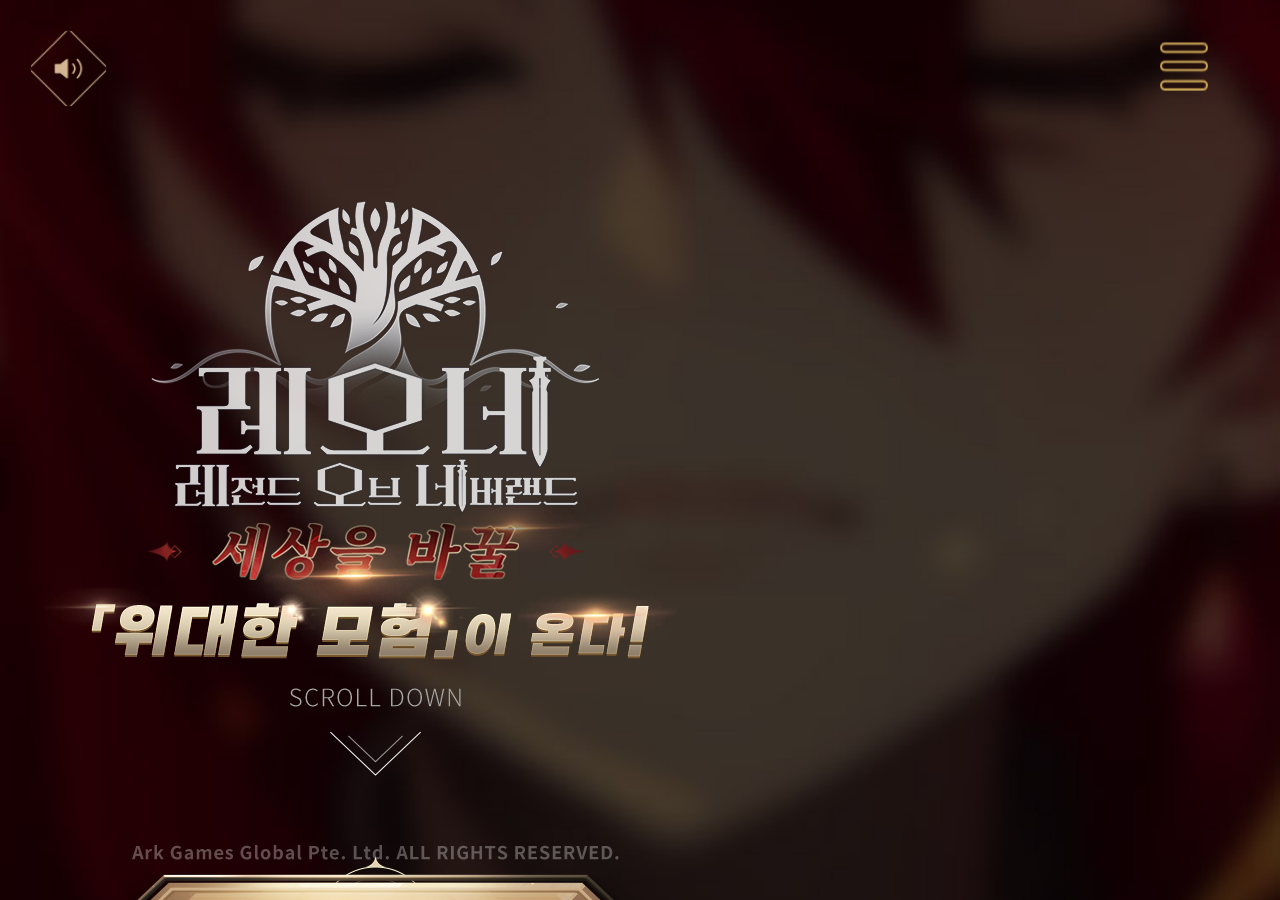
==== index.html @ 5c9b38eb "2" ====
﻿<!DOCTYPE html>
<html>

<head>
  <meta charset="utf-8">
  <meta http-equiv="X-UA-Compatible" content="IE=edge">
  <meta name="viewport" content="width=device-width, initial-scale=1.0, maximum-scale=1.0, user-scalable=no">
  <link href="css/swiper.min.css" rel="stylesheet">
  <link href="css/animate.min.css" rel="stylesheet">
  <link href="css/common.css" rel="stylesheet">
  <link href="css/colorbox.css" rel="stylesheet">
  <link rel="shortcut icon" href="images/favicon.ico"/>
  <title>22레오네: 레전드 오브 네버랜드</title>
  <meta name="keywords" content="" />
  <meta name="description" content="" />
</head>

<body>
  <!--蒙层--> 
<div class="masked" id="masked"></div>
<!--预注册对应弹窗-->
<div class="tc_success_big" id="tc_succes_big" style="display:none;"> 
  <div class="tc_main_big">
    <div class="closed"><img src="images/menu_closed.png" alt=""></div>
    <div class="success_wrap">
      <div class="success_text">
        <p>사전예약을 완료하셨습니다!<br/>스토어 예약을 하시면 더 많은 보상이~</p>
      </div>
      <div class="success_btn">
        <a href="https://leone.onelink.me/6pAM/iek7n7x2" target="_blank"><img src="images/part2_tc_btn1.png"></a>
      </div>
      <div class="success_text">
        <p>사전예약을 완료하셨습니다!<br/>스토어 예약을 하시면 더 많은 보상이~</p>
      </div>
      <div class="success_btn">
        <a href="https://game.naver.com/lounge/The_Legend_of_Neverland/board/detail/851161" target="_blank"><img src="images/part2_tc_btn2.png"></a>
      </div>  
    </div>
  </div>   
</div> 
<!--弹窗单个文案提示-->
 <div class="tc_text_tip_wrap"  style="display:none;"> 
  <div class="tc_text_tip_bg">
    <div class="closed"><img src="images/menu_closed.png" alt=""></div>
    <div class="text_wrap">
      <P>휴대폰 번호를</P>
      <P>정확히 입력해주세요.</P>
    </div>
  </div>   
</div>
<!--ios-->
<div class="tc_text_tip_wrap"  style="display: none;"> 
  <div class="tc_text_tip_bg">
    <div class="closed"><img src="images/menu_closed.png" alt=""></div>
    <div class="ios_wrap">
      <h4>이벤트 등 프로모션 알림 수신 동의</h4>
      <P>Ark Games Global Pte. Ltd.에서<br>제공하는 모든 게임 서비스 및 이벤트와 관련된<br/>프로모션 알림 수신에 동의합니다.</P>
     
    </div>
  </div>   
</div> 

<!--弹窗带按钮文案提示-->
<div class="tc_text_tip_wrap"  style="display: none;"> 
  <div class="tc_text_tip_bg">
    <div class="closed"><img src="images/menu_closed.png" alt=""></div>
    <div class="btn_wrap">
      <h4>이벤트 등 프로모션 알림 수신 동의</h4>
      <P>Ark Games Global Pte. Ltd.에서<br>제공하는 모든 게임 서비스 및 이벤트와 관련된<br/>프로모션 알림 수신에 동의합니다.</P>
       <h6><img src="images/tc_btn.png"></h6>
    </div>
  </div>   
</div> 

<!--弹窗多组文案提示-->
 <div class="tc_msg_bg_wrap"  style="display: none;"> 
  <div class="tc_msg_bg">
    <div class="closed"><img src="images/menu_closed.png" alt=""></div>
    <div class="msg_wrap">
      <h4>개인정보 수집 및 이용 동의 안내</h4>
      <P>Arkgames는 모바일 게임 ‘레오네: 레전드 오브 네버랜드’ 사전예약 <br/>
        이벤트와 관련하여  <br>개인정보 수집 이용을 위해 [정보통신망법] 제 22조, 제 24조의 2. [개인정보<br/>보호법] 제15조, 제 17조, 제 22조에 따라 귀하의 동의를 받고자 합니다.</P>
      <h5>개인정보 수집/이용 동의</h5>
      <P>1.개인 정보 수집 이용 동의<br/>
        게임 사전예약 업데이트 등 이벤트 프로모션 알림 전송<br/>
        2. 개인 정보 수집 항목: 휴대폰 번호, OS 정보<br/>
        *동의를 거부할 경우 사전등록이 불가능 합니다</P>
      <h5>개인정보 수집/이용 동의</h5>
      <P>Arkgames는 다음과 같이 개인정보를 위탁하고 있습니다.<br/>-㈜)마더네스트. 이벤트 등  프로모션 알림 전송</P>
      <h6><img src="images/tc_btn.png"></h6>
    </div>
  </div>   
</div>  
<!--part7游戏介绍弹出对应--> 
<div id="myModal" class="modal" style="display: none">
  <div class="modal-content">
    <span class="close_role cursor" onclick="closeModal()"><img src="images/menu_closed.png" alt=""></span>
    <div class="mySlides">
      <div class="role_tc_wrap">
        <div class="role_left"><img src="images/part7_role_tc_img1.png"></div>
        <div class="role_right">
          <div class="role_tc_title"><h4><span>검투사</span></h4></div>
          <div class="role_tc_text">
            <p class="first_text">칼날을 빼내는 순간, 칼끝이 향하는 곳. <br/>마치 노을처럼 반짝이네.</p>
            <p>검술사는 블레이드를 무기로 사용하며 <br/>근접 전투에 능하다. <br/>강력한 힘을 폭발 시켜 모든 것을 <br/>베어낸다! </p>
          </div>
          <div class="role_tc_skill"><img src="images/part7_role_tc_skill1.png"></div>
          <div class="role_tc_video"><a class="videoBtn video1" href="https://www.youtube.com/embed/TpKgJEfNsYk"><img src="images/part7_video_img4.png"></a></div>
        </div>
      </div>
    </div>
    <div class="mySlides">
      <div class="role_tc_wrap">
        <div class="role_left"><img src="images/part7_role_tc_img2.png"></div>
        <div class="role_right">
          <div class="role_tc_title"><h4><span>레인저</span></h4></div>
          <div class="role_tc_text">
            <P  class="first_text">전장을 활공하는 매처럼<br>날카로운 화살 끝이 사냥감을 노린다.</p>
            <P>레인저는 그 누구도 따라올 수 없는<br>기동성과 민첩한 몸을 가지고 있다.<br>끝없는 게릴라 전술 속에서<br>적의 약점을 파악하여 일격필살을 노린다.</P>

          </div>
          <div class="role_tc_skill"><img src="images/part7_role_tc_skill2.png"></div>
          <div class="role_tc_video"><a class="videoBtn video1" href="https://www.youtube.com/embed/OzETaxsNmX4"><img src="images/part7_video_img2.png"></a></div>
         
        </div>
      </div>
    </div>
    <div class="mySlides">
      <div class="role_tc_wrap">
        <div class="role_left"><img src="images/part7_role_tc_img3.png"></div>
        <div class="role_right">
          <div class="role_tc_title"><h4><span>학자</span></h4></div>
          <div class="role_tc_text">
            <p  class="first_text">가장 천부적인 마법사만이 학자라는<br/>이름을 짊어질 수 있다.</p>
            <P>무기는 진리가 기록된 신비한 서적.<br/>학자에게 유일무이하고도<br/>강력한 힘을 부여한다. <br/> <br/</P>
            
          </div>
          <div class="role_tc_skill"><img src="images/part7_role_tc_skill3.png"></div>
          <div class="role_tc_video"><a class="videoBtn video1" href="https://www.youtube.com/embed/6Uaw0An39sg"><img src="images/part7_video_img3.png"></a></div>
        </div>
      </div>
    </div>
    <div class="mySlides">
      <div class="role_tc_wrap">
        <div class="role_left"><img src="images/part7_role_tc_img4.png"></div>
        <div class="role_right">
          <div class="role_tc_title"><h4><span>공예가</span></h4></div>
          <div class="role_tc_text">
            <p  class="first_text">메카닉과 연금술이 어우러지는<br>총기의 교향곡.</p>
            <p>연금술의 원리를 총포에 녹여낸 공예가.<br/>사대 원소 속성을 조화롭게 사용하여<br/>순간적으로 화력을 집중할 수 있다. <br/> <br/></p>
          </div>
          <div class="role_tc_skill"><img src="images/part7_role_tc_skill4.png"></div>
          <div class="role_tc_video"><a class="videoBtn video1" href="https://www.youtube.com/embed/QVa12boMCYg"><img src="images/part7_video_img1.png"></a></div>
        </div>
      </div>
    </div>
    <a class="prev" onclick="plusSlides(-1)">&#10094;</a>
    <a class="next" onclick="plusSlides(1)">&#10095;</a>
    <div class="caption-container">
      <p id="caption"></p>
    </div>
   
  </div>
</div>
<!--侧边栏--> 
<div class="sidebar_box">
  <div class="title valign-between">
    <div class="closed"><img src="images/menu_closed.png" alt=""></div>
  </div>
  <div class="sidebar_main">
     <h1><img src="images/sidebar_logo.png"></h1>
    <ul class="sidebar_nav">
      <li class="event">
        <a class="sidebar_title link_part1" href="javascript:void(0);">메인</a>
      </li>
      <li class="event">
        <a class="sidebar_title link_part2" href="javascript:void(0);">사전예약</a>
      </li>
      <li class="intro">
        <a class="sidebar_title" href="javascript:void(0);"><h4>이벤트</h4></a>
        <ul>
          <li><a class="sidebar_subtitle link_part3" href="javascript:void(0);">목표 달성 이벤트</a></li>
          <li><a class="sidebar_subtitle link_part4" href="javascript:void(0);">공식 라운지 이벤트</a></li>
        </ul>
      </li>
      <li class="intro">
        <a class="sidebar_title" href="javascript:void(0);"><h4>게임 소개</h4></a>
        <ul>
          <li><a class="sidebar_subtitle link_part5" href="javascript:void(0);">주요 특징</a></li>
          <li><a class="sidebar_subtitle link_part6" href="javascript:void(0);">세계관</a></li>
          <li><a class="sidebar_subtitle link_part7" href="javascript:void(0);">직업</a></li>
          <li><a class="sidebar_subtitle link_part8" href="javascript:void(0);">정령 시스템</a></li>
        </ul>
      </li>
      <li class="event">
        <a class="sidebar_title link_part9" href="javascript:void(0);">미디어</a>
      </li>
    </ul>
    
  </div>
  <div class="sidebar_ico">
    <a class="common_ico_follow" href="https://game.naver.com/lounge/The_Legend_of_Neverland/home" target="_blank"><img src="images/nav_game.png" alt=""></a>
    <a class="common_ico_fb" href="https://www.youtube.com/channel/UCLFaQOsc0oVt4UvSDTtek1w" target="_blank"><img src="images/nav_yt.png" alt=""></a>
    <a class="common_ico_game" href="#" target="_blank"><img src="images/nav_link.png" alt=""></a>
  </div>
</div>
<!--menu--> 
  <div class="common_menu"><img src="images/part1_menu.png"></div>
  <!--主体内容--> 
  <div class="swiper-container swiper-fullscreen">
    <div class="swiper-wrapper">
        <!--part1-->
      <div class="swiper-slide slide1" data-hash="slide01">
        <div class="main_show">
          <video x5-video-player-type="h5-page" x5-playsinline="true" webkit-playsinline playsinline muted autoplay loop class="bgvideo video">
            <source src="media/main.mp4" type="video/mp4">
        </video> 
          <!-- <video src="media/main.mp4" class="bg-video" muted="" loop="loop" autoplay="autoplay"></video>  -->
          <div class="bgm_icon"> <img src="images/part1_music.png" id="bgm_icon"></div>
                   <div class="part1_logo ani" swiper-animate-effect="fadeInUp" swiper-animate-duration="0.5s" swiper-animate-delay="0.15s"><img src="images/part1_logo.png"></div>
              <div class="part1_solgen ani" swiper-animate-effect="fadeInDown" swiper-animate-duration="0.5s" swiper-animate-delay="0.24s"><img src="images/part1_solgen.png"></div>
              <div class="part1_video_btn ani" swiper-animate-effect="fadeInDown" swiper-animate-duration="0.5S" swiper-animate-delay="0.35s">
                <a class="part1_video_play video1 ani" id="playbtn" href="https://www.youtube.com/embed/thf3JNxwpdU/?autoplay=1&loop=1;controls=0&amp;showinfo=0&fmt=22"><div><span></span></div></a> 
              </div>
              <div class="part1_btn ani"  swiper-animate-effect="fadeInDown" swiper-animate-duration="0.5S" swiper-animate-delay="0.45s"><img src="images/part1_btn.png"></div>
              <div class="part1_down"><img src="images/part1_down.png"></div>
              <div class="part1_footer"><img src="images/part1_footer.png"></div>
          </div>
 
      </div>
        <!--part2-->
      <div class="swiper-slide slide2" data-hash="slide02">
        <div class="main_show">
          <div class="part2_register_slogen"><img src="images/part2_regitster_solgen.png"></div>
            <div class="register_left_bottom">
            
              <div class="part2_register_text">사전예약 기간: 2022.10.06 ~  게임 런칭 전</div>
              <div class="part2_award_gift">
                <img src="images/part2_award_gift.png">
              </div>
              <div class="ios_tab">
                <lable class="one gg"><span class='input_style radio_bg'><input type="radio" name="type" value="and" checked="checked"></span><strong><img src="images/part2_ico_gg.png"></strong></lable>
                <lable class="one ios"><span class='input_style radio_bg'><input type="radio" name="type" value="ios"></span><strong><img src="images/part2_ico_ios.png"></strong></lable>
              </div>
            <div class="register_input" >
                <P><span>010<strong class="line"></strong></span><input name="mobile" type="text"  class="text_content1" value="휴대폰 번호를 입력 （-없이 입력)"/></P>
            </div>
            <div class="register_checkbox_tip">
              <P><input type="checkbox" id="checkbox1"><label for="checkbox1"> 아래 내용을 모두 확인했으며, 모두 동의합니다.</label></P>  
              <P><input type="checkbox" id="checkbox2"><label for="checkbox2"> [필수] 레오네 사전예약 이벤트 및 프로모션 알림 수신동의  <a href="#" class="law_text1">자세히 보기</a></label></P> 
              <P><input type="checkbox" id="checkbox3"><label for="checkbox3">[필수] 사전예약 개인정보 수집 및 이용 동의 <a href="#" class="law_text2">자세히 보기</a></P> 
            </div>
            <div class="register_yy_btn  re_btn">
              <a href="#"><img src="images/part2_law_tip1.png"></a>
            </div>
            <div class="register_law_tip_btn re_btn">
              <a href="#"><img src="images/part2_law_tip.png"></a>
            </div>

            <div class="register_law_tip">
              <P>모든 사전예약 완료 시 특별한 혜택을 드립니다!</P>
            </div>
          
            <div class="register_cbt_tip">
              <P> CBT 자동 응모 이벤트 안내</P>
              <P>*공식 홈페이지를 통해 사전예약 신청 시 CBT에 자동 응모됩니다.</P>
              <P>*CBT 당첨 안내는 LMS를 통해 확인 가능합니다.</P>
              <P>*CBT는 안드로이드 기기 이용자에 한해 진행됩니다。</P>
            </div>
            </div>
        </div>
      </div>
        <!--part3-->
      <div class="swiper-slide slide3" data-hash="slide03">
        <div class="main_show">
          <div class="part3_top">
            <div class="part3_slogen ani" swiper-animate-effect="fadeInDown" swiper-animate-duration="0.5s" swiper-animate-delay="0.2s"><img src="images/part3_sologen.png"></div>
            <div class="part3_title ani" swiper-animate-effect="fadeInDown" swiper-animate-duration="0.5s" swiper-animate-delay="0.2s"><img src="images/part3_title1.png"></div>
          </div>
          <div class="part3_dc">
              <div class="dc_bg">
                <div class="dc_20_hover dc ani" swiper-animate-effect="fadeInUp" swiper-animate-duration="0.5s" swiper-animate-delay="0.35s"></div>
                <div class=" dc_50_hover dc ani" swiper-animate-effect="fadeInUp" swiper-animate-duration="0.5s" swiper-animate-delay="0.45s"></div>
                <div class=" dc_70_hover dc ani" swiper-animate-effect="fadeInUp" swiper-animate-duration="0.5s" swiper-animate-delay="0.55s"></div>
              </div>
              <div class="dc_bg1">
                <div class=" dc_100_hover dc ani" swiper-animate-effect="fadeInUp" swiper-animate-duration="0.5s" swiper-animate-delay="0.65s"> </div>
                <div class=" dc_150_hover dc ani" swiper-animate-effect="fadeInUp" swiper-animate-duration="0.5s" swiper-animate-delay="0.75s"></div> 
              </div>
              <div  class="part3_regitster ani" swiper-animate-effect="fadeInUp" swiper-animate-duration="0.5s" swiper-animate-delay="0.85s"><a href="javascript:void()"><img src="images/part3_btn.png"></a></div>   
              <div  class="part3_tip ani" swiper-animate-effect="fadeInUp" swiper-animate-duration="0.5s" swiper-animate-delay="0.95s">
                <img src="images/part3_tip.png">
                <!-- <P>*해당 이벤트는 사전예약 완료 대상자 모두에게 지급됩니다.</P>
                <P>*보상 이미지는 추후 변경 될 수 있습니다.</P> -->
              </div>   
          </div> 
      </div>  
     </div>
       <!--part4-->
      <div class="swiper-slide slide4">
        <div class="main_show">
          <div class="part4_hd_solgen" ><img src="images/part4_hd_solgen.png"></div>
          <div class="part4_bottom">
             <div class="part4_hd_title"><img src="images/part4_hd_title.png"></div>
            <div class="part4_hd_gift"><img src="images/part4_hd_gift.png"></div>
            <div class="part4_hd_text"><img src="images/part4_hd_text.png"></div>
            <div class="part4_hd_btn"><a href="https://game.naver.com/lounge/The_Legend_of_Neverland/board/detail/851161"><img src="images/part4_hd_btn.png"></a></div>
        </div>
      </div>  
      </div>
        <!--part5-->
      <div class="swiper-slide slide5" data-hash="slide05">  
        <div class="main_show">
       
          <div class="part5_video_slogen ani" swiper-animate-effect="fadeInUp" swiper-animate-duration="0.5s" swiper-animate-delay="0.2s"><img src="images/part5_video_title.png"></div>
        
              <div class="main_center  ani" swiper-animate-effect="fadeInUp" swiper-animate-duration="0.5s" swiper-animate-delay="0.3s">
                <div class="swiper-container page5_swiper">
                  <div class="swiper-wrapper">
                    <div class="swiper-slide">
                        <a class="videoBtn  video1" href="https://www.youtube.com/embed/6Uaw0An39sg/?autoplay=1&loop=1;controls=0&amp;showinfo=0&fmt=22" ><img src="images/part5_video_img1.png" data-url="#"> </a>
                    </div>

                    <div class="swiper-slide">  <a class="videoBtn  video1" href="https://www.youtube.com/embed/UikZrl0WbdA/?autoplay=1&loop=1;controls=0&amp;showinfo=0&fmt=22">

                   <img src="images/part5_video_img2.png" data-url="#"></a> </div>
                    <div class="swiper-slide">  <a class="videoBtn  video1" href="https://www.youtube.com/embed/UikZrl0WbdA/?autoplay=1&loop=1;controls=0&amp;showinfo=0&fmt=22" >
                     <img src="images/part5_video_img3.png" data-url="#"></a></div>
                    <div class="swiper-slide">  <a class="videoBtn  video1" href="https://www.youtube.com/embed/UikZrl0WbdA/?autoplay=1&loop=1;controls=0&amp;showinfo=0&fmt=22" >

                  <img src="images/part5_video_img4.png" data-url="#"></a></div>
                  </div>
                  <!-- <div class="swiper-pagination"></div> -->
                  <div class="swiper-button-next"></div>
                  <div class="swiper-button-prev"></div>
                  </div>
              </div>
         
          
                <!-- <div class="part_video_img">
                  <div class="part_video_img1 part_video_img0 ani" style="margin-right:0.1rem" swiper-animate-effect="fadeInDown" swiper-animate-duration="0.35s" swiper-animate-delay="0.3s"><a class="videoBtn  video1" href="https://www.youtube.com/embed/UikZrl0WbdA/?autoplay=1&loop=1;controls=0&amp;showinfo=0&fmt=22" ><img src="images/part5_video_img1.png"></a></div>
                  <div class="part_video_img2 part_video_img0 ani" swiper-animate-effect="fadeInDown" swiper-animate-duration="0.5s" swiper-animate-delay="0.45s"><a class="videoBtn  video1" href="https://www.youtube.com/embed/UikZrl0WbdA/?autoplay=1&loop=1;controls=0&amp;showinfo=0&fmt=22" ><img src="images/part5_video_img2.png"></a></div>
                  <div class="part_video_img3 part_video_img0 ani" swiper-animate-effect="fadeInDown" swiper-animate-duration="0.5s" swiper-animate-delay="0.55s"><a class="videoBtn  video1" href="https://www.youtube.com/embed/UikZrl0WbdA/?autoplay=1&loop=1;controls=0&amp;showinfo=0&fmt=22" ><img src="images/part5_video_img3.png"></a></div>
                  <div class="part_video_img4 part_video_img0 ani" swiper-animate-effect="fadeInDown" swiper-animate-duration="0.5s" swiper-animate-delay="0.65s"><a class="videoBtn  video1" href="https://www.youtube.com/embed/UikZrl0WbdA/?autoplay=1&loop=1;controls=0&amp;showinfo=0&fmt=22" ><img src="images/part5_video_img4.png"></a></div>
                </div> -->
              </div>
      </div> 
        <!--part6-->    
      <div class="swiper-slide slide6 " data-hash="slide06"  > 
        <div class="main_show">
            <div class="part6_introduction_title ani" swiper-animate-effect="fadeInLeft" swiper-animate-duration="0.5s" swiper-animate-delay="0.25s"><img src="images/part6_introduction_title.png"></div>
            <div  class="part_introduction_text ani" swiper-animate-effect="fadeInRight" swiper-animate-duration="0.5s" swiper-animate-delay="0.25s">
                <div class="ani part_introduction_text_btn" swiper-animate-effect="fadeIn" swiper-animate-duration="0.5S" swiper-animate-delay="0.55s">
                  <a class="part_introduction_text_btn_play video1" id="playbtn" href="https://www.youtube.com/embed/thf3JNxwpdU/?autoplay=1&loop=1;controls=0&amp;showinfo=0&fmt=22"><div><span></span></div></a> 
                </div>
              </div> 
        </div>  
      </div>
      <!--part7 role_masked-->
      <div class="swiper-slide slide7" data-hash="slide07" >
        <div class="main_show">
          <video x5-video-player-type="h5-page" x5-playsinline="true" webkit-playsinline playsinline muted autoplay loop class="bg-video video">
            <source src="media/part6_video.mp4" type="video/mp4">
        </video> 
          <!-- <video src="media/part6_bg.mp4" class="bg-video" muted="" loop="loop" autoplay="autoplay"></video>  -->
          <div class="part7_top">
            <div class="part7_role_slogen ani" swiper-animate-effect="fadeInUp" swiper-animate-duration="0.5s" swiper-animate-delay="0.25s"><img src="images/part7_role_img_03_title.png"></div>
            <div class="part7_role_text ani" swiper-animate-effect="fadeInDown" swiper-animate-duration="0.5s" swiper-animate-delay="0.3s"><p>수시로 직업 전환이 되는 멀티 직업 시스템, <br/>
              또다른 자유도를 안겨드립니다.</p></div>
         </div>
          <div class="main_center  ani" swiper-animate-effect="fadeInUp" swiper-animate-duration="0.5s" swiper-animate-delay="0.4s" >
            <div class="swiper-container page7_swiper">
              <div class="swiper-wrapper">
                <div class="swiper-slide"><a onclick="openModal();currentSlide(1)" ><img src="images/part7_role_img_01.png" data-url="#"> </a></div>
                <div class="swiper-slide"><a onclick="openModal();currentSlide(2)" ><img src="images/part7_role_img_02.png" data-url="#"> </a></div>
                <div class="swiper-slide"><a onclick="openModal();currentSlide(3)" ><img src="images/part7_role_img_03.png" data-url="#"></a></div>
                <div class="swiper-slide"><a onclick="openModal();currentSlide(4)" ><img src="images/part7_role_img_04.png" data-url="#"></a></div>
              </div>
              <!-- <div class="swiper-pagination"></div> -->
              <div class="swiper-button-next"></div>
              <div class="swiper-button-prev"></div>
              </div>
          </div>
          <!-- <div class="inner">
            <div class="content">
              <div class="part_video_left">
              
                <div class="part_video_img">
                <div class="part_video_img1 ani"  swiper-animate-effect="fadeInLeft" swiper-animate-duration="0.5s" swiper-animate-delay="0.35s"><a onclick="openModal();currentSlide(1)" ><img src="images/part7_role_img_01.png"></a></div>
                <div class="part5_video_img2 ani"  swiper-animate-effect="fadeInLeft" swiper-animate-duration="0.5s" swiper-animate-delay="0.45s"><a  onclick="openModal();currentSlide(2)" ><img src="images/part7_role_img_02.png"></a></div>
                <div class="part_video_img3 ani"  swiper-animate-effect="fadeInLeft" swiper-animate-duration="0.5s" swiper-animate-delay="0.55s"><a onclick="openModal();currentSlide(3)" ><img src="images/part7_role_img_03.png"></a></div>
                <div class="part_video_img4 ani"  swiper-animate-effect="fadeInLeft" swiper-animate-duration="0.5s" swiper-animate-delay="0.65s"><a  onclick="openModal();currentSlide(4)" ><img src="images/part7_role_img_04.png"></a></div>
              </div>
              </div>
            </div>
          </div>      -->
        </div>
      </div>
        <!--part8_role_Character-->
      <div class="swiper-slide slide8" data-hash="slide08" > 
          <div class="main_show">
            <div class="part8_top">
              <div class="part8_solgen"><img src="images/part8_solgen.png"></div> 
              <div class="part8_title">
                <P>수만 가지의 전투 포메이션!<br/>
                  나만의 정령으로 다양한 전투와 레오네 세계로!</P>
              </div> 
            </div>
            <div class="role">
                <div class="part8_menu">
                  <div class="list">
                    <div class="swiper-container part8_swiper">
                      <div class="swiper-wrapper">
                        <div class="swiper-slide"><img src="images/part8_bdl_small.png" /></div>
                        <div class="swiper-slide"><img src="images/part8_sly_small.png" /></div>
                        <div class="swiper-slide"><img src="images/part8_jg_small.png" /></div>
                        <div class="swiper-slide"><img src="images/part8_linglan_small.png" /></div>
                        <div class="swiper-slide"><img src="images/part8_sl_small.png" /></div>
                        <div class="swiper-slide"><img src="images/part8_sc_small.png" /></div>
                        <div class="swiper-slide"><img src="images/part8_ct_small.png" /></div>
                        <div class="swiper-slide"><img src="images/part8_zyh_small.png" /></div>
                        <div class="swiper-slide"><img src="images/part8_jzh_small.png" /></div>
                        <div class="swiper-slide"><img src="images/part8_yjc_small.png" /></div>
                      </div>
                    </div>
                  </div>
                  <div class="swiper-button-next"></div>
                  <div class="swiper-button-prev"></div>
              </div>
              <dl class="content_tro">
                <!--并蒂莲-->
              <dd>
                 <img src="images/part4_bdl.png" class="role_people"/> 
                <div class="note">
                  <div class="scroll">
                    <h4><span>트윈 로터스</span></h4>
                    <p>꽃말: 공생<br/>
                      매우 희귀한 트위 로터스. 언니 멜로디아와 동생<br/>
                      반주가 함께 나타난다.<br/>
                      일심동체 쌍둥이 자매지만 인류와 생활하면서 다<br/>
                      른 성격으로 성장했다.<br/>
                      한 명은 귀여운 외모와 조용한 성격으로, 다른 한<br/>
                      명은 활발한 성격을 가지고 있다.<br/>
                      마녀 형상으로 사람앞에 나타나며, 항상 가지고 다<br/>
                      니는 악기는 "목숨을 바쳐서라도 수호해야 할 물건<br/>
                      "이다.
                    
                      </p>
                    
                  
                  </div>
                </div>
              </dd>
                <!-- 十六夜-->
                <dd>
                  <img src="images/part4_sly.png" class="role_people"/> 
            
                  <div class="note">
                    <div class="scroll">
                      <h4><span>체스트넛 로즈</span></h4>
                      <p>꽃말: 결점<br/>「그 사건」 이후, 자신의 감정 버튼을 <br/>
                        꺼버렸다.<br/>
                        몸과 마음속에 복수의 그림을 숨기고, 모든 감정을 <br/>
                        갑옷속에 숨겨 복수만을 위해 살아가는 소녀다. 인<br/>
                        류의 숙청이 그녀의 유일한 소원이다.<br/>
                        체스트넛 로즈의 꽃 모양처럼, 결점이 있는 물건에<br/>
                        집착스러운 모습을 보인다.
                        </p>
                    </div>
                  </div>
                </dd>
                <!--桔梗-->
                <dd>
                  <img src="images/part4_jg.png" class="role_people"/> 
             
                <div class="note">
                  <div class="scroll">
                    <h4><span>정령 시스템</span></h4>
                    <p>꽃말: 절망의 사랑<br/>
                      발론은 정말 믿을만한 동료이다. <br/>
                      하지만 자신의 생각을 말하는 것을 좋아하지 않아. 말수<br/>
                      가 적다.<br/>
                      발론은 충성이 정의보다 중요하다고 생각하며, 명령에<br/>
                      무조건 복종한다.<br/>
                      사람들이 흔히 말하는 선과 악은 버린지 오래다.
                    
                      </p>
                  </div>
                </div>
                </dd>
                    <!--铃兰-->
              <dd>
                <img src="images/part4_ll.png" class="role_people"/> 
              
                <div class="note">
                  <div class="scroll">
                    <h4><span>메이벨스</span></h4>
                    <p>꽃말: 돌아온 행복<br/>
                      메이벨스와 처음 마주친 사람은 그녀의 천진난만<br/>
                      함에 이끌리지만, 다른 사람보다 민감한 그녀는 항<br/>
                      상 주위 사람들을 힘들게 한다.<br/>
                      과거에 일어난 일로 그녀는 이런 성격을 가지게 되<br/>
                      었지만, 아무도 그녀의 과거를 모른다.<br/>
                      그래서인지 메이벨스는 항상 남들에게 상처주는 <br/>
                      말로 자신의 고독함을 숨긴다.
                      </p>
                  </div>
                </div>
              </dd>
            
                <!--睡莲-->
              <dd>
                <img src="images/part4_sl.png" class="role_people"/> 
               
                <div class="note">
                  <div class="scroll">
                    <h4><span>님페이아</span></h4>
                    <p>꽃말: 순진<br/>대부분의 시간 동안 물속에 잠겨 있으며, 물에서 장시간 떨어진 경우<br/>
                      장시간 떨어진 경우 질식되는 느낌을 받는다.<br/>
                      인간과의 접촉을 거의 하지 않으며, 인간 사회 및 <br/>
                      감정에 대해 잘 모른다. 반박자 느린 성격에 항상 <br/>
                      순진무구한 표정을 한다.<br/>
                      그녀와 이야기를 나눈다면, 그녀의 생각이 다른 사<br/>
                      람과 조금 다르다는 걸 확인할 수 있다.<br/>
                      환경의 영향을 받은건지 선천적으로 지능이 부족<br/>
                      한지는 아직 모른다.
                      </p>
                  </div>
                </div>
              </dd>
              <!--山茶cuowu-->
              <dd>
                <img src="images/part4_sc.png" class="role_people"/> 
          
                <div class="note">
                  <div class="scroll">
                    <h4><span>카멜리아</span></h4>
                    <p>꽃말：양보<br/>
                      아무것도 하지 않아도 카멜리아는 도도하고 우아한 느낌을 준다.<br/>
                      우아한 말투와 귀족의 예절은 그녀가 교양있는 아가씨라는 것을 증명한다.<br/>
                      많은 사람이 그녀의 외모 때문에 다가가기 어려울 것으로 생각해 카멜리아는 매우 고민이다.<br/>
                      하지만, 그녀의 조심스러운 성격과 매사 신중한 태도는 다소 부담되기도 한다.
                      </p>
                  </div>
                </div>
              </dd>
                  <!--刺桐-->
              <dd>
                <img src="images/part4_ct.png" class="role_people"/> 
       
                <div class="note">
                  <div class="scroll">
                    <h4><span>에리스리나</span></h4>
                    <p>꽃말: 불굴의 의지<br/>
                      말수가 적은 소녀, 하지만 주변 사람이 그녀를 존<br/>
                      경하게끔 만든다.<br/>
                      이런 신비한 느낌은 그녀만의 시간 감지 능력에서 <br/>
                      비롯되었다. 추상적인 시간이 그녀 눈에서는 「실<br/>
                      크처럼 화려한 질감」으로 보인다.<br/>
                      언제부터 이런 능력을 가졌는지는 모르지만, 카발<br/>
                      라의 선조들이 에리스리나로 시간을 측정해서 영향을<br/>
                      향을 받은 것으로 보인다.
                      
                      </p>
                  </div>
                </div>
              <dd>
                <!--紫阳花-->
                <img src="images/part4_zyh.png" class="role_people"/> 
            
                <div class="note">
                  <div class="scroll">
                    <h4><span>수국</span></h4>
                    <p>
                      꽃말: 변화무쌍<br/>
                      순진하게 생긴 외모는 그녀의 특성과 매우 어울린<br/>
                      다. 귀여운 외모로 많은 인기를 자랑한다.<br/>
                      수국은 엄청난 호기심으로 장난치는 것을 좋아하<br/>
                      며 키는 작지만 폭파전문가이다.<br/>
                      힘든 일이 닥쳐도 웃는 얼굴로 해결하며 약한면을<br/>
                      드러내지 않는다.
                      </p>
                  </div>
                </div>
              </dd>
              <!--金盏花-->
              <dd>
                <img src="images/part4_jzh.png" class="role_people"/> 
              
                <div class="note">
                  <div class="scroll">
                    <h4><span>메리골드</span></h4>
                    <p>꽃말: 매서운 겨울<br/>
                      겨울날 첫눈이 내린 후 피는 꽃. 추위에 강해서 눈<br/>
                      이 와도 꽃을 피울 수 있다.<br/>
                      바람에 흩날리는 눈꽃과 같이 생겼다
                      </p>
                  </div>
                </div>
              </dd>
                <!--月见草-->
              <dd>
                <img src="images/part4_yjc.png" class="role_people"/> 
               
                <div class="note">
                  <div class="scroll">
                    <h4><span>프림로즈</span></h4>
                    <p>꽃말: 가둘 수 없는 마음<br/>
                      하늘 멀리 떠다니는 구름처럼.<br/>
                      프림로즈는 상냥하고 사려 깊은 마음을 가졌지만, <br/>
                      망설이는 성격에 많은 기회를 놓쳤다. 이제 그녀는  <br/>
                      목표를 향해 나아가려는 마음조차 접었다.<br/>
                      [어차피 결과를 장담할 수 없잖아.]<br/>
                      [상자를 열지 않으면, 상자에 있는 것에 상처받지 <br/>
                      않을 거야.]<br/>
                      그녀가 정말 좋아하는 사람을 만났다고 해도, 그<br/>
                      녀는 망설이다가 결국 침묵을 선택할 것이다.
                      </p>
                  </div>
                </div>
              </dd>
            </dl>
            </div>
        </div>
      </div> 
      <!--part9_videomain-->
      <div class="swiper-slide slide9"  data-hash="slide09">
        <div class="main_show">
              <div class="part9_video_title  ani" swiper-animate-effect="fadeInRight" swiper-animate-duration="0.5s" swiper-animate-delay="0.35s"><img src="images/part9_title.png"></div>
              <div  class="item ani"  swiper-animate-effect="fadeInLeft" swiper-animate-duration="0.5s" swiper-animate-delay="0.45s">
                  <ul >  
                    <li><a class="videoBtn  video1" href="https://www.youtube.com/embed/UikZrl0WbdA/?autoplay=1&loop=1;controls=0&amp;showinfo=0&fmt=22" ><img src="images/part9_video_01.png"></a></li>
                    <li><a class="videoBtn  video1" href="https://www.youtube.com/embed/UikZrl0WbdA/?autoplay=1&loop=1;controls=0&amp;showinfo=0&fmt=22" ><img src="images/part9_video_02.png"></a></li>
                  </ul>
                  <ul >  
                    <li><a class="videoBtn  video1" href="https://www.youtube.com/embed/UikZrl0WbdA/?autoplay=1&loop=1;controls=0&amp;showinfo=0&fmt=22" ><img src="images/part9_video_01.png"></a></li>
                    <li><a class="videoBtn  video1" href="https://www.youtube.com/embed/UikZrl0WbdA/?autoplay=1&loop=1;controls=0&amp;showinfo=0&fmt=22" ><img src="images/part9_video_02.png"></a></li>
                  </ul>
                  <ul>
                    <li><a class="videoBtn  video1" href="https://www.youtube.com/embed/UikZrl0WbdA/?autoplay=1&loop=1;controls=0&amp;showinfo=0&fmt=22" ><img src="images/part9_video_03.png"></a></li>
                    <li><a class="videoBtn  video1" href="https://www.youtube.com/embed/UikZrl0WbdA/?autoplay=1&loop=1;controls=0&amp;showinfo=0&fmt=22" ><img src="images/part9_video_03.png"></a></li>            
                  </ul>
              </div>
              <div class="footer_links ani" swiper-animate-effect="fadeInDown" swiper-animate-duration="0.5s" swiper-animate-delay="0.55s">
                    <div class="footer_link">
                    <a href="https://lonkr.arkgames.com/User_Agreement.html" target="_blank"><img src="images/footer_03.png"></a>
                    <a  href="https://lonkr.arkgames.com/Privacy_Policy.html" target="_blank"><img src="images/footer_04.png"><img src="images/footer_05.png"><img src="images/footer_06.png">
                </div>
                <div class="footer_bq">
                  <P><img src="images/footer_09.png"></P>
              </div>
              </div>
        </div>
      </div>
    </div>
  </div>
  <script src="js/jquery-3.4.1.min.js"></script>
  <script src="js/swiper.min.js"></script>
  <script src="js/swiper.animate1.0.3.min.js"></script>
  <script src="js/qiehuan.js"></script>
  <script src="js/input.js"></script>
  <script src="js/jquery.colorbox.js"></script>
  <script>
     $(document).ready(function () {
    $('body').height($('body')[0].clientHeight);
});
  /*全屏*/
  var Mainswiper = new Swiper('.swiper-fullscreen', {
    direction: 'vertical',
      mousewheel: true,
      pagination: {
        el: '.swiper-pagination .pages',
        clickable: true,
        renderBullet: function (index, className) {
          return '<span class="' + className + '">0' + (index + 1) + '</span>';
        },
      },
      on: {
        init: function () {
          swiperAnimateCache(this); //隐藏动画元素 
          swiperAnimate(this); //初始化完成开始动画
        },
        slideChangeTransitionEnd: function () {
          swiperAnimate(this); //每个slide切换结束时也运行当前slide动画
       
        },
      },
});
 /*侧边栏链接对应屏幕*/
$('.part1_btn,.part3_regitster').click(function(){
  Mainswiper.slideTo(1);
  $('.nav_box').removeClass('active');
  $(this).addClass('active').siblings('div').removeClass('active');
});
$('.link_part1').click(function(){
  Mainswiper.slideTo(0);
    $('.sidebar_box').removeClass('active')
});
$('.link_part2').click(function(){
  Mainswiper.slideTo(1);
    $('.sidebar_box').removeClass('active')
});

$('.link_part3').click(function(){
  Mainswiper.slideTo(2);
    $('.sidebar_box').removeClass('active')
});

$('.link_part4').click(function(){
  Mainswiper.slideTo(3);
    $('.sidebar_box').removeClass('active')
});

$('.link_part5').click(function(){
  Mainswiper.slideTo(4);
    $('.sidebar_box').removeClass('active')
});

$('.link_part6').click(function(){
  Mainswiper.slideTo(5);
    $('.sidebar_box').removeClass('active')
});

$('.link_part7').click(function(){
  Mainswiper.slideTo(6);
    $('.sidebar_box').removeClass('active')
});

$('.link_part8').click(function(){
  Mainswiper.slideTo(7);
    $('.sidebar_box').removeClass('active')
});

$('.link_part9').click(function(){
  Mainswiper.slideTo(8);
    $('.sidebar_box').removeClass('active')
});
 /*弹窗框关闭按钮*/
$('.tc_msg_bg_wrap .closed').click(function(){
  $('.tc_msg_bg_wrap').css('display','none');
})
$('.tc_text_tip_wrap .closed').click(function(){
  $('.tc_text_tip_wrap').css('display','none');
})
$('.tc_success_big .closed').click(function(){
  $('.tc_success_big').css('display','none');
})

 /*part8--花灵*/ 
var flowerswiper = new Swiper('.part8_swiper',{
    loop:true, initialSlide: 6,
    slideToClickedSlide: true,
    slidesPerView: 4,
    freeMode: true,watchSlidesProgress: true,
    navigation: {
      nextEl: '.part8_menu  .swiper-button-next',
      prevEl: '.part8_menu .swiper-button-prev',
},
on: {
  resize: function () {
          setTimeout(function(){
            flowerswiper.update()
          },500)
          
    },
  slideChangeTransitionEnd:function(flowerswiper){ 
        var index = this.realIndex;
          //role.slideTo(swiper1.realIndex);
        $('.role .content_tro dd').eq(index).fadeIn().siblings().hide();
          var dd = $('.role .content_tro dd').eq(index);
        //  console.log(dd.length)
            $('.role .content_tro dd').hide()
            dd.show();
          //  dd.find('.role_name').addClass('animated fadeInDown');
          //  dd.find('.role_people').addClass('animated fadeInUp');
          //  dd.find('.note').addClass('animated fadeInRight');
        },
      },
});
//文字滚动时，禁止全屏滚动
$(function () {
    $('.scroll').hover(function () {
      Mainswiper.mousewheel.disable();
    }, function () {
      Mainswiper.mousewheel.enable();
    })
}) 
// 视频特色
var swiper = new Swiper('.page5_swiper', {
    effect: 'coverflow',
    grabCursor: true,
    centeredSlides: true,
    slidesPerView: 'auto',
    pagination: {
    el: '.swiper-pagination',
    clickable: true,
    },
    loop : true,
    initialSlide :0,
    navigation: {
        nextEl: '.page5_swiper .swiper-button-next',
        prevEl: '.page5_swiper .swiper-button-prev',
        },
    nextEl: '.page5_swiper .swiper-button-next',
    prevEl: '.page5_swiper .swiper-button-prev',
});
// 角色特色
var swiper = new Swiper('.page7_swiper', {
    effect: 'coverflow',
    grabCursor: true,
    centeredSlides: true,
    slidesPerView: 'auto',
    pagination: {
    el: '.swiper-pagination',
    clickable: true,
    },
    loop : true,
    initialSlide :0,
    navigation: {
        nextEl: '.page7_swiper .swiper-button-next',
        prevEl: '.page7_swiper .swiper-button-prev',
        },
    nextEl: '.page7_swiper .swiper-button-next',
    prevEl: '.page7_swiper .swiper-button-prev',
});
//角色弹窗	
function openModal() {
			document.getElementById('myModal').style.display = "block";
      document.getElementById('masked').style.display = "block";
}
function closeModal() {
  document.getElementById('myModal').style.display = "none";
  document.getElementById('masked').style.display = "none";
}
		
var slideIndex = 1;
showSlides(slideIndex);
function plusSlides(n) {
  showSlides(slideIndex += n);
}
function currentSlide(n) {
  showSlides(slideIndex = n);
}
function showSlides(n) {
  var i;
  var slides = document.getElementsByClassName("mySlides");

  var captionText = document.getElementById("caption");
  if (n > slides.length) {slideIndex = 1}
  if (n < 1) {slideIndex = slides.length}
  for (i = 0; i < slides.length; i++) {
    slides[i].style.display = "none";
  }

  slides[slideIndex-1].style.display = "block";
}
//视频弹窗
$(function(){
    $(".video1").colorbox({iframe:true, innerWidth:"80%", innerHeight:"30%"});	
})
   


  /*点击连接到对应位置*/
// $('.part1').click(function(){
//   $('.nav_box').removeClass('active');

//   Mainswiper.slideTo(0);
//   $(this).addClass('active').siblings('div').removeClass('active');
// });


// $('.part2,.part1_btn,.part3_regitster').click(function(){

//   Mainswiper.slideTo(1);
//   $('.nav_box').removeClass('active');
//   $(this).addClass('active').siblings('div').removeClass('active');
// });
// $('.part3').click(function(){
//   Mainswiper.slideTo(2);
//   $('.nav_box').removeClass('active');
//   $(this).addClass('active').siblings('div').removeClass('active');
// });

// $('.part5').click(function(){
//   Mainswiper.slideTo(4);
//   $('.nav_box').removeClass('active');
//   $(this).addClass('active').siblings('div').removeClass('active');
 
// });
// $('.part9').click(function(){
//   Mainswiper.slideTo(8);
//   $('.nav_box').removeClass('active');
//   $(this).addClass('active').siblings('div').removeClass('active');
 
// });
  </script>
</body>

</html>
---- css/common.css ----
*{margin:0;padding:0;box-sizing:border-box;}
ul{list-style:none;}
ul,ol,li{list-style:none;margin:0;padding:0;}
h1,h2,h3,h4,h5,h6{font-weight:normal}
button{border: none;outline: none;}
a{margin:0;padding:0;border:0;text-decoration:none;outline: none; border: none;}
ins{background-color:#ff9;color:#000;text-decoration:none;}
mark{background-color:#ff9;color:#000;font-style:italic;font-weight:bold;}
del{text-decoration:line-through;}
input,select,textarea{vertical-align:middle;border:none;margin:0;padding:0;outline:none;}
input:focus,.select:focus,textarea:focus{outline:none;}
textarea, select, input {
    -webkit-appearance: none;
    -moz-appearance: none;
    -o-appearance: none;
    -ms-appearance: none;
    appearance: none;
}
em{font-style:normal;}
.hidden{display:none;}
hr{line-height:1;height:1px;background:none;border-top:1px dashed #9F9F9F;border-bottom:1px dashed #fff;}
img{border:0;margin:0;padding:0;}
html{min-height:100%;overflow:auto;position:relative;z-index:1;background:#fff;font-family:"å¾®è½¯é›…é»‘";}
a{text-decoration:none;cursor:pointer;}
.clearfix:before,.clearfix:after{display:table;content:"";/*ä¸ç”¨æœ‰å†…å®¹ä¹Ÿå¯ä»¥*/}
.clearfix:after{clear:both;}
.clearfix{*zoom:1;}
h2.mr_4{margin-bottom:40px;}
input::-webkit-input-placeholder{color:#b57a65;}
input::-moz-placeholder{color:#b57a65;}
input:-moz-placeholder{color:#b57a65;}
input:-ms-input-placeholder{color:#b57a65;}
input[type=number]{-moz-appearance:textfield;}
input[type=number]::-webkit-inner-spin-button,input[type=number]::-webkit-outer-spin-button{-webkit-appearance:none;}
/* body a{-webkit-transition:all .3s;transition:all .3s;}*/
::-webkit-scrollbar{width:10px;}
::-webkit-scrollbar-track{background-color:rgba(0,0,0,0.3);width:10px;height:100%;padding:100px;}
::-webkit-scrollbar-thumb{background:#fff;height:20%;border-radius:10px;}



 a:hover{color:#f00;}
body{position:relative;-webkit-text-size-adjust:none;color:#fff;font-size:24px;}
html,body{ -webkit-tap-highlight-color: transparent;width:100%;height:100%; }/*åŽ»é™¤appleè®¾å¤‡ç‚¹å‡»åº•è‰²*/
.hand{cursor:pointer;transition:all .6s;}
.part1_logo{position: absolute; top:1rem;}
.part1_solgen{position: absolute; top:5rem;}
.part1_video_btn{position: absolute; top:7rem;}
.part1_btn{position: absolute; top:8.5rem;}



.role .content dd .role_name,.note h3,.note h4 span,.part5_title h3 span,.role_info h2{font-family:'Times New Roman',Times,serif}
.swiper-fullscreen{width:100%;height:100%}
.swiper-fullscreen >.swiper-wrapper>.swiper-slide{width:100%;height:100%;background-repeat:no-repeat;background-position:center center;background-size:cover;position:relative}
.swiper-fullscreen .slide1{background-image:url(../images/phone_part01.jpg)}
.swiper-fullscreen .slide2{background-image:url(../images/phone_part02.jpg)}
.swiper-fullscreen .slide3{background-image:url(../images/phone_part03.jpg)}
.swiper-fullscreen .slide4{background-image:url(../images/phone_part04.jpg)}
.swiper-fullscreen .slide5{background-image:url(../images/phone_part05.jpg)}
.swiper-fullscreen .slide6{background-image:url(../images/phone_part06.jpg)}
.swiper-fullscreen .slide7{background-image:url(../images/phone_part07.jpg)}
.swiper-fullscreen .slide8{background-image:url(../images/phone_part08.jpg)}
.swiper-fullscreen .slide9{background-image:url(../images/phone_part09.jpg)}
.main_show{width:7.5rem;position:relative;height:100%;}

.common_menu{position:absolute;top:0.38rem;right:0.02rem;width:1.2rem;height:1.2rem;z-index:10;}
.common_menu img{width:0.54rem;height:0.57rem;}

.bg-video1{width:100%;height:100vh;display:block;object-fit:cover;position:absolute;top:0;left:0;}
.bg-video{width:100%;height:100vh;display:block;object-fit:cover;position:absolute;top:0;left:0;}
@font-face
{
font-family: myFirstFont;
src: url('../font/NEXEN\ TIRE_Regular.ttf'),
     url('../font/NEXEN\ TIRE_Regular.eot'); /* IE9+ */
}

/*nav*/
.nav_box{z-index:33333;width:4.73rem;height:6rem;display:flex;flex-flow:column nowrap;justify-content:space-between;align-items:center;position:fixed;color:#fff;top:0rem;right:0;display:none;text-align:center;z-index:999999999;-webkit-transition:all 1s ease-in-out;transition:all 1s ease-in-out}
.nav_box_main{width:4.73rem;margin:0 auto}
.nav_top{width:4.73rem;height:1.04rem;position:relative;background:#181818}
.nav_box .closed{width:1rem;cursor:pointer;position:absolute;top:0.3rem;right:0}
.nav_box .closed img{transition:all 0.3s;float:right;margin-right:0.2rem;cursor:pointer}
.nav_box .closed img:hover{transform:rotate(90deg)}
.nav_box.active{display:block}

.nav_btn{position:absolute;top:1.04rem;width:4.73rem;margin:0 auto;right:0rem;-webkit-animation-duration:1.0s;animation-duration:1.0s;-webkit-animation-fill-mode:both;animation-fill-mode:both;-webkit-animation-name:fadeInUp;animation-name:fadeInUp}
.nav_btn div.active a{color:#fde23b}
.nav_btn div a{color:#fff;font-size:0.42rem;font-family: myFirstFont;font-weight: bold;}
.nav_line{width:100%;height:0.01rem;background:#31343c}
.nav_link .link{height:1.1rem;border-top:0.01rem solid #616b6f;background:rgb(0,0,0,0.8);line-height:1rem;cursor:pointer;font-size:0.4rem;text-align:center;width:100%;}
.list_logo{display:flex;flex-flow:column nowrap;justify-content:space-between;align-items:center;position:absolute;top:0rem;left:0rem;text-align:center;z-index:88;-webkit-transition:all 1s ease-in-out;transition:all 1s ease-in-out;border-top:0.01rem solid #515256}
.list_menu{position:absolute;top:0rem;right:0.62rem;width:0.54rem;height:0.57rem;z-index:10}
.nav_link .link a{color:#fff;font-family:'Lucida Sans','Lucida Sans Regular','Lucida Grande','Lucida Sans Unicode',Geneva,Verdana,sans-serif}
.follow a{width:7rem;border-radius:1.4rem;border:1px solid #464646;height:1rem;display:block;bottom:0.7rem;position:absolute;left:0.25rem;color:#181818;line-height:1rem;font-size:0.52rem;font-family:'Lucida Sans','Lucida Sans Regular','Lucida Grande','Lucida Sans Unicode',Geneva,Verdana,sans-serif}
 .nav_link a img{width:0.92rem;height:0.9rem;}
 .nav_link .active{display:block;background:#000;width:4.73rem;height:1.1rem;line-height: 1.1rem;}
/*part1*/

 .part1_logo{z-index:2;width:7.5rem;height:3.24rem; margin-bottom: 0.3rem;margin-top: 0.9rem;}
 .part1_video_play{width:7.5rem;height:1.42rem;overflow:hidden;cursor:pointer;position:absolute;z-index:100;background: url(../images/part1_video_play_bg.png) no-repeat center center;background-size: 100% 100%}
 .part1_video_play:hover{background: url(../images/part1_video_play_bg.png) no-repeat center center;background-size: 100% 100%;transform:scale(1.1);transition: all 0.3s;}
 .part1_video_play span{display: block;width:7.5rem;height:1.42rem;background: url(../images/part1_video_play_btn.png) no-repeat center center;background-size: 100% 100%;-webkit-animation:circle 5s infinite linear;animation:circle 5s infinite linear;}
 .part1_video_btn{position: relative;width:7.5rem;height:1.42rem;display: flex;justify-content: center;margin-bottom: 0.3rem;}
 .part1_btn  img{width: 5.52rem;height: 1.18rem;-webkit-animation: magnify .6s linear infinite alternate;	-moz-animation: magnify .6s linear infinite alternate;	animation: magnify .6s linear infinite alternate;}
 .part1_logo img,.part1_solgen img,.part1_video_play img,.part1_btn img,.part1_footer img{width:7.5rem;height:auto;}
.part1_footer,.part1_down{position:absolute;left:0;width:7.5rem;display: flex; justify-content: center;}
.part1_btn img,.part3_regitster  img,.part4_hd_btn img{

  -webkit-animation: magnify .6s linear infinite alternate;
-moz-animation: magnify .6s linear infinite alternate;
animation: magnify .6s linear infinite alternate;
}

@-webkit-keyframes magnify {
  0% {
  -webkit-transform: scale(0.96);
}
100% {
  -webkit-transform: scale(1);
}
}
@-moz-keyframes magnify {
  0% {
  -moz-transform: scale(1);
}
100% {
  -moz-transform: scale(0.96);
}
}
@keyframes magnify {
  0% {
  transform: scale(1);
}
100% {
  transform: scale(0.96);
}
}

.part1_footer{bottom:0.2rem;}
.part1_down{bottom: 1.2rem; animation: arrowAn 0.8s infinite;}
.part1_down img{width:7.5rem;height:1rem;}
  @keyframes arrowAn {
    0%,100% {opacity:0;transform:translateY(0.1rem);}
    50% {opacity:1; transform:translateY(0);}
  }


  /* .ing{animation: circleAn 3s infinite linear;}
  @keyframes circleAn {
    100% {transform:rotate(720deg);}
  } */

/*part2*/
.register_left_top{position:absolute;top:0.9rem;left:0;width:7.5rem;display: flex; justify-content: center; text-align:center;flex-direction: column;height:2rem;}
 .part2_register_text{font-size:0.26rem ; color:#471d18;font-family:myFirstFont;width:7.5rem;text-align: center;margin-bottom: 0.2rem;margin-bottom: 0.1rem;font-weight: bold;;display: flex; justify-content: center;}
 .register_left_bottom{width:6.6rem;position:relative;left:0.4rem;bottom:0rem;}
 .part2_register_slogen img{width:7.5rem;height:1.51rem}
 .re_btn img{width:6.59rem;height:0.87rem}
 .part2_award_gift img{width:2.96rem;height:4.76rem;margin-top:0.1rem}
 .register_law_tip,.register_checkbox_tip,.register_cbt_tip{color:#fff;font-family:myFirstFont}
 .register_checkbox_tip p{line-height:0.3rem;display:flex;align-items:center}
 .register_checkbox_tip{font-size:0.12rem;margin-bottom:0.1rem}
 .register_checkbox_tip p a{color:#ffc459;text-decoration:underline}
 .register_law_tip,.register_cbt_tip{font-size:0.14rem}





 .register_input{height:0.88rem;width:6.58rem;background:rgba(0,0,0,0.8);border:1px solid #968b8e;border-radius:0.1rem;line-height:0.88rem;margin-bottom:0.1rem}
 .register_input p{display:flex;justify-content:space-between}
 .register_input span{font-size:0.2rem;color:#fff;font-weight:bold;display:inline-block;width:1rem;text-align:center;position:relative;}
 .text_content1{width:5.3rem;height:0.88rem;line-height:0.88rem;letter-spacing:0.01rem;font-size:0.14rem;color:#999899;float:left;border:none;overflow:hidden;
  text-align:left;font-family:myFirstFont;background:rgba(0,0,0,0.2);}
 /* .register_law_tip_btn{margin-top:0.1rem;} */
 .ios_tab img{width:auto;height:0.46rem}
 .register_input strong.line{width:0.1rem;background:#999899;height:0.04rem;display:inline-block;position:absolute;left:0.8rem;top:50%;}
 .register_law_tip_btn img,.register_yy_btn img,.part3_regitster img,.part4_hd_btn img{transition:all 0.3s}
 
.ios_tab{height:0.46rem;display:flex;align-content:center;margin-bottom: 0.2rem; width:6.6rem;}
.ios_tab  lable.one{display:block;height:0.46rem;display:flex;align-content:center}
.ios_tab  lable.gg{width:50%}
.ios_tab  lable.ios{width:50%}
input[type='radio']{width:0.35rem;cursor:pointer;height:0.34rem;vertical-align:middle;opacity:0;color:#fff;position:absolute;top:0;left:0}
.input_style{width:0.35rem;position:relative;height:0.34rem;display:inline-block;color:#fff;margin-right:0.1rem;margin-top:0.07rem}
.radio_bg{background:url(../images/cover_checkbox.png)   no-repeat;background-size:100% 100%}
.radio_bg_check{background:url(../images/cover_checkbox_hover.png) no-repeat;background-size:100% 100%}
input[type="checkbox"]{width:0.2rem;margin-right:0.12rem;cursor:pointer;height:0.22rem;background:url(../images/part2_check.png) no-repeat;background-size:100% 100%}
input[type="checkbox"]:checked{background:url(../images/part2_checked.png) no-repeat;background-size:100% 100%}
.regitser_main{width:5rem}

/*part3*/
.part3_top {position: absolute;top:0rem;left:0;}

.part3_slogen img{width:7.5rem;height:2.69rem;}
.part3_title img{width:7.5rem;height:1.68rem;}

.part3_dc{width:7.5rem;position:absolute;left:0rem;bottom:0rem}
.dc_bg,.dc_bg1{display:flex;justify-content:center;flex-direction:row;width:7.5rem;position: relative;margin-bottom: 0.2rem;}
.dc_bg div,.dc_bg1 div{margin-right:0.13rem;}
.dc_20_hover{background:url(../images/part3_dc_img_01.png);background-size:100% 100%;position:relative;width:2.13rem;height:2.62rem;}
.dc_50_hover{background:url(../images/part3_dc_img_02.png);background-size:100% 100%;position:relative;width:2.13rem;height:2.62rem;}
.dc_70_hover{background:url(../images/part3_dc_img_03.png);background-size:100% 100%;position:relative;width:2.13rem;height:2.62rem;}
.dc_100_hover{background:url(../images/part3_dc_img_04.png);background-size:100% 100%;position:relative;width:2.13rem;height:2.62rem;}
.dc_150_hover{background:url(../images/part3_dc_img_05.png);background-size:100% 100%;position:relative;width:2.13rem;height:2.62rem;}
.dc img{width:2.13;height:2.62rem;position:absolute;top:0rem;left:0rem}
.part3_regitster{width:7.5rem;height: 1.28rem;cursor: pointer;z-index: 10;}
.part3_regitster img{width:7.5rem;height: 1.28rem;}

.part3_tip{width:7.5rem;height: 1.15rem;cursor: pointer;z-index: 10; }
.part3_tip img{width:7.5rem;height: 1.15rem;}

/*part4*/
.part4_hd_solgen img {width: 5.24rem;height:2.03rem;}
.part4_hd_solgen,.part4_hd_title,.part4_hd_gift{width:7.5rem;display: flex; justify-content:center;}
.part4_hd_solgen{position: absolute;top:0.7rem;left:0;}
.part_video_img img{width:auto;height:4.4rem;cursor: pointer;}
.part_video_img0{margin-left: 0.1rem;margin-right: 0.1rem;}
.part4_bottom{position: absolute;bottom:0.1rem;left:0;}

.part4_hd_gift img,.part4_hd_text img ,.part4_hd_btn img ,.part4_hd_title img  {width:  7.5rem;height:auto}

.part4_hd_bubble1{position: absolute;top:0;right:-5.73rem;     -webkit-animation-duration: 1.5s;    -webkit-animation-duration: 1.5s; 
    animation-duration: 1.5s;
    -webkit-animation-fill-mode: both;
    animation-fill-mode: both;}
.part4_hd_bubble1 img{width:2.68rem;height:1.33rem;transform: rotate(30deg);}
.part4_hd_bubble2{position: absolute;top:0;left:2.41rem;  -webkit-animation-duration: 1.5s;
    animation-duration: 1.5s;
    -webkit-animation-fill-mode: both;
    animation-fill-mode: both;}
.part4_hd_bubble2 img{width:2.12rem;height:1.54rem;}
/*part5*/
.part5_video_slogen{position: absolute;top:1.4rem;left:0;}
.part5_video_slogen img {width:7.5rem;height:2.47rem;margin-bottom: 0.4rem;}
.page5_swiper{width:7.5rem;position:absolute;top:4rem;left:0rem}
.page5_swiper .swiper-slide{background-position:center;background-size:cover;width:4.05rem;height:7.11rem;margin:0.3rem 0}
.page5_swiper .swiper-slide img{width:4.05rem;height:7.11rem}
/* .page5_swiper .swiper-pagination-bullet{width:0.12rem;height:0.12rem;cursor:pointer;overflow:hidden;display:inline-block;margin:0 0.1rem;opacity:1;background:url(../images/active_hover1.png) no-repeat;font-size:0}
.page5_swiper .swiper-pagination-bullet-active{background:url(../images/active_hover.png) no-repeat;width:0.68rem;border-radius:0%} */
.page5_swiper .swiper-button-prev,.page5_swiper .swiper-button-next{width:1.72rem;height:1.78rem;background-position:center center;background-repeat:no-repeat}
.page5_swiper .swiper-button-prev{background-image:url(../images/part5_prev.png);position:absolute;left:0.2rem;top:40%;background-size:100% 100%;}
.page5_swiper .swiper-button-next{background-image:url(../images/part5_next.png);position:absolute;right:0.2rem;top:40%;background-size:100% 100%;}
/*part6*/
.part6_introduction_title{position: absolute;top:0.8rem;left:0;width:7.5rem;display: flex;justify-content: center;}
.part6_introduction_title img  {width:auto;height:1.57rem;}
.part_introduction_text  {width:7.5rem;height:9.56rem;background:url(../images/part6_introduction_text.png) no-repeat;  position: absolute;background-size: 100% 100%;top:2.42rem;}
.part_video_img{display: flex;justify-content:space-between;}
.part_introduction_text_btn_play{width:1.08rem;height:1.08rem;overflow:hidden;cursor:pointer;position:absolute;z-index:100;background: url(../images/part6_play_btn.png) no-repeat center center;background-size: 100% 100%}
.part_introduction_text_btn_play:hover{background: url(../images/part1_video_play_btn.png) no-repeat center center;background-size: 100% 100%;transform:scale(1.1);transition: all 0.3s;}
.part_introduction_text_btn_play span{display: block;width:1.08rem;height:1.08rem;background: url(../images/part6_play_bg.png) no-repeat center center;background-size: 100% 100%;-webkit-animation:circle 5s infinite linear;animation:circle 5s infinite linear;}
.part_introduction_text_btn{position: absolute;width:1.08rem;height:1.08rem;display: flex;justify-content: center;margin-bottom: 0.7rem;bottom:-1.2rem;right:43%}




/*part7*/
.part7_top{color:#062e22;font-weight: bold;font-size: 0.24rem; font-family:myFirstFont; text-align: center; position: absolute;top:0.9rem;}
.page7_swiper{width:7.5rem;position:absolute;top:4rem;left:0rem}
.page7_swiper .swiper-slide{background-position:center;background-size:cover;width:4.37rem;height:8.59rem;margin:0.3rem 0}
.page7_swiper .swiper-slide img{width:4.37rem;height:8.59rem}
/* .page5_swiper .swiper-pagination-bullet{width:0.12rem;height:0.12rem;cursor:pointer;overflow:hidden;display:inline-block;margin:0 0.1rem;opacity:1;background:url(../images/active_hover1.png) no-repeat;font-size:0}
.page5_swiper .swiper-pagination-bullet-active{background:url(../images/active_hover.png) no-repeat;width:0.68rem;border-radius:0%} */
.page7_swiper .swiper-button-prev,.page7_swiper .swiper-button-next{width:1.72rem;height:1.78rem;background-position:center center;background-repeat:no-repeat}
.page7_swiper .swiper-button-prev{background-image:url(../images/part5_prev.png);position:absolute;left:0.2rem;top:40%;background-size:100% 100%;}
.page7_swiper .swiper-button-next{background-image:url(../images/part5_next.png);position:absolute;right:0.2rem;top:40%;background-size:100% 100%;}
.part7_role_slogen,.part_video_img{display: flex; width:7.5rem; justify-content: center;}
.part7_role_slogen img {width:7.5rem;height:2.4rem;margin-bottom: 0.2rem;}
.part7_role_text{font-size:0.24rem;color:#fffdfe;font-family: myFirstFont; display: flex; justify-content: center; width:7.5rem;margin-bottom: 0.2rem; text-align: center;}
.role_tc_video img{width:2.8rem;height:auto;}
p.first_text{margin-bottom: 0.2rem;}

/*par8*/
.part8_solgen{z-index: 1;width: 7.5rem; margin:0 auto; display: flex; justify-content:center; }
.part8_solgen img{width:7.5rem;height:2.71rem;}
.part8_top{color:#062e22;font-weight: bold;font-size: 0.24rem; font-family:myFirstFont; text-align: center; position: absolute;top:0.2rem;}

.role{width:7.5rem;margin:0 auto;z-index:6;height:100%}
.role dl{width:100%;height:100%}
.role .content_tro dd{position:relative;width:7.5rem;height:100%;display:none}
.role .content_tro dd:first-child{display:block}

.role_name{width:7rem}
.role_name h2{color:#fff;font-family:'Times New Roman',Times,serif;font-size:0.7rem;text-transform:uppercase;font-weight:bold;text-shadow:0.1rem 0.1rem 0.08rem #000;text-align:left;margin-bottom:0.3rem}

.part8_menu{position:absolute;width:7.5rem;bottom:0.66rem;z-index:10;height:1.72rem;left:0rem;background:url(../images/part8_small_bg.png);background-size:100% 100%;}
.role .list{position:absolute;width:6rem;z-index:10;height:1.72rem;left:0.75rem;}


.role .list .swiper-container{height:1.75rem;margin:0 auto;padding-left:0.05rem;display:flex;justify-content:center;align-items:center}
.role .list .swiper-slide{display:flex;align-items:center}
.role .list .swiper-slide-active{margin-right:0.1rem}
.part8_menu .swiper-button-prev,.part8_menu .swiper-button-next{width:0.49rem;height:0.49rem;font-size:0rem}
.part8_menu .swiper-button-next:after,.part8_menu .swiper-button-prev:after{font-size:0rem}
.part8_menu .swiper-button-prev{width:1.2rem;height:1.2rem;background:url(../images/par4_prev.png) no-repeat 0 0;background-size:100% 100%;position:absolute;top:30%;left:0rem;margin-top:-0.19rem}
.part8_menu .swiper-button-next{width:1.2rem;height:1.2rem;background:url(../images/par4_next.png) no-repeat 0 0;background-size:100% 100%;position:absolute;top:30%;right:-0.05rem;margin-top:-0.19rem}
.role .list .swiper-slide img{width:1.17rem;height:1.17rem;margin:0 0.23rem}
.role .list .swiper-slide-active img{transform:scale(1.15);margin-right:0.2rem;filter:drop-shadow(0rem 0rem 0.04rem #949a5b)}
.role .list .swiper-slide-active::before{content:'';position:absolute;top:0.02rem;left:-0.06rem;width:1.75rem;height:1.75rem;background-size:100% 100%;background-position:center center}
.flower_text_swiper{width:100%;height:100%}
.flower_text_swiper .swiper-slide{font-size:0.18rem;height:auto;-webkit-box-sizing:border-box;box-sizing:border-box}
.flower_text_swiper .swiper-scrollbar{position:absolute;right:0.03rem;top:8%;display:block;z-index:50;width:0.18rem;background:rgba(0,0,0,0.6);height:90%;border-radius:0rem}
.flower_text_swiper .swiper-scrollbar-drag{height:100%;position:relative;width:0.18rem;background:rgba(255,252,237,1);border-radius:0.4rem;left:0;top:0}

.role .content_tro dd img.role_people{position:absolute;top:1rem;right:-1rem;width:auto;height:100%;object-fit:cover;}



.note{width:3rem;height:4rem;color:#d8e5e4;font-size: 0.18rem;background:url(../images/part8_text_bg.png); background-size: 100% 100%; z-index: 6;
     padding-top: 0.2rem;text-align: center; position: absolute;
     left: 0.3rem;
     bottom: 3rem;}
.role .note .scroll{height:100%;overflow-y: auto;padding:0.2rem 0.1rem 0.6rem 0.1rem;height:3.6rem; z-index: 111;}
.note h3{font-size: 0.4rem;text-align: left;font-weight: normal;}
.note h4{font-size: 0.24rem;height:0.36rem;align-items:center;margin-bottom:0.05rem;display:flex; justify-content: center;   font-family: myFirstFont;color:#d8e5e4;text-align: left;font-weight: normal; }
.note h4::before,.note h4::after{content:'';width:0.29rem;height:0.15rem;background:url(../images/part8_title_smallico.png); background-size: 100% 100%;}
.note h4::after{transform:rotate(180deg);}
.note h4 span{margin:0 0.15rem;}
.note p{font-size: 0.13rem;line-height: 0.24rem;     font-family: myFirstFont;}
/* .note h3{font-size:0.6rem;font-weight:normal;text-align:left;text-shadow:0.1rem 0.2rem 0.1rem #000;margin-bottom:0.2rem}
.note h4{font-size:0.44rem;height:0.36rem;align-items:center;margin-bottom:0.2rem;display:flex;color:#fff;font-weight:normal;font-family:Verdana,Geneva,Tahoma,sans-serif;text-align:left;text-shadow:0.1rem 0.2rem 0.1rem #000}
.note h4::before,.note h4::after{content:'';width:0.13rem;height:0.13rem;background:url(../images/part4_text_ico.png);background-size:100% 100%}
.note h4::after{transform:rotate(180deg)}
.note h4 span{margin:0 0.15rem}
.role .note{width:7rem;height:3rem;color:#fff;position:absolute;left:0.3rem;bottom:2rem}
.note p{font-size:0.32rem;line-height:0.5rem;margin-bottom:0.15rem} */


/*par9*/


.part9_video_title{position: absolute;top:1.6rem;left:0;}
.part9_video_title img{width:7.5rem;height:2.03rem}
.item{position: absolute;top:4.3rem;left:0;width:6.4rem;left:0.55rem;}
.item ul{display:flex;margin-bottom:0.4rem;justify-content:space-between;width:6.4rem;}
.item ul li{width:3.08rem;height:1.61rem;overflow:hidden}
.item ul img{width:3.08rem;height:1.61rem;transition-delay:0s;transition-duration:1s;transition-property:all;transition-timing-function:ease;-moz-transition-delay:0s;-moz-transition-duration:1s;-moz-transition-property:all;-moz-transition-timing-function:ease;-webkit-transition-delay:0s;-webkit-transition-duration:1s;-webkit-transition-property:all;-webkit-transition-timing-function:ease;-o-transition-delay:0s;-o-transition-duration:1s;-o-transition-property:all;-o-transition-timing-function:ease}
.item ul img:hover{transform:scale(1.2,1.2);-ms-transform:scale(1.2,1.2);-moz-transform:scale(1.2,1.2);-webkit-transform:scale(1.2,1.2);-o-transform:scale(1.2,1.2)}
.part_video_img0 img,.part_video_img div img{transition:all 0.3s}
.part_video_img0 img:hover,.part_video_img div img:hover,.register_yy_btn img:hover,.register_law_tip_btn  img:hover,.part3_regitster img:hover,.part4_hd_btn img:hover{transform:scale(1.1,1.1);filter:drop-shadow(0px 0px 0.1rem #000);-ms-transform:scale(1.1,1.1);-moz-transform:scale(1.1,1.1);-webkit-transform:scale(1.1,1.1);-o-transform:scale(1.1,1.1)}
.footer_links{position:absolute;z-index:1;margin:0 auto;font-size:0.16rem;height:0.74rem;display:flex;flex-direction:column;bottom:0.2rem;width:7.5rem; justify-content: center;text-align: center;} 
.footer_link{display:flex;justify-content:center}
.footer_link img{width:auto;height:0.3rem}
.footer_bq img{width:4.15rem;height:0.27rem}

/*tc_textmore*/
.masked{background:rgba(0,0,0,0.8);position:fixed;width:100%;height:100%;left:0;top:0;z-index:110;display:none;}
.tc_msg_bg_wrap{width: 7.5rem; height:9.56rem;position: fixed;color:#fff;top:50%;left:50%;transform:translate(-50%,-50%);z-index:120; transition: all 0.3s; display: none;}
.tc_msg_bg{width: 7.5rem;z-index:1; height:9.56rem;background:url(../images/tc_msg_bg.png)  no-repeat;background-size:100% 100%; position: relative;left:0;}
.tc_main_big .closed,  .tc_msg_bg .closed,.tc_text_tip_bg .closed {position: absolute;top: -0.6rem;right:0.4rem; z-index:6;}
.msg_wrap{ color:#63626d;text-align: center;position:absolute;top:50%;left:50%;transform:translate(-50%,-50%);
    width:90%;height:70%; display: flex; align-items: center; justify-content: center; flex-direction: column;font-family: Noto Sans KR,Apple SD Gothic Neo,Malgun Gothic,sans-serif;}
.msg_wrap h4{font-size: 0.36rem; margin-bottom: 0.2rem;font-weight: bold;margin-top: 0.5rem;}
.msg_wrap p{font-size: 0.14rem;margin-bottom: 0.2rem;font-weight: bold;}
.msg_wrap h5{font-size: 0.28rem;margin-bottom: 0.2rem;font-weight: bold;margin-top: 0.5rem;}
.tc_msg_bg img,.tc_text_tip_bg img{width:5.01rem;height:0.93rem;margin-top: 0.1rem;}

/*tc_textsmall*/
.tc_text_tip_wrap{width: 7.5rem; height:4.71rem;position: fixed;color:#fff;top:50%;left:50%;transform:translate(-50%,-50%);z-index:120; transition: all 0.3s; display: none;}
.tc_text_tip_bg{width: 7.5rem;z-index:1; height:6.64rem;background:url(../images/role_masked_bg.png)  no-repeat;background-size:100% 100%; position: relative;}
.text_wrap{font-size:0.3rem; font-family: myFirstFont;color:#63626d;font-weight: bold;text-align: center;
width:100%;height:92%; display: flex; align-items: center; justify-content: center; flex-direction: column;}

.closed img{transition: all 0.3s;width: 0.47rem; height: 0.47rem;}
.btn_wrap{font-size:0.28rem;font-family: Noto Sans KR,Apple SD Gothic Neo,Malgun Gothic,sans-serif;color:#63626d;font-weight: bold;text-align: center;
    width:100%;height:100%; display: flex; align-items: center; justify-content: center; flex-direction: column;}
    .btn_wrap h4{margin-bottom: 0.3rem;font-weight: bold;}
    .btn_wrap h6{margin-top: 0.5rem;}
    .btn_wrap p{ line-height: 0.44rem;}




    .ios_wrap{font-size:0.28rem;font-family:myFirstFont;color:#63626d;font-weight: bold;text-align: center;
      width:100%;height:100%; display: flex; align-items: center; justify-content: center; flex-direction: column;}

      .ios_wrap h4{margin-bottom: 0.3rem;font-weight: bold;}
      .ios_wrap h6{margin-top: 0.5rem;}
      .ios_wrap p{ line-height: 0.44rem;}
  
/*tc_register*/
.tc_success_big{width: 7.5rem;z-index:1; height:8.1rem;position: fixed;color:#fff;top:50%;left:50%;transform:translate(-50%,-50%);z-index:120; transition: all 0.3s; display: none;}
.tc_main_big{width: 7.5rem;z-index:1; height:8.1rem;background:url(../images/part2_success_bg.png)  no-repeat;background-size:100% 100%;}
/* .closed{position: absolute;top: -0.07rem;right:0.7rem; z-index:6;} */
.closed img:hover{transform:rotate(90deg);}


.success_wrap{font-size:0.24rem;color:#63626d; position: absolute;left:0; top:3.5rem;text-align: center;width:4.12rem;font-weight: bold; font-family:myFirstFont;width:7.5rem;display: flex; 
    justify-content: center;flex-direction: column;}
    .success_wrap p{line-height: 0.4rem;}
.success_btn{margin-bottom: 0.15rem;margin-top: 0.15rem;}
.success_btn img{width:5.79rem;height:auto;}





.fan_top{width:0.92rem;height:1.16rem;}
.fan_top img{width:0.92rem;height:1.16rem;}

.part1_btn{width:7.5rem;padding:0.24rem 0;z-index:110;-webkit-transition:all .5s;transition:all .5s;display:flex;justify-content:center}
.inner {
    position: relative;
    height: calc(100vh);width:7.5rem;
    display: -webkit-box;
    display: -ms-flexbox;
    display: flex;
    align-items: center;
    justify-content: center;
    box-sizing: border-box;
}

.mainShow1{width:7.5rem;display:flex;z-index:10;justify-content:center;align-items:center}

.inner .content{position:relative;top:0rem;display:flex;align-items:center;flex-direction:column;width:7.5rem;} 
.inner .btn-play{display:block;width:4.94rem;height:0.91rem;margin-top:0.1rem;background:url("img/btn-play.png") no-repeat 0 0;z-index:1}


.part_video_img1{margin-right: 0.1rem;}
.fan_top{position:fixed;bottom:35%;right:0.1rem;z-index:10}

@-webkit-keyframes circle{0%{ transform:rotate(0deg); }100%{ transform:rotate(360deg); }}
@keyframes circle{0%{ transform:rotate(0deg); }100%{ transform:rotate(360deg); }}
.bgm_icon{position: absolute;top: 0.3rem;left:0.3rem;width:0.77rem;height:0.77rem; cursor: pointer; z-index: 10;}
#bgm_icon{width:0.77rem;height:0.77rem;}
.ing{animation: circleAn 3s infinite linear;}
@keyframes circleAn {
  100% {transform:rotate(720deg);}
}






.modal{display:none;z-index:1222;width:7.5rem;height:6.48rem;background:url(../images/part7_role_tc_bg.png);position:fixed;top:50%;left:50%;transform:translate(-50%,-50%);background-size:100% 100%}
.modal-content{position:relative;margin:auto;padding:0;max-width:8.87rem;height:100%;width:7.5rem;height:6.48rem;}
.role_left img{width:7.5rem;height:10.11rem}
.close_role{position:absolute;top:3%;right:55%;transform:translate(-50%,-50%);width:100%;max-width:7.5rem;display:flex;justify-content:flex-end;height:0.29rem}

.close_role img:hover{transform:rotate(90deg)}
.close_role{width: 0.29rem; height: 1rem ;position:absolute;top:0%;right:5%;transform:translate(-50%,-50%);display: flex;justify-content: flex-end; display: block; } 
.close_role img{transition: all 0.3s;width: 0.47rem; height: 0.47rem; position: absolute; right:0;top:0;}
.close_role img:hover{transform:rotate(90deg);}


.mySlides{display:none}
.role_tc_wrap{display:flex;justify-content:center;position:relative}
.role_right{display:flex;flex-direction:column;position:absolute;top:0.4rem;right:0.3rem;text-align:center;justify-content:center;width:4.8rem;align-items:center;font-weight:bold}
.role_left{position:absolute;left:-0.4rem;top:-2.3rem;z-index: -1;}
.role_tc_title h4{height:0.66rem;font-size:0.44rem;justify-content:center;color:#aa9162;align-items:center;margin-bottom:0.1rem;display:flex;font-weight:bold;font-family:myFirstFont}
.role_tc_title h4::before,.role_tc_title h4::after{content:'';width:0.66rem;height:0.46rem;background:url(../images/part7_role_tc_title_ico.png);background-size:100% 100%}
.role_tc_title h4::after{transform:rotate(180deg)}
.role_tc_title h4 span{margin:0 0.3rem}
.cboxLoadedContent img{width:9.4rem;height:5rem}
.swiper-container-horizonta .swiper-slide-active{border:2px solid #f00}
.role_tc_skill img{width:2.5rem;height:auto;}
.role_tc_text p{font-size:0.14rem; color: #63626d;font-family:myFirstFont; line-height: 0.26rem;} 


.cursor{cursor:pointer}
/* Next & previous buttons */
 .prev,.next{cursor:pointer;position:absolute;top:50%;width:auto;padding:0.16rem;margin-top:-0.5rem;color:white;font-weight:bold;font-size:0.4rem;transition:0.6s ease;border-radius:0 0.03rem 0.03rem 0;user-select:none;-webkit-user-select:none;}
/* Position the "next button" to the right */
 .next{right:0rem;border-radius:0.03rem 0 0 0.03rem;}
 .prev{left:0rem;border-radius:0.03rem 0 0 0.03rem;}
/* On hover,add a black background color with a little bit see-through */
 .prev:hover,.next:hover{background-color:rgba(0,0,0,0.8);}
/* Number text (1/3 etc) */
 .numbertext{color:#f2f2f2;font-size:0.12rem;padding:0.08rem 0.12rem;position:absolute;top:0;}


.demo{opacity:0.6;}
/* .active,.demo:hover{opacity:1;} */
img.hover-shadow{transition:0.3s}
.hover-shadow:hover{box-shadow:0 0.04rem 0.08rem 0 rgba(0,0,0,0.2),0 0.06rem 0.2rem 0 rgba(0,0,0,0.19)}












.sidebar_box .title{font-size: 0.46rem; height:0.2rem;}
.sidebar_box .title span{font-size: 0.27rem;}
.sidebar_box textarea{border: 0.01rem solid rgba(22,222,255,1);background: transparent;width:100%;height:60vh;color:#fff;font-size: 0.24rem;padding: 0.15rem 0.20rem;margin-bottom: 0.27rem;}
.sidebar_box .follow{transition: all 0.3s;border:0;width: 2.16rem;height: 0.66rem;background: url(../images/follow.png) no-repeat center center;font-size:0;background-size: contain;}
.sidebar_box .follow:hover,.sidebar_box .follow:active{background-image: url(../images/follow_h.png)}

















/*侧边栏目*/
.sidebar_box{transition:all 0.3s;position:fixed;right:0;top:0;width:4.5rem;max-width:45%;background:rgba(0,0,0,0.8);height:100%;z-index:11;color:#fff;padding:0.4rem;flex-direction:column;display:flex;justify-content:center;transform:translateX(100%);align-items:center}
.sidebar_box.active{transform:translateX(0)}
.sidebar_main{position:relative;font-family:myFirstFont;width:3rem;display:flex;align-items:center;flex-direction:column;justify-content:center;height:80%;text-align:center}
.sidebar_main h1{position:relative;text-align:center}
.sidebar_nav{position:relative;display:flex;flex-direction:column;margin-top:0px}
.sidebar_ico{height:10%;display:flex;justify-content:center;position:absolute;bottom:0}
.sidebar_ico img{height:0.75rem;margin-right:0.05rem;margin-left:0.05rem;transition:all 0.3s}
.event,.intro,.community{margin-top:0.4rem}
.sidebar_main a{color:#fff}
.sidebar_main h1 img{width:1.59rem;height:1.2rem;text-align:center}
a.sidebar_title{display:block;color:#fff;text-align:center;overflow:hidden;font-size:0.34rem}
.intro h4{font-size:0.34rem;height:0.36rem;align-items:center;display:flex;justify-content:center;font-family:myFirstFont;color:#d8e5e4;text-align:left;font-weight:normal}
.intro h4::before,.intro h4::after{content:'';width:0.29rem;height:0.15rem;background:url(../images/part8_title_smallico.png);background-size:100% 100%}
.intro h4::after{transform:rotate(180deg)}
a.sidebar_subtitle{display:block;color:#999;font-size:0.28rem;margin-top:0.4rem;overflow:hidden}
.sidebar_box  .closed{position:absolute;top:0.4rem;left:0.5rem;z-index:15}
.sidebar_box  .closed img{transition:all 0.3s;width:0.3rem;height:0.3rem}
.sidebar_box  .closed img:hover{transform:rotate(90deg)}

.bg-video{width:100%;height:100vh;display:block;object-fit:cover;position:absolute;top:0;left:0;}
/* .slide1 video{display:block;/* width:750px; *//* height:100vh; *//* object-fit:cover; v}
.bgvideo{max-width:100%;min-height:100%;object-fit:cover;z-index:3;} */
---- css/colorbox.css ----
/*
    Colorbox Core Style:
    The following CSS is consistent between example themes and should not be altered.
*/
#colorbox, #cboxOverlay, #cboxWrapper{position:absolute; top:0; left:0; z-index:999999; overflow:hidden; -webkit-transform: translate3d(0,0,0);}
#cboxWrapper {max-width:none;}
#cboxOverlay{position:fixed; width:100%; height:100%;}
#cboxMiddleLeft, #cboxBottomLeft{clear:left;}
#cboxContent{position:relative;}
#cboxLoadedContent{overflow:hidden; -webkit-overflow-scrolling: touch;}
#cboxTitle{margin:0;}
#cboxLoadingOverlay, #cboxLoadingGraphic{position:absolute; top:0; left:0; width:100%; height:100%;}
#cboxPrevious, #cboxNext, #cboxClose, #cboxSlideshow{cursor:pointer;}
.cboxPhoto{float:left; margin:auto; border:0; display:block; max-width:none; -ms-interpolation-mode:bicubic;}
.cboxIframe{width:100%; height:100%; display:block; border:0; padding:0; margin:0;}
#colorbox, #cboxContent, #cboxLoadedContent{box-sizing:content-box; -moz-box-sizing:content-box; -webkit-box-sizing:content-box;}

/* 
    User Style:
    Change the following styles to modify the appearance of Colorbox.  They are
    ordered & tabbed in a way that represents the nesting of the generated HTML.
*/
#cboxOverlay{background:#000; opacity: 0.9; filter: alpha(opacity = 90);}
#colorbox{outline:0;}
    #cboxContent{margin-top:32px; overflow:visible;/* background:#000;*/}
      /*  .cboxIframe{background:#fff;}*/
        #cboxError{padding:50px; border:1px solid #ccc;}
        #cboxLoadedContent{/*background:#000;*/ padding:1px;}
        #cboxLoadingGraphic{background:url(images/loading.gif) no-repeat center center;}
        #cboxLoadingOverlay{background:#000;}
        #cboxTitle{position:absolute; top:-22px; left:0; color:#000;}
        #cboxCurrent{position:absolute; top:-22px; right:205px; text-indent:-9999px;}

        /* these elements are buttons, and may need to have additional styles reset to avoid unwanted base styles */
        #cboxPrevious, #cboxNext, #cboxSlideshow, #cboxClose {border:0; padding:0; margin:0; overflow:visible; text-indent:-9999px; width:20px; height:20px; position:absolute; top:-20px; background: url(../images/controls.png) no-repeat 0 0;}
        
        /* avoid outlines on :active (mouseclick), but preserve outlines on :focus (tabbed navigating) */
        #cboxPrevious:active, #cboxNext:active, #cboxSlideshow:active, #cboxClose:active {outline:0;}

        #cboxPrevious{background-position:0px 0px; right:44px;}
        #cboxPrevious:hover{background-position:0px -25px;}
        #cboxNext{background-position:-25px 0px; right:22px;}
        #cboxNext:hover{background-position:-25px -25px;}
        #cboxClose{background-position:-50px 0px; right:0;}
        #cboxClose:hover{background-position:-50px -25px;}
        .cboxSlideshow_on #cboxPrevious, .cboxSlideshow_off #cboxPrevious{right:66px;}
        .cboxSlideshow_on #cboxSlideshow{background-position:-75px -25px; right:44px;}
        .cboxSlideshow_on #cboxSlideshow:hover{background-position:-100px -25px;}
        .cboxSlideshow_off #cboxSlideshow{background-position:-100px 0px; right:44px;}
        .cboxSlideshow_off #cboxSlideshow:hover{background-position:-75px -25px;}
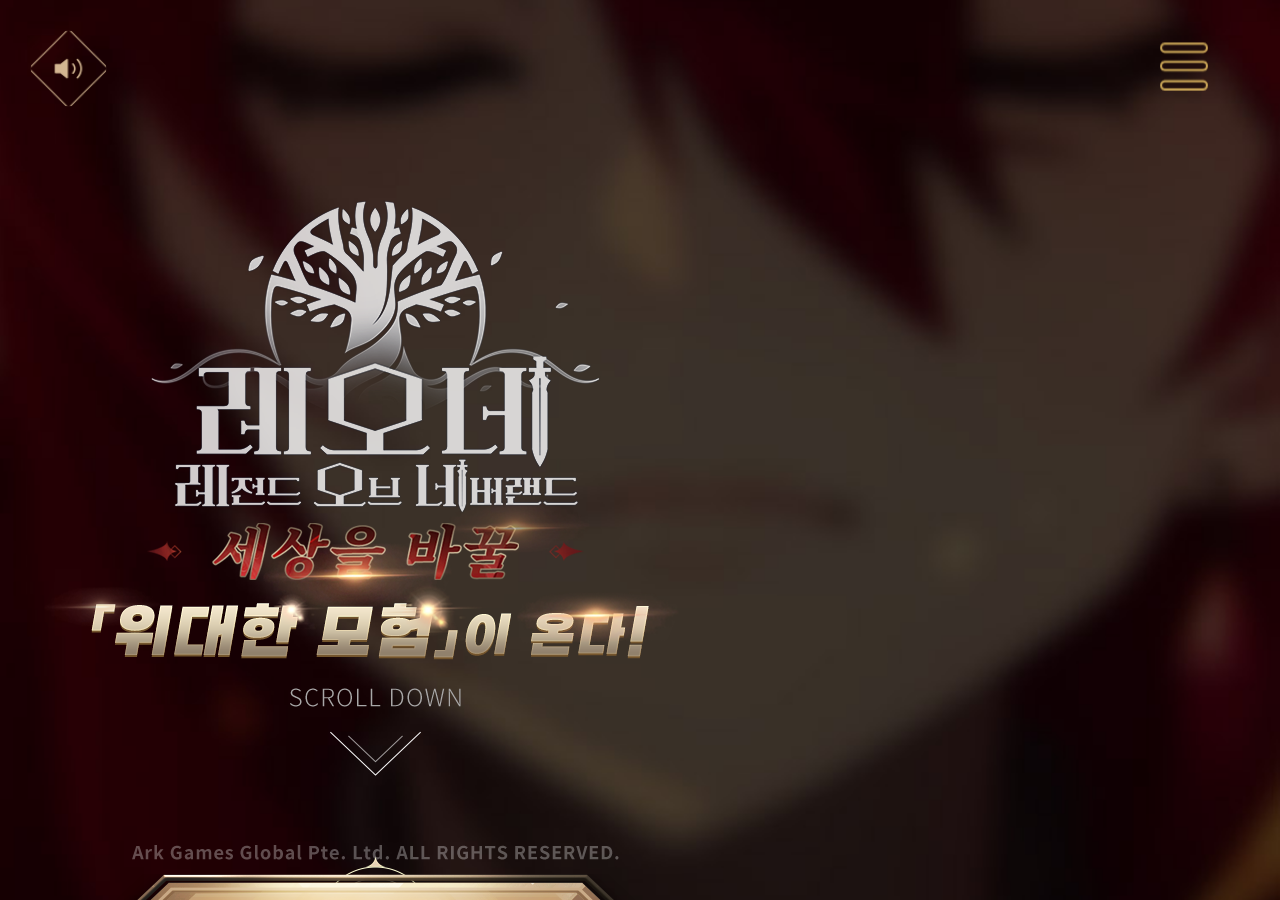
==== commit 9be0a613: "2" ====
--- a/index.html
+++ b/index.html
@@ -229,7 +229,73 @@
  
       </div>
         <!--part2-->
-      <div class="swiper-slide slide2" data-hash="slide02">
+        <div class="swiper-slide slide2 slidea scroll" data-hash="slide02"> 
+
+          <div class="swiper-container  scroll_main" id="swiper-container2" >
+            <div class="swiper-wrapper scroll_main1">
+              <div class="swiper-slide  slide1_sroll1">                
+                <div class="main_show">
+                  <div class="part2_register_slogen"><img src="images/part_cx_slide_img1.png"></div>
+                
+                    
+               
+                      <div class="part2_award_gift">
+                        <img src="images/part2_award_gift.png">
+                      </div>
+                      <div class="register_left_bottom">
+                      <div class="ios_tab">
+                        <lable class="one gg"><span class='input_style radio_bg'><input type="radio" name="type" value="and" checked="checked"></span><strong><img src="images/part2_ico_gg.png"></strong></lable>
+                        <lable class="one ios"><span class='input_style radio_bg'><input type="radio" name="type" value="ios"></span><strong><img src="images/part2_ico_ios.png"></strong></lable>
+                      </div>
+                    <div class="register_input" >
+                        <P><span>010<strong class="line"></strong></span><input name="mobile" type="text"  class="text_content1" value="휴대폰 번호를 입력 （-없이 입력)"/></P>
+                    </div>
+                    <div class="register_checkbox_tip">
+                      <P><input type="checkbox" id="checkbox1"><label for="checkbox1"> 아래 내용을 모두 확인했으며, 모두 동의합니다.</label></P>  
+                      <P><input type="checkbox" id="checkbox2"><label for="checkbox2"> [필수] 레오네 사전예약 이벤트 및 프로모션 알림 수신동의  <a href="#" class="law_text1">자세히 보기</a></label></P> 
+                      <P><input type="checkbox" id="checkbox3"><label for="checkbox3">[필수] 사전예약 개인정보 수집 및 이용 동의 <a href="#" class="law_text2">자세히 보기</a></P> 
+                    </div>
+                    <div class="register_yy_btn  re_btn">
+                      <a href="#"><img src="images/part2_law_tip1.png"></a>
+                    </div>
+                    <div class="register_cbt_tip">
+                      <P> CBT 자동 응모 이벤트 안내</P>
+                      <P>*공식 홈페이지를 통해 사전예약 신청 시 CBT에 자동 응모됩니다.</P>
+                      <P>*CBT 당첨 안내는 LMS를 통해 확인 가능합니다.</P>
+                      <P>*CBT는 안드로이드 기기 이용자에 한해 진행됩니다。</P>
+                    </div>
+                    </div>
+                </div>
+               </div>
+               <div class="swiper-slide slide1_sroll2">                
+                <div class="main_show">
+                    <div class="event_title">
+                      <a href="http://www.baidu.com" target="_blank"><img src="images/part_cx_event_title.png"></a>
+                    </div>
+                      <div class="event1">
+                          <a href="http://www.baidu.com" target="_blank"><img src="images/part_cx_event_img1.png"></a>
+                          <a href="http://www.baidu.com" target="_blank"><img src="images/part_cx_event_img2.png"></a>
+                          <a href="http://www.baidu.com" target="_blank"><img src="images/part_cx_event_img3.png"></a>
+                          <a href="http://www.baidu.com" target="_blank"><img src="images/part_cx_event_img4.png"></a>
+                          <a href="http://www.baidu.com" target="_blank"><img src="images/part_cx_event_img5.png"></a>
+                          <a href="http://www.baidu.com" target="_blank"><img src="images/part_cx_event_img6.png"></a>
+                      </div>
+                </div>  
+               </div>
+               <div class="swiper-slide slide1_sroll3">                
+                <div class="main_show">
+                    <div class="hd1">
+                        <a href="http://www.baidu.com" target="_blank"><img src="images/part3_cx_hd_img1.png"></a>
+                        <a href="http://www.baidu.com" target="_blank"><img src="images/part3_cx_hd_img2.png"></a>
+                        <a href="http://www.baidu.com" target="_blank"><img src="images/part3_cx_hd_img3.png"></a>
+                    </div>
+                </div>  
+               </div>
+            </div>
+            <div class="swiper-scrollbar slide_scrollTop"></div>
+          </div>
+        </div>
+      <!-- <div class="swiper-slide slide2" data-hash="slide02">
         <div class="main_show">
           <div class="part2_register_slogen"><img src="images/part2_regitster_solgen.png"></div>
             <div class="register_left_bottom">
@@ -269,9 +335,9 @@
             </div>
             </div>
         </div>
-      </div>
+      </div> -->
         <!--part3-->
-      <div class="swiper-slide slide3" data-hash="slide03">
+      <!-- <div class="swiper-slide slide3" data-hash="slide03">
         <div class="main_show">
           <div class="part3_top">
             <div class="part3_slogen ani" swiper-animate-effect="fadeInDown" swiper-animate-duration="0.5s" swiper-animate-delay="0.2s"><img src="images/part3_sologen.png"></div>
@@ -290,14 +356,13 @@
               <div  class="part3_regitster ani" swiper-animate-effect="fadeInUp" swiper-animate-duration="0.5s" swiper-animate-delay="0.85s"><a href="javascript:void()"><img src="images/part3_btn.png"></a></div>   
               <div  class="part3_tip ani" swiper-animate-effect="fadeInUp" swiper-animate-duration="0.5s" swiper-animate-delay="0.95s">
                 <img src="images/part3_tip.png">
-                <!-- <P>*해당 이벤트는 사전예약 완료 대상자 모두에게 지급됩니다.</P>
-                <P>*보상 이미지는 추후 변경 될 수 있습니다.</P> -->
+               
               </div>   
           </div> 
       </div>  
-     </div>
+     </div> -->
        <!--part4-->
-      <div class="swiper-slide slide4">
+      <!-- <div class="swiper-slide slide4">
         <div class="main_show">
           <div class="part4_hd_solgen" ><img src="images/part4_hd_solgen.png"></div>
           <div class="part4_bottom">
@@ -307,7 +372,7 @@
             <div class="part4_hd_btn"><a href="https://game.naver.com/lounge/The_Legend_of_Neverland/board/detail/851161"><img src="images/part4_hd_btn.png"></a></div>
         </div>
       </div>  
-      </div>
+      </div> -->
         <!--part5-->
       <div class="swiper-slide slide5" data-hash="slide05">  
         <div class="main_show">
@@ -894,7 +959,104 @@
 //   $(this).addClass('active').siblings('div').removeClass('active');
  
 // });
+var mySwiper2 = new Swiper('#swiper-container2',{//子swiper
+		direction: 'vertical',
+		nested:true,
+		//resistanceRatio: 0,
+		slidesPerView: 'auto',
+    Size: 430,
+		freeMode: true,
+ //mousewheel: true,
+		scrollbar: {
+		  el: '#swiper-container2 .swiper-scrollbar',
+		},
+    slideNextTransitionStart: function(swiper){
+      Mainswiper.mousewheel.enable();
+      Mainswiper.slideTo(2)
+    },
+    on: {
+    reachEnd: function () {
+      // 到达底部时的操作
+      console.log("滚动条已滚动到底部");
+      Mainswiper.mousewheel.enable();
+      Mainswiper.slideTo(2)
+     
+    },
+    reachBeginning: function(){
+      console.log("滚动条已滚动到dingbu");
+     // mySwiper2.slideTo(0);
+     Mainswiper.mousewheel.enable();
+      //swiper1.slideTo(0)
+    },
+    // touchMove: function(swiper,event){
+    //   var scrollH = $('.slide_scrollTop').scrollTop()+$('.scroll_main').scrollTop();
+    //     console.log(scrollH)
+    //     if(scrollH<=100){
+    //       swiper1.mousewheel.enable();
+    //     }
+    // },
+    // slideChange: function(){
+    //   swiper1.mousewheel.enable();
+    //   swiper1.slideTo(0)
+    // },
+  }
+    
+	  })
+
+
+//文字滚动时，禁止全屏滚动
+$(function () {
+
+  $('.nav_01').click(function(){
+  // alert('1')
+  Mainswiper.slideTo(1);
+  Mainswiper.mousewheel.enable();
+    mySwiper2.slideTo(0);
+  });
+  // $('.nav_01').click(function(){
+  //    
+     
+    
+  //   });
+    $('.nav_02').click(function(){
+     // console.log(2)
+     Mainswiper.slideTo(1);
+      mySwiper2.slideTo(1);
+    
+    });
+    $('.nav_03').click(function(){
+      //console.log(3)
+      Mainswiper.slideTo(1);
+      mySwiper2.slideTo(2);
+      //('.scroll').animate({scrollTop:$('#pro3').offset().top}, 500);
+    });
+
+    $('.scroll_main').hover(function () {
+      Mainswiper.mousewheel.disable();
+    }, function () {
+      Mainswiper.mousewheel.enable();
+    })
+
+
+
+  //  var height_1=$('#swiper-container2 .swiper-slide').css('height');
+  // //console.log(height_1==5000+'px')
+  //     if(height_1==5000+'px'){
+  //       swiper1.slideTo(2)
+  //       swiper1.mousewheel.enable();
+    
+  //   }
+    // if(window.pageYOffset === 0){
+    //     swiper1.slideTo(0)
+    //     swiper1.mousewheel.enable();
+    
+    // }
+
+    
+}) 
   </script>
+
+  
 </body>
 
 </html>--- a/css/common.css
+++ b/css/common.css
@@ -155,15 +155,15 @@
 /*part2*/
 .register_left_top{position:absolute;top:0.9rem;left:0;width:7.5rem;display: flex; justify-content: center; text-align:center;flex-direction: column;height:2rem;}
  .part2_register_text{font-size:0.26rem ; color:#471d18;font-family:myFirstFont;width:7.5rem;text-align: center;margin-bottom: 0.2rem;margin-bottom: 0.1rem;font-weight: bold;;display: flex; justify-content: center;}
- .register_left_bottom{width:6.6rem;position:relative;left:0.4rem;bottom:0rem;}
- .part2_register_slogen img{width:7.5rem;height:1.51rem}
- .re_btn img{width:6.59rem;height:0.87rem}
- .part2_award_gift img{width:2.96rem;height:4.76rem;margin-top:0.1rem}
+ .register_left_bottom{width:7rem;position:relative;left:0.25rem;bottom:0rem;}
+ .part2_register_slogen img{width:7.5rem;height:2.58rem}
+ .re_btn img{width:6.58rem;height:1.07rem}
+ .part2_award_gift img{width:7.5rem;height:5.09rem;margin-top:0.1rem}
  .register_law_tip,.register_checkbox_tip,.register_cbt_tip{color:#fff;font-family:myFirstFont}
  .register_checkbox_tip p{line-height:0.3rem;display:flex;align-items:center}
  .register_checkbox_tip{font-size:0.12rem;margin-bottom:0.1rem}
  .register_checkbox_tip p a{color:#ffc459;text-decoration:underline}
- .register_law_tip,.register_cbt_tip{font-size:0.14rem}
+ .register_law_tip,.register_cbt_tip{font-size:0.12rem}
 
 
 
@@ -171,17 +171,17 @@
 
  .register_input{height:0.88rem;width:6.58rem;background:rgba(0,0,0,0.8);border:1px solid #968b8e;border-radius:0.1rem;line-height:0.88rem;margin-bottom:0.1rem}
  .register_input p{display:flex;justify-content:space-between}
- .register_input span{font-size:0.2rem;color:#fff;font-weight:bold;display:inline-block;width:1rem;text-align:center;position:relative;}
- .text_content1{width:5.3rem;height:0.88rem;line-height:0.88rem;letter-spacing:0.01rem;font-size:0.14rem;color:#999899;float:left;border:none;overflow:hidden;
+ .register_input span{font-size:0.3rem;color:#fff;font-weight:bold;display:inline-block;width:1.3rem;text-align:center;position:relative;}
+ .text_content1{width:5rem;height:0.88rem;line-height:0.88rem;letter-spacing:0.01rem;font-size:0.14rem;color:#999899;float:left;border:none;overflow:hidden;
   text-align:left;font-family:myFirstFont;background:rgba(0,0,0,0.2);}
  /* .register_law_tip_btn{margin-top:0.1rem;} */
  .ios_tab img{width:auto;height:0.46rem}
- .register_input strong.line{width:0.1rem;background:#999899;height:0.04rem;display:inline-block;position:absolute;left:0.8rem;top:50%;}
+ .register_input strong.line{width:0.1rem;background:#999899;height:0.04rem;display:inline-block;position:absolute;left:1.2rem;top:50%;}
  .register_law_tip_btn img,.register_yy_btn img,.part3_regitster img,.part4_hd_btn img{transition:all 0.3s}
  
 .ios_tab{height:0.46rem;display:flex;align-content:center;margin-bottom: 0.2rem; width:6.6rem;}
 .ios_tab  lable.one{display:block;height:0.46rem;display:flex;align-content:center}
-.ios_tab  lable.gg{width:50%}
+.ios_tab  lable.gg{width:90%}
 .ios_tab  lable.ios{width:50%}
 input[type='radio']{width:0.35rem;cursor:pointer;height:0.34rem;vertical-align:middle;opacity:0;color:#fff;position:absolute;top:0;left:0}
 .input_style{width:0.35rem;position:relative;height:0.34rem;display:inline-block;color:#fff;margin-right:0.1rem;margin-top:0.07rem}
@@ -534,5 +534,76 @@
 /* .slide1 video{display:block;/* width:750px; *//* height:100vh; *//* object-fit:cover; v}
 .bgvideo{max-width:100%;min-height:100%;object-fit:cover;z-index:3;} */
 
-
-
+.swiper-fullscreen {
+  width: 100%;
+  height: 100%;
+}
+.scroll_main {
+  width: 100%;
+  height: 100%;
+}
+/* .swiper-slide {
+  text-align: center;
+  font-size: 18px;
+ 
+
+
+  display: -webkit-box;
+  display: -ms-fslexbox;
+  display: -webkit-flex;
+  display: flex;
+  -webkit-box-pack: center;
+  -ms-flex-pack: center;
+  -webkit-justify-content: center;
+  justify-content: center;
+  -webkit-box-align: center;
+  -ms-flex-align: center;
+  -webkit-align-items: center;
+  align-items: center;
+} */
+/* #swiper-container2 .swiper-slide {
+  font-size: 18px;
+  height: 40.32rem;
+  -webkit-box-sizing: border-box;
+  box-sizing: border-box;
+  display:block;
+  background: url(../images/bg.jpg);
+  color: #fff;
+
+} */
+
+
+.page_register_bg{width:12rem; margin:0 auto; position: relative; }
+.page_register_bg1{width:12rem; margin:0 auto; position: relative;padding-top: 1rem; }
+
+.slide1_sroll1{width:7.5rem;height: 13.34rem;background: url(../images/part_cx_bg_01.jpg);background-size: 100% 100%;}
+
+.slide1_sroll2{width:7.5rem;height:30.03rem;background: url(../images/part_cx_bg_02.jpg);background-size: 100% 100%;}
+.slide1_sroll3{width:7.5rem;height:16.63rem;background: url(../images/part_cx_bg_03.jpg);background-size: 100% 100%;}
+
+/* .part1{height: 10rem;border:2px solid #00f;}
+.part2{height: 10rem;border:2px solid #f00;}
+.part3{height: 10rem;border:2px solid pink;} 
+
+.part1{height: 10rem;background:#f00;}
+.part2{height: 10rem;background:#00f;}
+
+*/
+
+.event_title img{width: 7.5rem;height: 0.79rem;}
+
+
+.event4{height: 4.3rem;display: flex;}
+.event1 img{width: 7.5rem;height: auto;}
+
+
+.hd1 img{width: 7.5rem;height: auto;}
+/* .event2 img,.event3 img,.event4 img{width:1rem;height: 1rem; position: relative;} */
+
+.register_law_tip_btn   img,.part2  img,.part3 img {transition: all 0.3s;}
+.register_law_tip_btn img:hover,.part2 div img:hover,.part3 img:hover{transform: scale(1.1, 1.1);filter: drop-shadow(0px 0px 0.1rem #000);
+  -ms-transform:scale(1.1, 1.1); 	/* IE 9 */
+  -moz-transform:scale(1.1, 1.1); 	/* Firefox */
+  -webkit-transform:scale(1.1, 1.1); /* Safari 和 Chrome */
+  -o-transform:scale(1.1, 1.1); 	/* Opera */}
+
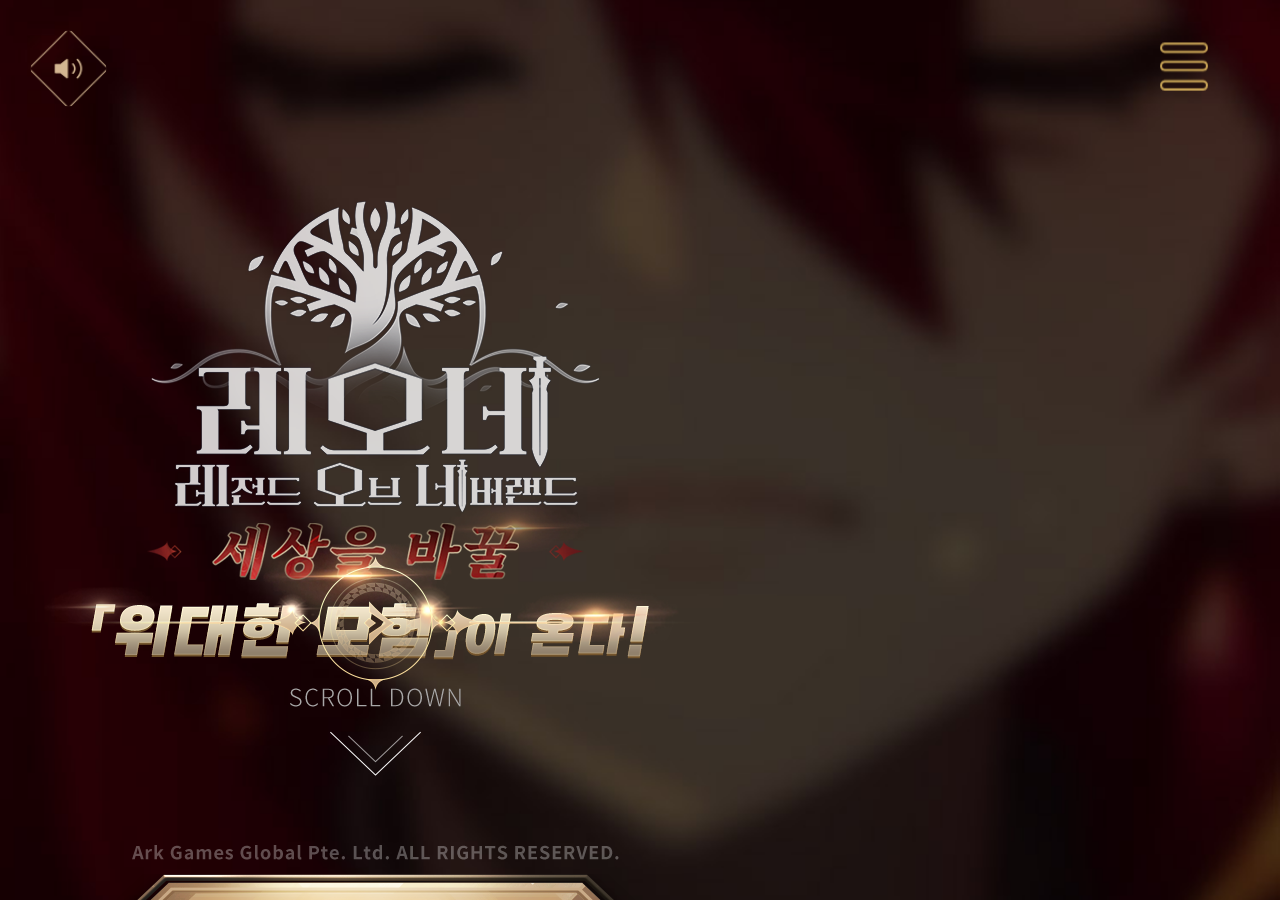
==== commit 260e2224: "2" ====
--- a/index.html
+++ b/index.html
@@ -10,7 +10,7 @@
   <link href="css/common.css" rel="stylesheet">
   <link href="css/colorbox.css" rel="stylesheet">
   <link rel="shortcut icon" href="images/favicon.ico"/>
-  <title>22레오네: 레전드 오브 네버랜드</title>
+  <title>韩文手机端活动页</title>
   <meta name="keywords" content="" />
   <meta name="description" content="" />
 </head>
@@ -176,12 +176,12 @@
       <li class="event">
         <a class="sidebar_title link_part2" href="javascript:void(0);">사전예약</a>
       </li>
-      <li class="intro">
-        <a class="sidebar_title" href="javascript:void(0);"><h4>이벤트</h4></a>
-        <ul>
+      <li class="intro ">
+        <a class="sidebar_title link_part3 " href="javascript:void(0);">이벤트</a>
+        <!-- <ul>
           <li><a class="sidebar_subtitle link_part3" href="javascript:void(0);">목표 달성 이벤트</a></li>
           <li><a class="sidebar_subtitle link_part4" href="javascript:void(0);">공식 라운지 이벤트</a></li>
-        </ul>
+        </ul> -->
       </li>
       <li class="intro">
         <a class="sidebar_title" href="javascript:void(0);"><h4>게임 소개</h4></a>
@@ -295,86 +295,9 @@
             <div class="swiper-scrollbar slide_scrollTop"></div>
           </div>
         </div>
-      <!-- <div class="swiper-slide slide2" data-hash="slide02">
-        <div class="main_show">
-          <div class="part2_register_slogen"><img src="images/part2_regitster_solgen.png"></div>
-            <div class="register_left_bottom">
-            
-              <div class="part2_register_text">사전예약 기간: 2022.10.06 ~  게임 런칭 전</div>
-              <div class="part2_award_gift">
-                <img src="images/part2_award_gift.png">
-              </div>
-              <div class="ios_tab">
-                <lable class="one gg"><span class='input_style radio_bg'><input type="radio" name="type" value="and" checked="checked"></span><strong><img src="images/part2_ico_gg.png"></strong></lable>
-                <lable class="one ios"><span class='input_style radio_bg'><input type="radio" name="type" value="ios"></span><strong><img src="images/part2_ico_ios.png"></strong></lable>
-              </div>
-            <div class="register_input" >
-                <P><span>010<strong class="line"></strong></span><input name="mobile" type="text"  class="text_content1" value="휴대폰 번호를 입력 （-없이 입력)"/></P>
-            </div>
-            <div class="register_checkbox_tip">
-              <P><input type="checkbox" id="checkbox1"><label for="checkbox1"> 아래 내용을 모두 확인했으며, 모두 동의합니다.</label></P>  
-              <P><input type="checkbox" id="checkbox2"><label for="checkbox2"> [필수] 레오네 사전예약 이벤트 및 프로모션 알림 수신동의  <a href="#" class="law_text1">자세히 보기</a></label></P> 
-              <P><input type="checkbox" id="checkbox3"><label for="checkbox3">[필수] 사전예약 개인정보 수집 및 이용 동의 <a href="#" class="law_text2">자세히 보기</a></P> 
-            </div>
-            <div class="register_yy_btn  re_btn">
-              <a href="#"><img src="images/part2_law_tip1.png"></a>
-            </div>
-            <div class="register_law_tip_btn re_btn">
-              <a href="#"><img src="images/part2_law_tip.png"></a>
-            </div>
-
-            <div class="register_law_tip">
-              <P>모든 사전예약 완료 시 특별한 혜택을 드립니다!</P>
-            </div>
-          
-            <div class="register_cbt_tip">
-              <P> CBT 자동 응모 이벤트 안내</P>
-              <P>*공식 홈페이지를 통해 사전예약 신청 시 CBT에 자동 응모됩니다.</P>
-              <P>*CBT 당첨 안내는 LMS를 통해 확인 가능합니다.</P>
-              <P>*CBT는 안드로이드 기기 이용자에 한해 진행됩니다。</P>
-            </div>
-            </div>
-        </div>
-      </div> -->
-        <!--part3-->
-      <!-- <div class="swiper-slide slide3" data-hash="slide03">
-        <div class="main_show">
-          <div class="part3_top">
-            <div class="part3_slogen ani" swiper-animate-effect="fadeInDown" swiper-animate-duration="0.5s" swiper-animate-delay="0.2s"><img src="images/part3_sologen.png"></div>
-            <div class="part3_title ani" swiper-animate-effect="fadeInDown" swiper-animate-duration="0.5s" swiper-animate-delay="0.2s"><img src="images/part3_title1.png"></div>
-          </div>
-          <div class="part3_dc">
-              <div class="dc_bg">
-                <div class="dc_20_hover dc ani" swiper-animate-effect="fadeInUp" swiper-animate-duration="0.5s" swiper-animate-delay="0.35s"></div>
-                <div class=" dc_50_hover dc ani" swiper-animate-effect="fadeInUp" swiper-animate-duration="0.5s" swiper-animate-delay="0.45s"></div>
-                <div class=" dc_70_hover dc ani" swiper-animate-effect="fadeInUp" swiper-animate-duration="0.5s" swiper-animate-delay="0.55s"></div>
-              </div>
-              <div class="dc_bg1">
-                <div class=" dc_100_hover dc ani" swiper-animate-effect="fadeInUp" swiper-animate-duration="0.5s" swiper-animate-delay="0.65s"> </div>
-                <div class=" dc_150_hover dc ani" swiper-animate-effect="fadeInUp" swiper-animate-duration="0.5s" swiper-animate-delay="0.75s"></div> 
-              </div>
-              <div  class="part3_regitster ani" swiper-animate-effect="fadeInUp" swiper-animate-duration="0.5s" swiper-animate-delay="0.85s"><a href="javascript:void()"><img src="images/part3_btn.png"></a></div>   
-              <div  class="part3_tip ani" swiper-animate-effect="fadeInUp" swiper-animate-duration="0.5s" swiper-animate-delay="0.95s">
-                <img src="images/part3_tip.png">
-               
-              </div>   
-          </div> 
-      </div>  
-     </div> -->
-       <!--part4-->
-      <!-- <div class="swiper-slide slide4">
-        <div class="main_show">
-          <div class="part4_hd_solgen" ><img src="images/part4_hd_solgen.png"></div>
-          <div class="part4_bottom">
-             <div class="part4_hd_title"><img src="images/part4_hd_title.png"></div>
-            <div class="part4_hd_gift"><img src="images/part4_hd_gift.png"></div>
-            <div class="part4_hd_text"><img src="images/part4_hd_text.png"></div>
-            <div class="part4_hd_btn"><a href="https://game.naver.com/lounge/The_Legend_of_Neverland/board/detail/851161"><img src="images/part4_hd_btn.png"></a></div>
-        </div>
-      </div>  
-      </div> -->
+
         <!--part5-->
-      <div class="swiper-slide slide5" data-hash="slide05">  
+      <div class="swiper-slide slide5" data-hash="slide03">  
         <div class="main_show">
        
           <div class="part5_video_slogen ani" swiper-animate-effect="fadeInUp" swiper-animate-duration="0.5s" swiper-animate-delay="0.2s"><img src="images/part5_video_title.png"></div>
@@ -411,7 +334,7 @@
               </div>
       </div> 
         <!--part6-->    
-      <div class="swiper-slide slide6 " data-hash="slide06"  > 
+      <div class="swiper-slide slide6 " data-hash="slide04"  > 
         <div class="main_show">
             <div class="part6_introduction_title ani" swiper-animate-effect="fadeInLeft" swiper-animate-duration="0.5s" swiper-animate-delay="0.25s"><img src="images/part6_introduction_title.png"></div>
             <div  class="part_introduction_text ani" swiper-animate-effect="fadeInRight" swiper-animate-duration="0.5s" swiper-animate-delay="0.25s">
@@ -422,7 +345,7 @@
         </div>  
       </div>
       <!--part7 role_masked-->
-      <div class="swiper-slide slide7" data-hash="slide07" >
+      <div class="swiper-slide slide7" data-hash="slide05" >
         <div class="main_show">
           <video x5-video-player-type="h5-page" x5-playsinline="true" webkit-playsinline playsinline muted autoplay loop class="bg-video video">
             <source src="media/part6_video.mp4" type="video/mp4">
@@ -462,7 +385,7 @@
         </div>
       </div>
         <!--part8_role_Character-->
-      <div class="swiper-slide slide8" data-hash="slide08" > 
+      <div class="swiper-slide slide8" data-hash="slide06" > 
           <div class="main_show">
             <div class="part8_top">
               <div class="part8_solgen"><img src="images/part8_solgen.png"></div> 
@@ -689,7 +612,7 @@
         </div>
       </div> 
       <!--part9_videomain-->
-      <div class="swiper-slide slide9"  data-hash="slide09">
+      <div class="swiper-slide slide9"  data-hash="slide07">
         <div class="main_show">
               <div class="part9_video_title  ani" swiper-animate-effect="fadeInRight" swiper-animate-duration="0.5s" swiper-animate-delay="0.35s"><img src="images/part9_title.png"></div>
               <div  class="item ani"  swiper-animate-effect="fadeInLeft" swiper-animate-duration="0.5s" swiper-animate-delay="0.45s">
@@ -709,7 +632,7 @@
               <div class="footer_links ani" swiper-animate-effect="fadeInDown" swiper-animate-duration="0.5s" swiper-animate-delay="0.55s">
                     <div class="footer_link">
                     <a href="https://lonkr.arkgames.com/User_Agreement.html" target="_blank"><img src="images/footer_03.png"></a>
-                    <a  href="https://lonkr.arkgames.com/Privacy_Policy.html" target="_blank"><img src="images/footer_04.png"><img src="images/footer_05.png"><img src="images/footer_06.png">
+                    <a href="https://lonkr.arkgames.com/Privacy_Policy.html" target="_blank"><img src="images/footer_04.png"></a><img src="images/footer_05.png"><img src="images/footer_06.png">
                 </div>
                 <div class="footer_bq">
                   <P><img src="images/footer_09.png"></P>
@@ -752,54 +675,60 @@
       },
 });
  /*侧边栏链接对应屏幕*/
-$('.part1_btn,.part3_regitster').click(function(){
-  Mainswiper.slideTo(1);
-  $('.nav_box').removeClass('active');
-  $(this).addClass('active').siblings('div').removeClass('active');
-});
-$('.link_part1').click(function(){
-  Mainswiper.slideTo(0);
-    $('.sidebar_box').removeClass('active')
-});
-$('.link_part2').click(function(){
-  Mainswiper.slideTo(1);
-    $('.sidebar_box').removeClass('active')
-});
-
-$('.link_part3').click(function(){
-  Mainswiper.slideTo(2);
-    $('.sidebar_box').removeClass('active')
-});
-
-$('.link_part4').click(function(){
-  Mainswiper.slideTo(3);
-    $('.sidebar_box').removeClass('active')
-});
-
-$('.link_part5').click(function(){
-  Mainswiper.slideTo(4);
-    $('.sidebar_box').removeClass('active')
-});
-
-$('.link_part6').click(function(){
-  Mainswiper.slideTo(5);
-    $('.sidebar_box').removeClass('active')
-});
-
-$('.link_part7').click(function(){
-  Mainswiper.slideTo(6);
-    $('.sidebar_box').removeClass('active')
-});
-
-$('.link_part8').click(function(){
-  Mainswiper.slideTo(7);
-    $('.sidebar_box').removeClass('active')
-});
-
-$('.link_part9').click(function(){
-  Mainswiper.slideTo(8);
-    $('.sidebar_box').removeClass('active')
-});
+// $('.part1_btn,.part3_regitster').click(function(){
+//   Mainswiper.slideTo(1);
+//   $('.nav_box').removeClass('active');
+//   $(this).addClass('active').siblings('div').removeClass('active');
+// });
+// $('.link_part1').click(function(){
+//   Mainswiper.slideTo(0);
+//     $('.sidebar_box').removeClass('active')
+// });
+// $('.link_part2').click(function(){
+//   Mainswiper.slideTo(1);
+//   mySwiper2.slideTo(0);
+//     $('.sidebar_box').removeClass('active')
+// });
+
+// $('.link_part3').click(function(){
+//   Mainswiper.slideTo(1);
+//   mySwiper2.slideTo(1);
+//     $('.sidebar_box').removeClass('active')
+// });
+
+// $('.link_part4').click(function(){
+//   Mainswiper.slideTo(3);
+//     $('.sidebar_box').removeClass('active')
+// });
+
+// $('.link_part5').click(function(){
+//   Mainswiper.slideTo(4);
+//     $('.sidebar_box').removeClass('active')
+// });
+// $('.link_part5').click(function(){
+//     Mainswiper.slideTo(2);
+//     $('.sidebar_box').removeClass('active')
+// });
+
+// $('.link_part6').click(function(){
+//     Mainswiper.slideTo(3);
+//     $('.sidebar_box').removeClass('active')
+// });
+
+// $('.link_part7').click(function(){
+//   Mainswiper.slideTo(4);
+//     $('.sidebar_box').removeClass('active')
+// });
+
+// $('.link_part8').click(function(){
+//   Mainswiper.slideTo(5);
+//     $('.sidebar_box').removeClass('active')
+// });
+
+// $('.link_part9').click(function(){
+//   Mainswiper.slideTo(6);
+//     $('.sidebar_box').removeClass('active')
+// });
  /*弹窗框关闭按钮*/
 $('.tc_msg_bg_wrap .closed').click(function(){
   $('.tc_msg_bg_wrap').css('display','none');
@@ -974,86 +903,37 @@
       Mainswiper.mousewheel.enable();
       Mainswiper.slideTo(2)
     },
-    on: {
-    reachEnd: function () {
-      // 到达底部时的操作
-      console.log("滚动条已滚动到底部");
-      Mainswiper.mousewheel.enable();
-      Mainswiper.slideTo(2)
+  //   on: {
+  //   reachEnd: function () {
+  //     // 到达底部时的操作
+  //     console.log("滚动条已滚动到底部");
+  //     Mainswiper.mousewheel.enable();
+  //     Mainswiper.slideTo(2)
      
-    },
-    reachBeginning: function(){
-      console.log("滚动条已滚动到dingbu");
-     // mySwiper2.slideTo(0);
-     Mainswiper.mousewheel.enable();
-      //swiper1.slideTo(0)
-    },
-    // touchMove: function(swiper,event){
-    //   var scrollH = $('.slide_scrollTop').scrollTop()+$('.scroll_main').scrollTop();
-    //     console.log(scrollH)
-    //     if(scrollH<=100){
-    //       swiper1.mousewheel.enable();
-    //     }
-    // },
-    // slideChange: function(){
-    //   swiper1.mousewheel.enable();
-    //   swiper1.slideTo(0)
-    // },
-  }
+  //   },
+  //   reachBeginning: function(){
+  //     console.log("滚动条已滚动到dingbu");
+  //    // mySwiper2.slideTo(0);
+  //    Mainswiper.mousewheel.enable();
+  //     //swiper1.slideTo(0)
+  //   },
+  //   // touchMove: function(swiper,event){
+  //   //   var scrollH = $('.slide_scrollTop').scrollTop()+$('.scroll_main').scrollTop();
+  //   //     console.log(scrollH)
+  //   //     if(scrollH<=100){
+  //   //       swiper1.mousewheel.enable();
+  //   //     }
+  //   // },
+  //   // slideChange: function(){
+  //   //   swiper1.mousewheel.enable();
+  //   //   swiper1.slideTo(0)
+  //   // },
+  // }
     
 	  })
 
 
-//文字滚动时，禁止全屏滚动
-$(function () {
-
-  $('.nav_01').click(function(){
-  // alert('1')
-  Mainswiper.slideTo(1);
-  Mainswiper.mousewheel.enable();
-    mySwiper2.slideTo(0);
-  });
-  // $('.nav_01').click(function(){
-  //    
-     
-    
-  //   });
-    $('.nav_02').click(function(){
-     // console.log(2)
-     Mainswiper.slideTo(1);
-      mySwiper2.slideTo(1);
-    
-    });
-    $('.nav_03').click(function(){
-      //console.log(3)
-      Mainswiper.slideTo(1);
-      mySwiper2.slideTo(2);
-      //('.scroll').animate({scrollTop:$('#pro3').offset().top}, 500);
-    });
-
-    $('.scroll_main').hover(function () {
-      Mainswiper.mousewheel.disable();
-    }, function () {
-      Mainswiper.mousewheel.enable();
-    })
-
-
-
-  //  var height_1=$('#swiper-container2 .swiper-slide').css('height');
-  // //console.log(height_1==5000+'px')
-  //     if(height_1==5000+'px'){
-  //       swiper1.slideTo(2)
-  //       swiper1.mousewheel.enable();
-    
-  //   }
-    // if(window.pageYOffset === 0){
-    //     swiper1.slideTo(0)
-    //     swiper1.mousewheel.enable();
-    
-    // }
-
-    
-}) 
+
   </script>
 
   
--- a/css/common.css
+++ b/css/common.css
@@ -102,7 +102,7 @@
  .part1_video_play{width:7.5rem;height:1.42rem;overflow:hidden;cursor:pointer;position:absolute;z-index:100;background: url(../images/part1_video_play_bg.png) no-repeat center center;background-size: 100% 100%}
  .part1_video_play:hover{background: url(../images/part1_video_play_bg.png) no-repeat center center;background-size: 100% 100%;transform:scale(1.1);transition: all 0.3s;}
  .part1_video_play span{display: block;width:7.5rem;height:1.42rem;background: url(../images/part1_video_play_btn.png) no-repeat center center;background-size: 100% 100%;-webkit-animation:circle 5s infinite linear;animation:circle 5s infinite linear;}
- .part1_video_btn{position: relative;width:7.5rem;height:1.42rem;display: flex;justify-content: center;margin-bottom: 0.3rem;}
+ .part1_video_btn{position: relative;width:7.5rem;height:1.42rem;display: flex;justify-content: center;margin-bottom: 0.3rem; top:4rem;}
  .part1_btn  img{width: 5.52rem;height: 1.18rem;-webkit-animation: magnify .6s linear infinite alternate;	-moz-animation: magnify .6s linear infinite alternate;	animation: magnify .6s linear infinite alternate;}
  .part1_logo img,.part1_solgen img,.part1_video_play img,.part1_btn img,.part1_footer img{width:7.5rem;height:auto;}
 .part1_footer,.part1_down{position:absolute;left:0;width:7.5rem;display: flex; justify-content: center;}
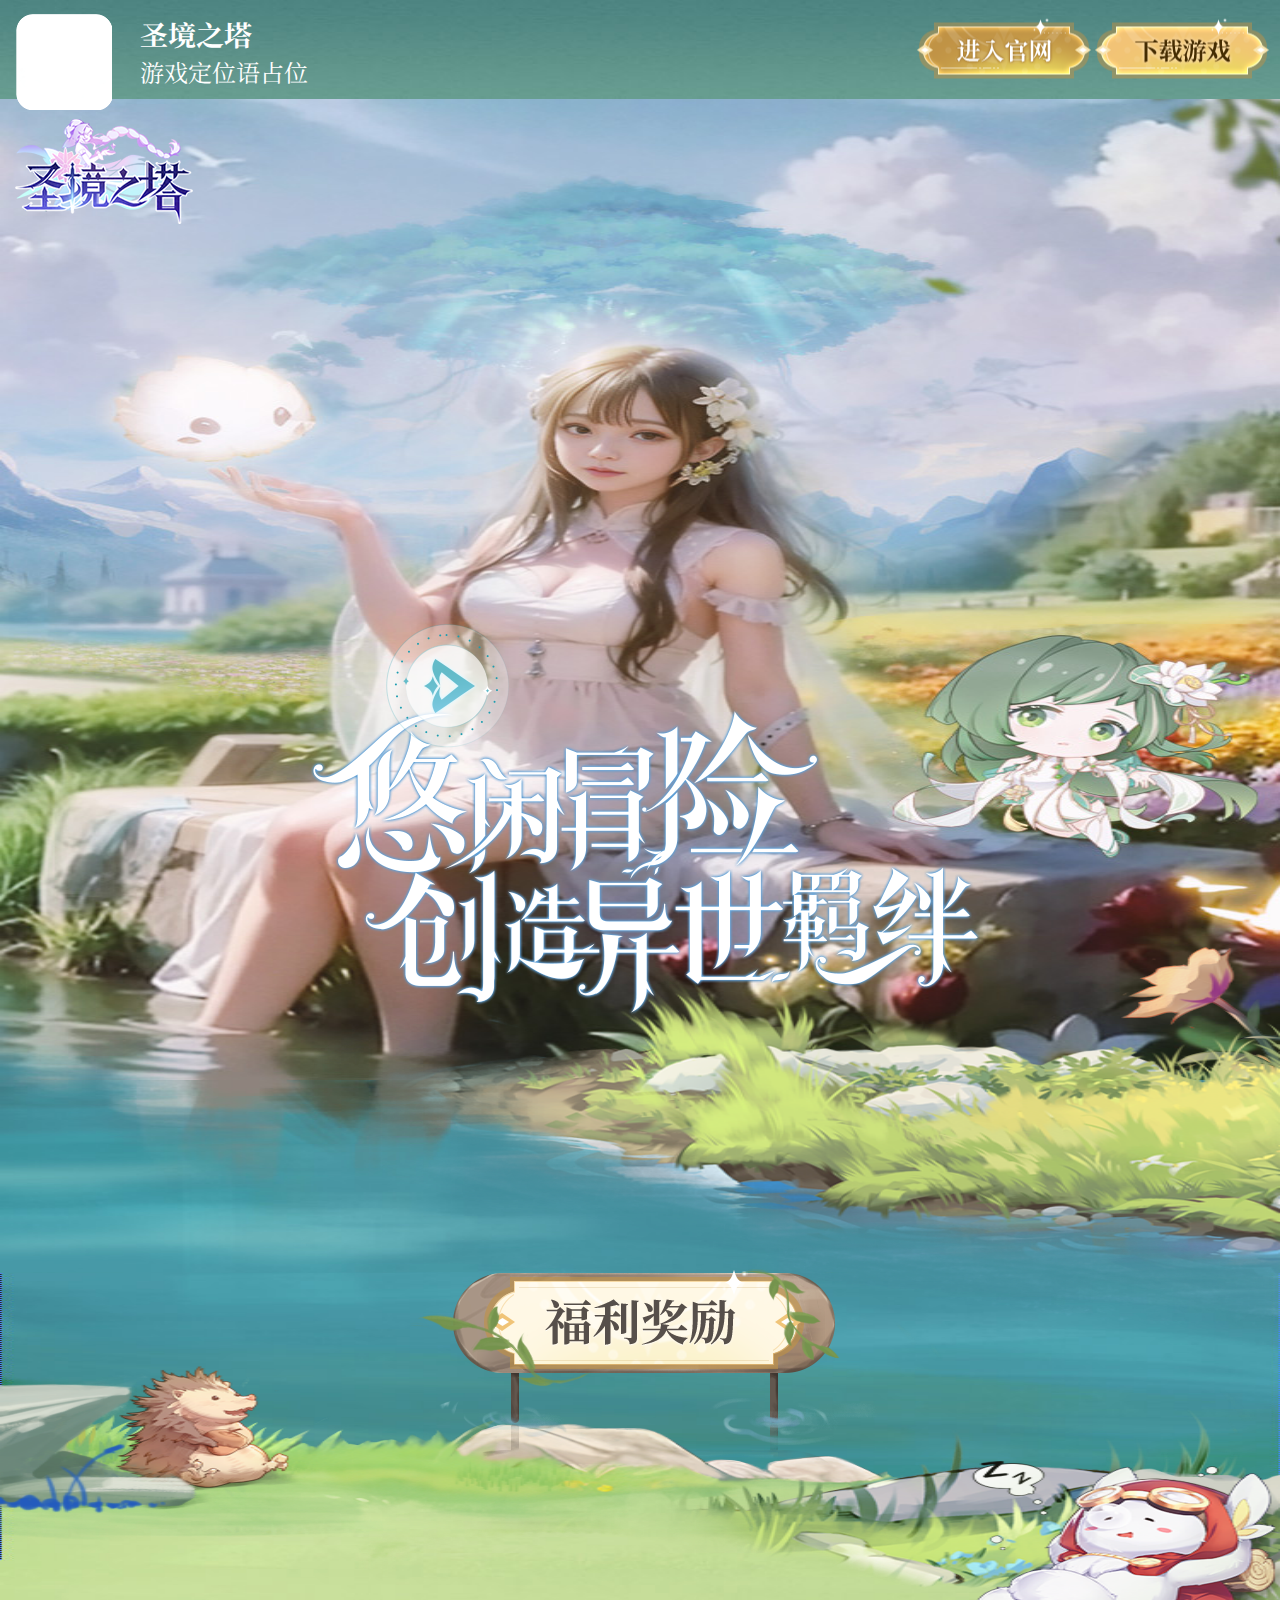
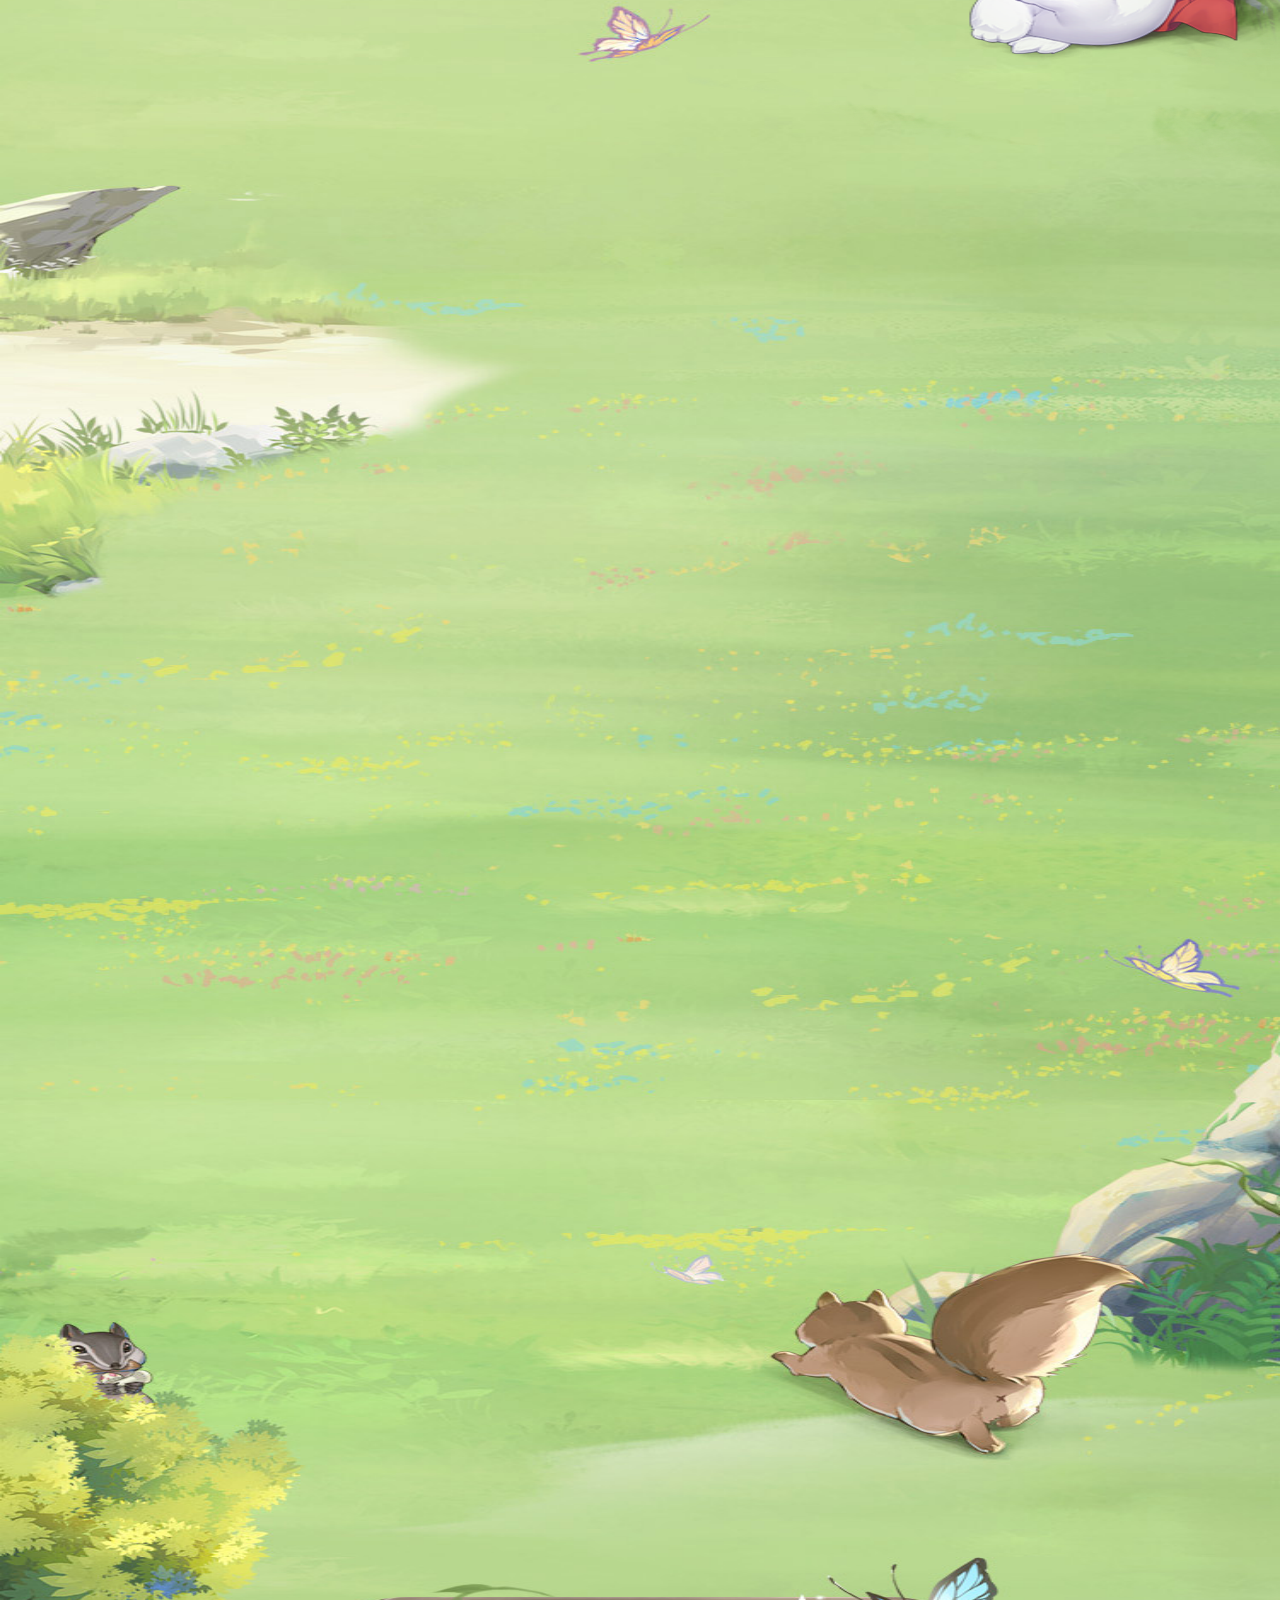
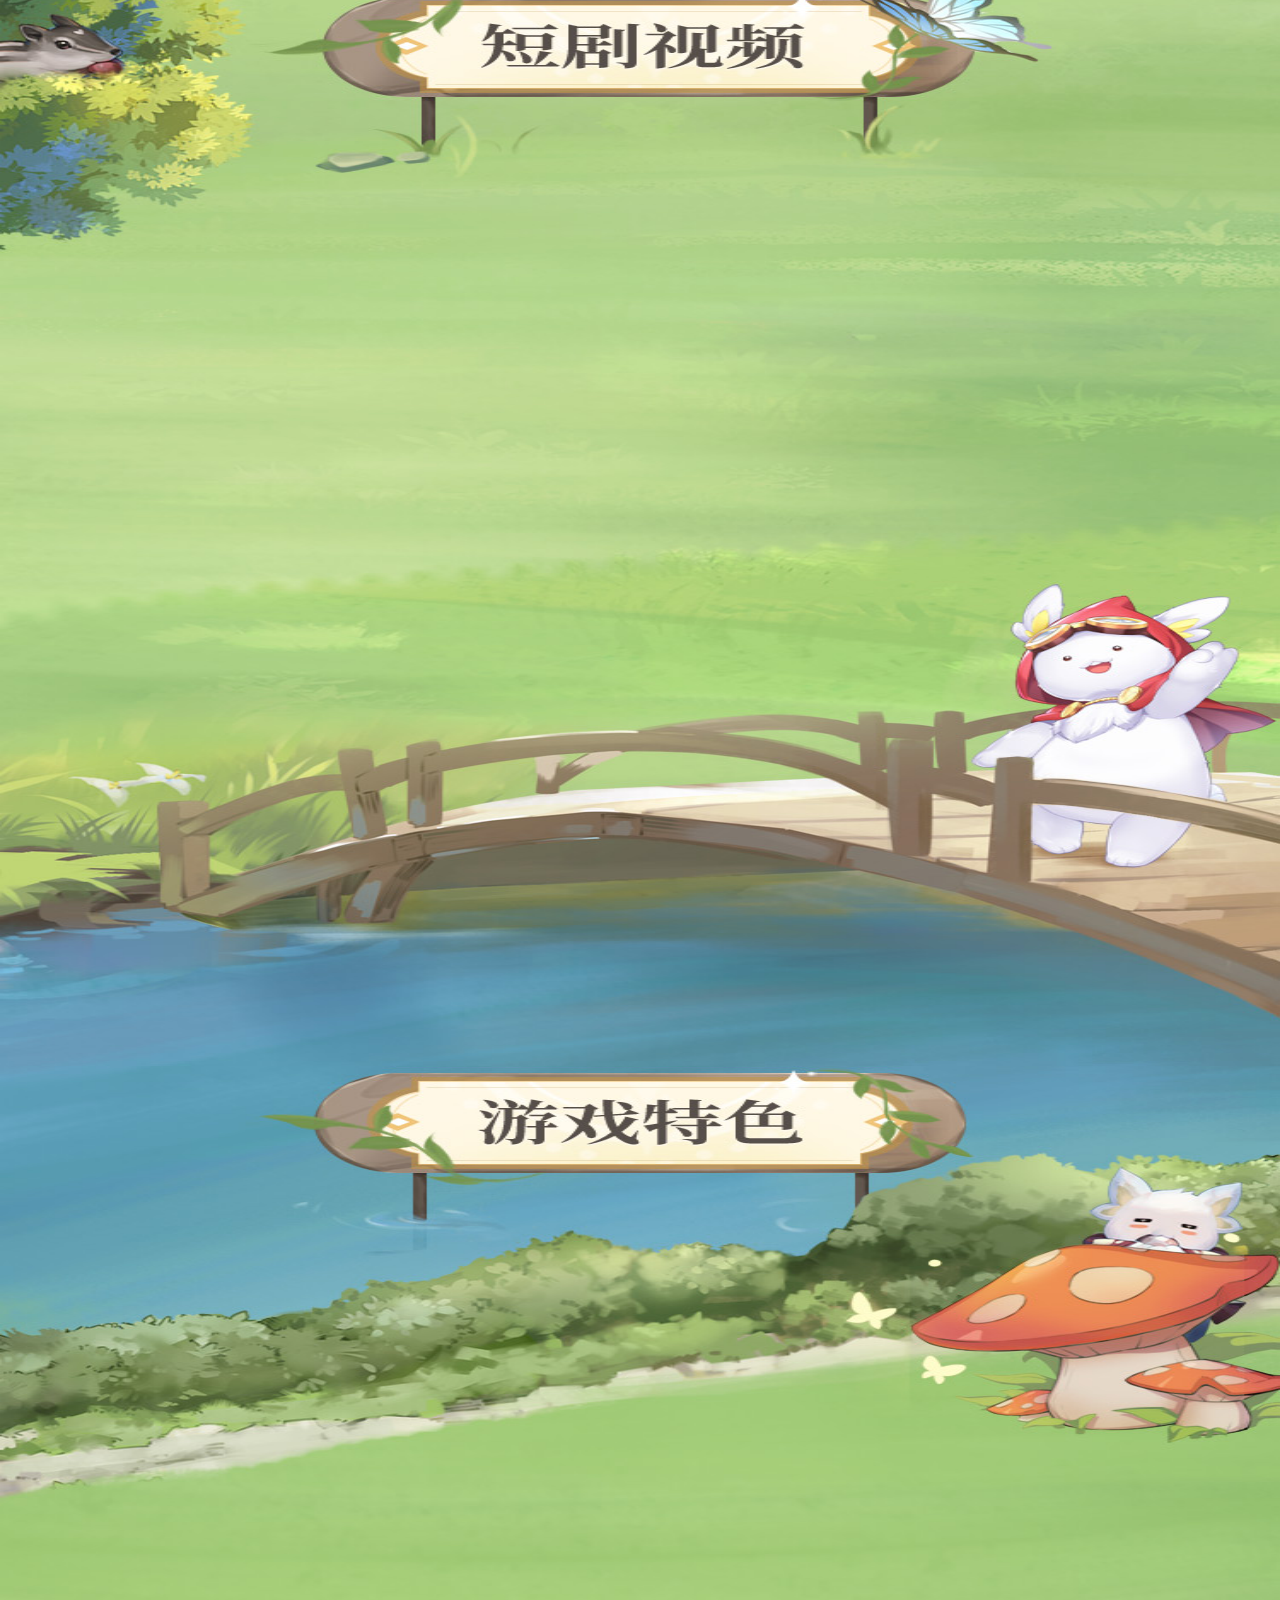
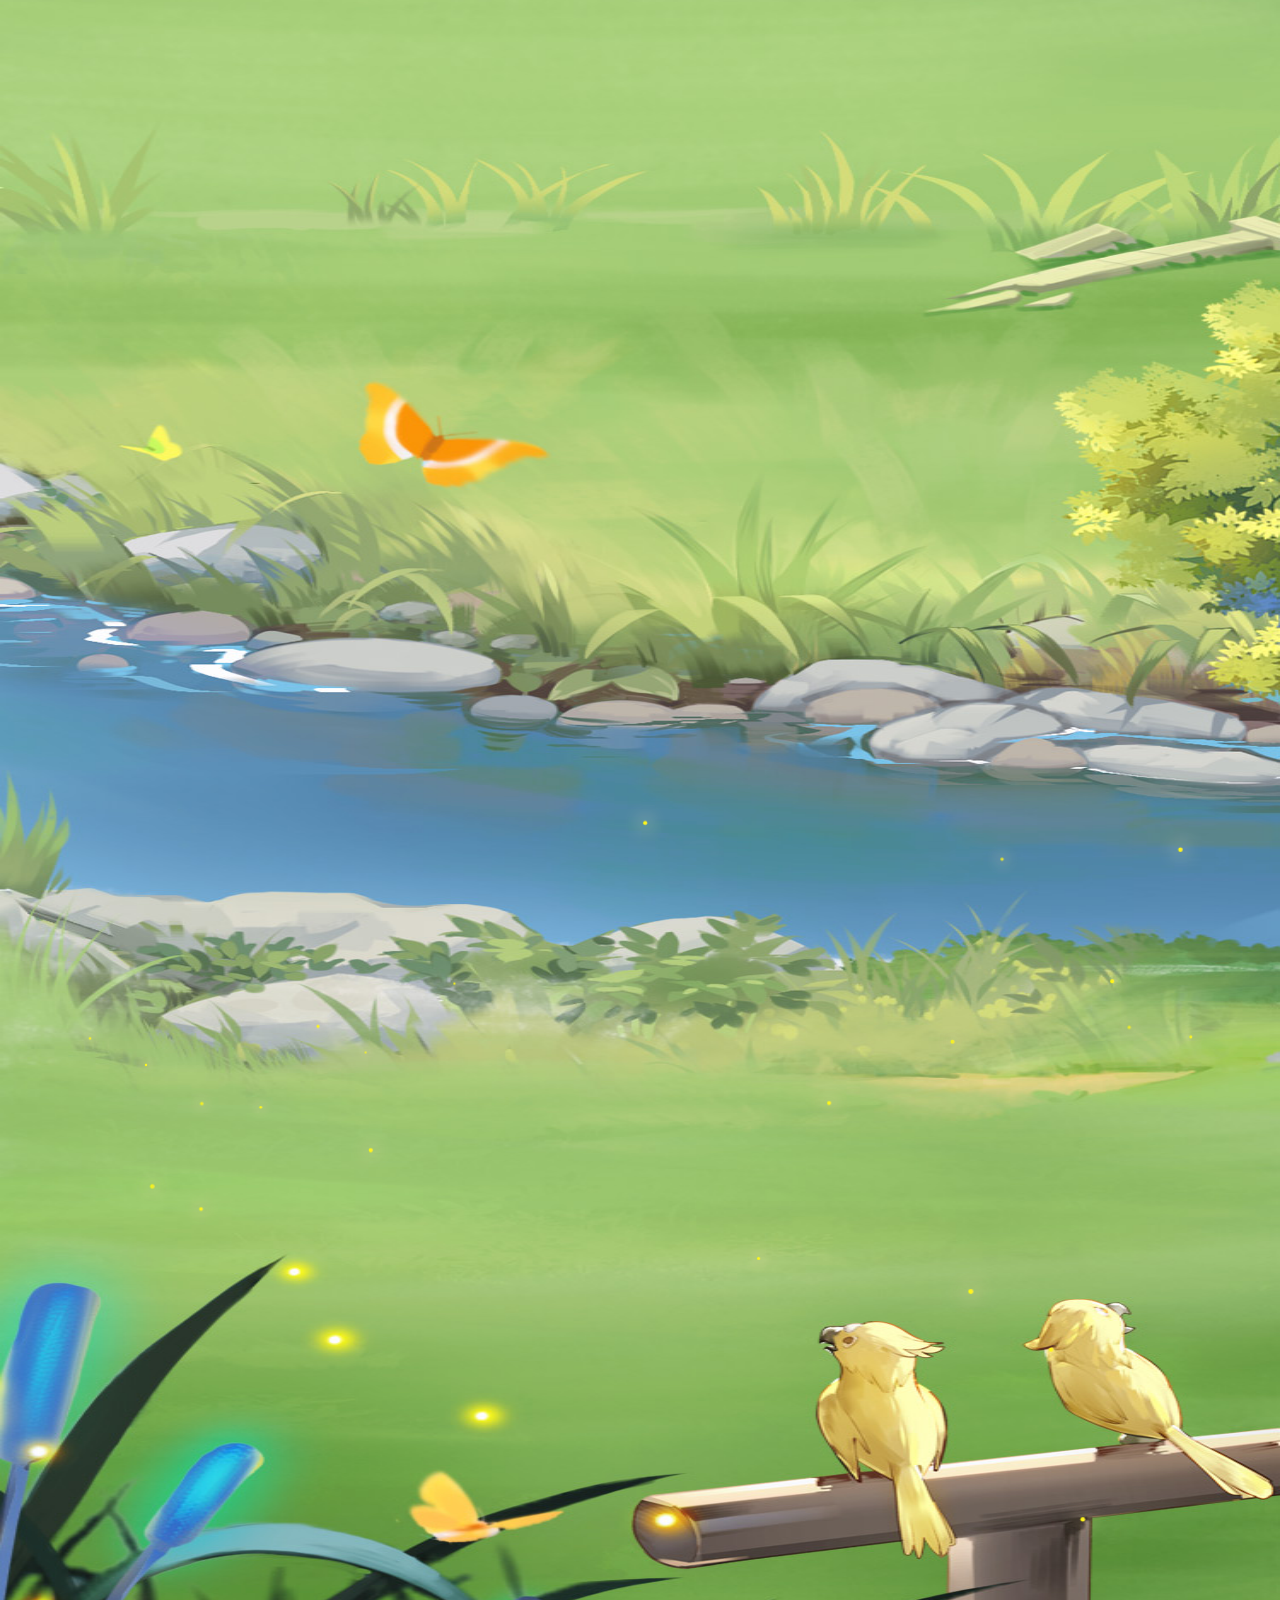
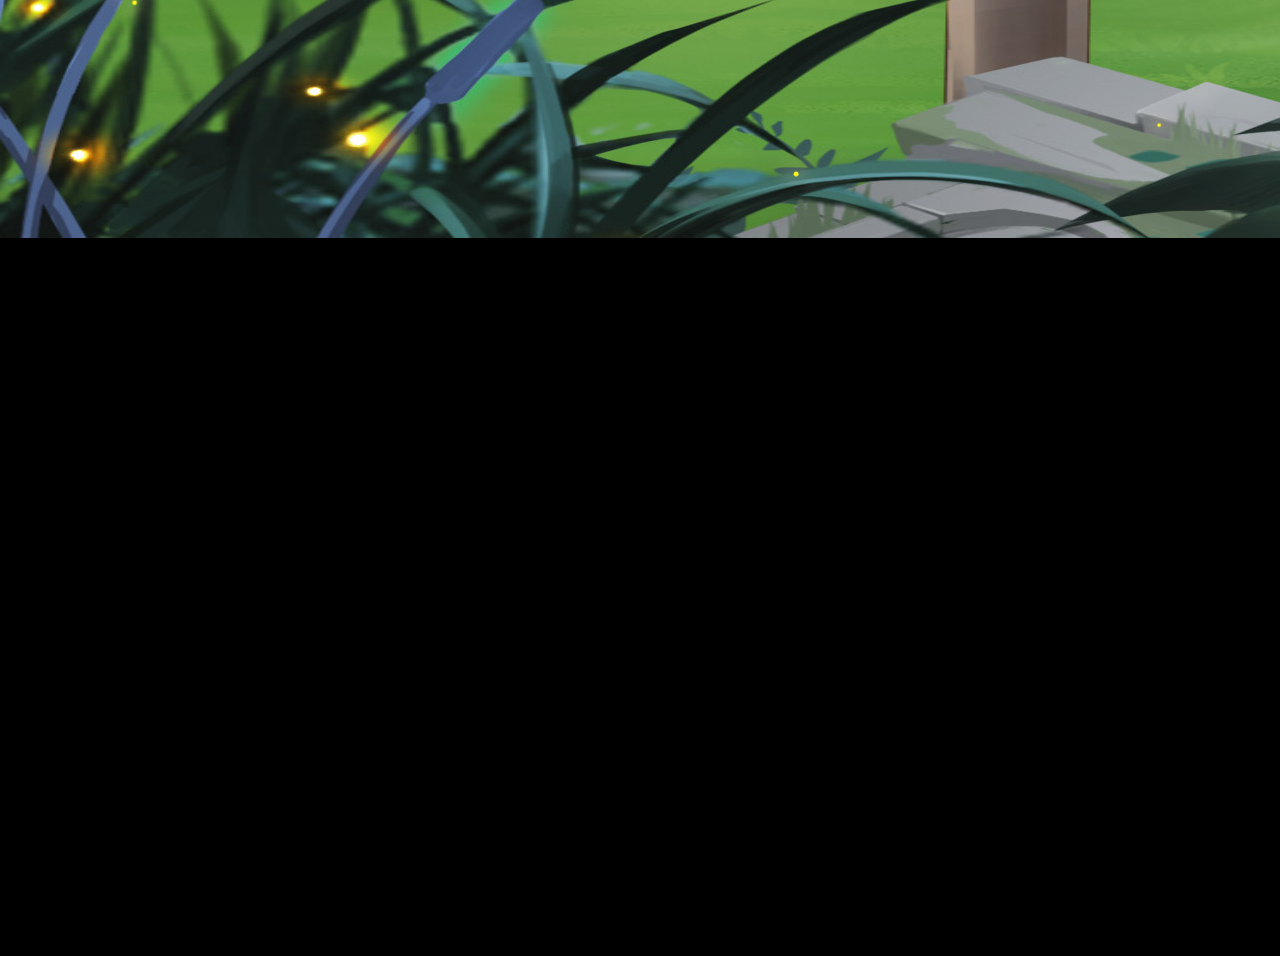
==== commit 18ed83ad: "2" ====
--- a/index.html
+++ b/index.html
@@ -6,937 +6,366 @@
   <meta http-equiv="X-UA-Compatible" content="IE=edge">
   <meta name="viewport" content="width=device-width, initial-scale=1.0, maximum-scale=1.0, user-scalable=no">
   <link href="css/swiper.min.css" rel="stylesheet">
-  <link href="css/animate.min.css" rel="stylesheet">
   <link href="css/common.css" rel="stylesheet">
-  <link href="css/colorbox.css" rel="stylesheet">
+  <link rel="stylesheet" type="text/css" href="css/animate.min.css" />
   <link rel="shortcut icon" href="images/favicon.ico"/>
-  <title>韩文手机端活动页</title>
+  <link href="https://fonts.loli.net/css2?family=Noto+Serif+SC&display=swap" rel="stylesheet">
+  <title>国内圣境引导页手机端</title>
   <meta name="keywords" content="" />
   <meta name="description" content="" />
+  <!--浏览器兼容HTML5标签-->
+	<!--[if lt IE 9]>
+		<script type="text/javascript" src="/js/html5.js"></script>
+	<![endif]-->
+	<!--移动端版本兼容 -->
+	<script type="text/javascript">
+		var phoneWidth =  parseInt(window.screen.width);
+		var phoneScale = phoneWidth/750;
+		var ua = navigator.userAgent;
+		if (/Android (\d+\.\d+)/.test(ua)){
+			var version = parseFloat(RegExp.$1);
+			if(version>2.3){
+				document.write('<meta name="viewport" content="width=750, minimum-scale = '+phoneScale+', maximum-scale = '+phoneScale+', target-densitydpi=device-dpi">');
+			}else{
+				document.write('<meta name="viewport" content="width=750, target-densitydpi=device-dpi">');
+			}
+		} else {
+			document.write('<meta name="viewport" content="width=750, user-scalable=no, target-densitydpi=device-dpi">');
+		}
+	</script>
 </head>
-
-<body>
-  <!--蒙层--> 
-<div class="masked" id="masked"></div>
-<!--预注册对应弹窗-->
-<div class="tc_success_big" id="tc_succes_big" style="display:none;"> 
-  <div class="tc_main_big">
-    <div class="closed"><img src="images/menu_closed.png" alt=""></div>
-    <div class="success_wrap">
-      <div class="success_text">
-        <p>사전예약을 완료하셨습니다!<br/>스토어 예약을 하시면 더 많은 보상이~</p>
-      </div>
-      <div class="success_btn">
-        <a href="https://leone.onelink.me/6pAM/iek7n7x2" target="_blank"><img src="images/part2_tc_btn1.png"></a>
-      </div>
-      <div class="success_text">
-        <p>사전예약을 완료하셨습니다!<br/>스토어 예약을 하시면 더 많은 보상이~</p>
-      </div>
-      <div class="success_btn">
-        <a href="https://game.naver.com/lounge/The_Legend_of_Neverland/board/detail/851161" target="_blank"><img src="images/part2_tc_btn2.png"></a>
-      </div>  
+<body style="opacity: 0">
+    <!--蒙层--> 
+    <div class="masked" id="masked"></div>
+    <!--视频弹窗-->
+    <div class="pop_fixed" id="pop_video">
+      <div class="pop_video_cont scale-up-center">
+          <div class="icon_close" id="close_video"><img src="images/tc_close.png" alt=""></div>
+          <div class="pop_v_box">
+              <video id="pop_v" controls src=""></video>
+          </div>
+      </div>
+  </div>
+    <!-- 奖励弹出框 -->
+    <div class="role_box scale-up-center">
+        <div class="content">
+            <div class="role_closed"><img src="images/tc_close.png" alt=""></div>
+            <div class="role_dabai"><img src="images/tc_dabai.png" alt=""></div>
+            <div class="note">
+            </div>
+        </div>
     </div>
-  </div>   
-</div> 
-<!--弹窗单个文案提示-->
- <div class="tc_text_tip_wrap"  style="display:none;"> 
-  <div class="tc_text_tip_bg">
-    <div class="closed"><img src="images/menu_closed.png" alt=""></div>
-    <div class="text_wrap">
-      <P>휴대폰 번호를</P>
-      <P>정확히 입력해주세요.</P>
+    <!--适龄提示弹窗-->
+    <div class="tc_rule scale-up-center" style="display: none;">
+      <div class="tc_rule_main">
+          <div class="rule_closed"><img src="images/tc_close.png" alt=""></div>
+          <div class="tc_rule_content">
+          <div class="news_cbt_wrap">
+              <div class="note">
+                  <p>1.本游戏是一款冒险题材的角色扮演类游戏。适用于年满12周岁以上的用户，建议未成年人在监护人的监护下使用游戏产品。</p>
+                  <p>2.本游戏设定在虚构的世界“卡巴拉”之中，不会与现实生活相混淆，玩家将会与世界的守护者花灵一起，为了解救卡巴拉的危机而努力奋斗。游戏中有基于文字的陌生人社交系统，该社交系统遵循相关法律法规进行监管。</p>
+                  <p>3.本游戏中有用户实名认证系统，认证为未成年人的用户将受到以下游戏限制：</p>
+                  <p>游戏中部分玩法和道具需要付费，未满8周岁的用户不能付费；8周岁以上未满16周岁的未成年用户，单次充值金额不得超过50元人民币，每月充值金额累计不得超过200元人民币；16周岁以上的未成年人用户，单次充值金额不得超过100元人民币，每月充值金额累计不得超过400元人民币；</p>
+                  <p>未成年人用户仅可在周五、周六、周日和法定假日每日20时至21时登录游戏。</p>
+                  <p>4.本游戏以守护“卡巴拉”展开剧情，鼓励玩家积极训练达成目标，帮助玩家在游戏的同时树立正确的世界观、人生观和价值观。</p>
+              </div>
+          </div>
+          </div>
+      </div>
     </div>
-  </div>   
-</div>
-<!--ios-->
-<div class="tc_text_tip_wrap"  style="display: none;"> 
-  <div class="tc_text_tip_bg">
-    <div class="closed"><img src="images/menu_closed.png" alt=""></div>
-    <div class="ios_wrap">
-      <h4>이벤트 등 프로모션 알림 수신 동의</h4>
-      <P>Ark Games Global Pte. Ltd.에서<br>제공하는 모든 게임 서비스 및 이벤트와 관련된<br/>프로모션 알림 수신에 동의합니다.</P>
-     
+    <!-- 固定在顶部icon -->
+    <div class="header">
+        <img src="images/part1_icon.png" alt="icon" class="part1_icon">
+        <div class="desc">
+            <p class="desc_title">圣境之塔</p>
+            <p>游戏定位语占位</p>
+        </div>
+        <div class="header_btn">
+            <a href="#" target="_blank" class="part1_btn_official"><img src="images/part1_go_official.png"></a>
+            <a href="javascript: void(0)" class="part1_down_tips"><img src="images/part1_down_btn.png"></a>
+        </div>
     </div>
-  </div>   
-</div> 
-
-<!--弹窗带按钮文案提示-->
-<div class="tc_text_tip_wrap"  style="display: none;"> 
-  <div class="tc_text_tip_bg">
-    <div class="closed"><img src="images/menu_closed.png" alt=""></div>
-    <div class="btn_wrap">
-      <h4>이벤트 등 프로모션 알림 수신 동의</h4>
-      <P>Ark Games Global Pte. Ltd.에서<br>제공하는 모든 게임 서비스 및 이벤트와 관련된<br/>프로모션 알림 수신에 동의합니다.</P>
-       <h6><img src="images/tc_btn.png"></h6>
-    </div>
-  </div>   
-</div> 
-
-<!--弹窗多组文案提示-->
- <div class="tc_msg_bg_wrap"  style="display: none;"> 
-  <div class="tc_msg_bg">
-    <div class="closed"><img src="images/menu_closed.png" alt=""></div>
-    <div class="msg_wrap">
-      <h4>개인정보 수집 및 이용 동의 안내</h4>
-      <P>Arkgames는 모바일 게임 ‘레오네: 레전드 오브 네버랜드’ 사전예약 <br/>
-        이벤트와 관련하여  <br>개인정보 수집 이용을 위해 [정보통신망법] 제 22조, 제 24조의 2. [개인정보<br/>보호법] 제15조, 제 17조, 제 22조에 따라 귀하의 동의를 받고자 합니다.</P>
-      <h5>개인정보 수집/이용 동의</h5>
-      <P>1.개인 정보 수집 이용 동의<br/>
-        게임 사전예약 업데이트 등 이벤트 프로모션 알림 전송<br/>
-        2. 개인 정보 수집 항목: 휴대폰 번호, OS 정보<br/>
-        *동의를 거부할 경우 사전등록이 불가능 합니다</P>
-      <h5>개인정보 수집/이용 동의</h5>
-      <P>Arkgames는 다음과 같이 개인정보를 위탁하고 있습니다.<br/>-㈜)마더네스트. 이벤트 등  프로모션 알림 전송</P>
-      <h6><img src="images/tc_btn.png"></h6>
-    </div>
-  </div>   
-</div>  
-<!--part7游戏介绍弹出对应--> 
-<div id="myModal" class="modal" style="display: none">
-  <div class="modal-content">
-    <span class="close_role cursor" onclick="closeModal()"><img src="images/menu_closed.png" alt=""></span>
-    <div class="mySlides">
-      <div class="role_tc_wrap">
-        <div class="role_left"><img src="images/part7_role_tc_img1.png"></div>
-        <div class="role_right">
-          <div class="role_tc_title"><h4><span>검투사</span></h4></div>
-          <div class="role_tc_text">
-            <p class="first_text">칼날을 빼내는 순간, 칼끝이 향하는 곳. <br/>마치 노을처럼 반짝이네.</p>
-            <p>검술사는 블레이드를 무기로 사용하며 <br/>근접 전투에 능하다. <br/>강력한 힘을 폭발 시켜 모든 것을 <br/>베어낸다! </p>
-          </div>
-          <div class="role_tc_skill"><img src="images/part7_role_tc_skill1.png"></div>
-          <div class="role_tc_video"><a class="videoBtn video1" href="https://www.youtube.com/embed/TpKgJEfNsYk"><img src="images/part7_video_img4.png"></a></div>
-        </div>
-      </div>
-    </div>
-    <div class="mySlides">
-      <div class="role_tc_wrap">
-        <div class="role_left"><img src="images/part7_role_tc_img2.png"></div>
-        <div class="role_right">
-          <div class="role_tc_title"><h4><span>레인저</span></h4></div>
-          <div class="role_tc_text">
-            <P  class="first_text">전장을 활공하는 매처럼<br>날카로운 화살 끝이 사냥감을 노린다.</p>
-            <P>레인저는 그 누구도 따라올 수 없는<br>기동성과 민첩한 몸을 가지고 있다.<br>끝없는 게릴라 전술 속에서<br>적의 약점을 파악하여 일격필살을 노린다.</P>
-
-          </div>
-          <div class="role_tc_skill"><img src="images/part7_role_tc_skill2.png"></div>
-          <div class="role_tc_video"><a class="videoBtn video1" href="https://www.youtube.com/embed/OzETaxsNmX4"><img src="images/part7_video_img2.png"></a></div>
-         
-        </div>
-      </div>
-    </div>
-    <div class="mySlides">
-      <div class="role_tc_wrap">
-        <div class="role_left"><img src="images/part7_role_tc_img3.png"></div>
-        <div class="role_right">
-          <div class="role_tc_title"><h4><span>학자</span></h4></div>
-          <div class="role_tc_text">
-            <p  class="first_text">가장 천부적인 마법사만이 학자라는<br/>이름을 짊어질 수 있다.</p>
-            <P>무기는 진리가 기록된 신비한 서적.<br/>학자에게 유일무이하고도<br/>강력한 힘을 부여한다. <br/> <br/</P>
-            
-          </div>
-          <div class="role_tc_skill"><img src="images/part7_role_tc_skill3.png"></div>
-          <div class="role_tc_video"><a class="videoBtn video1" href="https://www.youtube.com/embed/6Uaw0An39sg"><img src="images/part7_video_img3.png"></a></div>
-        </div>
-      </div>
-    </div>
-    <div class="mySlides">
-      <div class="role_tc_wrap">
-        <div class="role_left"><img src="images/part7_role_tc_img4.png"></div>
-        <div class="role_right">
-          <div class="role_tc_title"><h4><span>공예가</span></h4></div>
-          <div class="role_tc_text">
-            <p  class="first_text">메카닉과 연금술이 어우러지는<br>총기의 교향곡.</p>
-            <p>연금술의 원리를 총포에 녹여낸 공예가.<br/>사대 원소 속성을 조화롭게 사용하여<br/>순간적으로 화력을 집중할 수 있다. <br/> <br/></p>
-          </div>
-          <div class="role_tc_skill"><img src="images/part7_role_tc_skill4.png"></div>
-          <div class="role_tc_video"><a class="videoBtn video1" href="https://www.youtube.com/embed/QVa12boMCYg"><img src="images/part7_video_img1.png"></a></div>
-        </div>
-      </div>
-    </div>
-    <a class="prev" onclick="plusSlides(-1)">&#10094;</a>
-    <a class="next" onclick="plusSlides(1)">&#10095;</a>
-    <div class="caption-container">
-      <p id="caption"></p>
-    </div>
-   
-  </div>
-</div>
-<!--侧边栏--> 
-<div class="sidebar_box">
-  <div class="title valign-between">
-    <div class="closed"><img src="images/menu_closed.png" alt=""></div>
-  </div>
-  <div class="sidebar_main">
-     <h1><img src="images/sidebar_logo.png"></h1>
-    <ul class="sidebar_nav">
-      <li class="event">
-        <a class="sidebar_title link_part1" href="javascript:void(0);">메인</a>
-      </li>
-      <li class="event">
-        <a class="sidebar_title link_part2" href="javascript:void(0);">사전예약</a>
-      </li>
-      <li class="intro ">
-        <a class="sidebar_title link_part3 " href="javascript:void(0);">이벤트</a>
-        <!-- <ul>
-          <li><a class="sidebar_subtitle link_part3" href="javascript:void(0);">목표 달성 이벤트</a></li>
-          <li><a class="sidebar_subtitle link_part4" href="javascript:void(0);">공식 라운지 이벤트</a></li>
-        </ul> -->
-      </li>
-      <li class="intro">
-        <a class="sidebar_title" href="javascript:void(0);"><h4>게임 소개</h4></a>
-        <ul>
-          <li><a class="sidebar_subtitle link_part5" href="javascript:void(0);">주요 특징</a></li>
-          <li><a class="sidebar_subtitle link_part6" href="javascript:void(0);">세계관</a></li>
-          <li><a class="sidebar_subtitle link_part7" href="javascript:void(0);">직업</a></li>
-          <li><a class="sidebar_subtitle link_part8" href="javascript:void(0);">정령 시스템</a></li>
-        </ul>
-      </li>
-      <li class="event">
-        <a class="sidebar_title link_part9" href="javascript:void(0);">미디어</a>
-      </li>
-    </ul>
-    
-  </div>
-  <div class="sidebar_ico">
-    <a class="common_ico_follow" href="https://game.naver.com/lounge/The_Legend_of_Neverland/home" target="_blank"><img src="images/nav_game.png" alt=""></a>
-    <a class="common_ico_fb" href="https://www.youtube.com/channel/UCLFaQOsc0oVt4UvSDTtek1w" target="_blank"><img src="images/nav_yt.png" alt=""></a>
-    <a class="common_ico_game" href="#" target="_blank"><img src="images/nav_link.png" alt=""></a>
-  </div>
-</div>
-<!--menu--> 
-  <div class="common_menu"><img src="images/part1_menu.png"></div>
-  <!--主体内容--> 
-  <div class="swiper-container swiper-fullscreen">
-    <div class="swiper-wrapper">
+ <!--主体内容--> 
         <!--part1-->
-      <div class="swiper-slide slide1" data-hash="slide01">
+      <div class="part slide1" id="pro1" name="pro1">
         <div class="main_show">
-          <video x5-video-player-type="h5-page" x5-playsinline="true" webkit-playsinline playsinline muted autoplay loop class="bgvideo video">
-            <source src="media/main.mp4" type="video/mp4">
-        </video> 
-          <!-- <video src="media/main.mp4" class="bg-video" muted="" loop="loop" autoplay="autoplay"></video>  -->
-          <div class="bgm_icon"> <img src="images/part1_music.png" id="bgm_icon"></div>
-                   <div class="part1_logo ani" swiper-animate-effect="fadeInUp" swiper-animate-duration="0.5s" swiper-animate-delay="0.15s"><img src="images/part1_logo.png"></div>
-              <div class="part1_solgen ani" swiper-animate-effect="fadeInDown" swiper-animate-duration="0.5s" swiper-animate-delay="0.24s"><img src="images/part1_solgen.png"></div>
-              <div class="part1_video_btn ani" swiper-animate-effect="fadeInDown" swiper-animate-duration="0.5S" swiper-animate-delay="0.35s">
-                <a class="part1_video_play video1 ani" id="playbtn" href="https://www.youtube.com/embed/thf3JNxwpdU/?autoplay=1&loop=1;controls=0&amp;showinfo=0&fmt=22"><div><span></span></div></a> 
+          <!-- <video data-v-a379813c="" poster="" loop="loop" playsinline="" src="media/main.mp4" autoplay="autoplay" preload="auto"  class="bgvideo video bg-video"></video> -->
+              <!--logo-->
+              <div class="part1_logo wow  fadeInUp"  data-wow-delay="0s"><img src="images/part1_logo.png"></div> 
+              <!--音频-->
+              <!-- <div class="part1_audio "><a href="javascript: void(0)" class="btn-bgm btn-bgm-on"></a></div> -->
+              <!--sologen和播放-->
+              <div class="slo fadeInUp wow" data-wow-delay="0.4s"></div>
+              <div class="video_play fadeInUp wow"  data-wow-delay="0.2s">
+                  <div class="video_paly_one"><a  class="part1_video_play" mp4="https://gamesvmg.wmupd.com/webops/ht_3.2pv.mp4"><span></span></a></div>
               </div>
-              <div class="part1_btn ani"  swiper-animate-effect="fadeInDown" swiper-animate-duration="0.5S" swiper-animate-delay="0.45s"><img src="images/part1_btn.png"></div>
-              <div class="part1_down"><img src="images/part1_down.png"></div>
-              <div class="part1_footer"><img src="images/part1_footer.png"></div>
-          </div>
- 
-      </div>
+              <!--公测礼包漂浮提示-->
+              <!-- <div class="part_box_suspend first"><img src="images/part1_box_suspend.png"></div> -->
+              <!--适龄提示-->
+              <div class="part1_age_tip wow fadeInUp" data-wow-delay="0.6s"><img src="images/part1_age_tip.png" alt=""></div>
+              <!--立即下载-->
+              <div class="part1_down wow  fadeInUp" data-wow-delay="0.6s"><img src="images/part1_down_now.png"></div>
+        </div>
+      </div>
+      <div class="part1_top_bg"></div>
         <!--part2-->
-        <div class="swiper-slide slide2 slidea scroll" data-hash="slide02"> 
-
-          <div class="swiper-container  scroll_main" id="swiper-container2" >
-            <div class="swiper-wrapper scroll_main1">
-              <div class="swiper-slide  slide1_sroll1">                
-                <div class="main_show">
-                  <div class="part2_register_slogen"><img src="images/part_cx_slide_img1.png"></div>
-                
-                    
-               
-                      <div class="part2_award_gift">
-                        <img src="images/part2_award_gift.png">
-                      </div>
-                      <div class="register_left_bottom">
-                      <div class="ios_tab">
-                        <lable class="one gg"><span class='input_style radio_bg'><input type="radio" name="type" value="and" checked="checked"></span><strong><img src="images/part2_ico_gg.png"></strong></lable>
-                        <lable class="one ios"><span class='input_style radio_bg'><input type="radio" name="type" value="ios"></span><strong><img src="images/part2_ico_ios.png"></strong></lable>
-                      </div>
-                    <div class="register_input" >
-                        <P><span>010<strong class="line"></strong></span><input name="mobile" type="text"  class="text_content1" value="휴대폰 번호를 입력 （-없이 입력)"/></P>
-                    </div>
-                    <div class="register_checkbox_tip">
-                      <P><input type="checkbox" id="checkbox1"><label for="checkbox1"> 아래 내용을 모두 확인했으며, 모두 동의합니다.</label></P>  
-                      <P><input type="checkbox" id="checkbox2"><label for="checkbox2"> [필수] 레오네 사전예약 이벤트 및 프로모션 알림 수신동의  <a href="#" class="law_text1">자세히 보기</a></label></P> 
-                      <P><input type="checkbox" id="checkbox3"><label for="checkbox3">[필수] 사전예약 개인정보 수집 및 이용 동의 <a href="#" class="law_text2">자세히 보기</a></P> 
-                    </div>
-                    <div class="register_yy_btn  re_btn">
-                      <a href="#"><img src="images/part2_law_tip1.png"></a>
-                    </div>
-                    <div class="register_cbt_tip">
-                      <P> CBT 자동 응모 이벤트 안내</P>
-                      <P>*공식 홈페이지를 통해 사전예약 신청 시 CBT에 자동 응모됩니다.</P>
-                      <P>*CBT 당첨 안내는 LMS를 통해 확인 가능합니다.</P>
-                      <P>*CBT는 안드로이드 기기 이용자에 한해 진행됩니다。</P>
-                    </div>
-                    </div>
-                </div>
-               </div>
-               <div class="swiper-slide slide1_sroll2">                
-                <div class="main_show">
-                    <div class="event_title">
-                      <a href="http://www.baidu.com" target="_blank"><img src="images/part_cx_event_title.png"></a>
-                    </div>
-                      <div class="event1">
-                          <a href="http://www.baidu.com" target="_blank"><img src="images/part_cx_event_img1.png"></a>
-                          <a href="http://www.baidu.com" target="_blank"><img src="images/part_cx_event_img2.png"></a>
-                          <a href="http://www.baidu.com" target="_blank"><img src="images/part_cx_event_img3.png"></a>
-                          <a href="http://www.baidu.com" target="_blank"><img src="images/part_cx_event_img4.png"></a>
-                          <a href="http://www.baidu.com" target="_blank"><img src="images/part_cx_event_img5.png"></a>
-                          <a href="http://www.baidu.com" target="_blank"><img src="images/part_cx_event_img6.png"></a>
-                      </div>
-                </div>  
-               </div>
-               <div class="swiper-slide slide1_sroll3">                
-                <div class="main_show">
-                    <div class="hd1">
-                        <a href="http://www.baidu.com" target="_blank"><img src="images/part3_cx_hd_img1.png"></a>
-                        <a href="http://www.baidu.com" target="_blank"><img src="images/part3_cx_hd_img2.png"></a>
-                        <a href="http://www.baidu.com" target="_blank"><img src="images/part3_cx_hd_img3.png"></a>
-                    </div>
-                </div>  
-               </div>
-            </div>
-            <div class="swiper-scrollbar slide_scrollTop"></div>
-          </div>
-        </div>
-
-        <!--part5-->
-      <div class="swiper-slide slide5" data-hash="slide03">  
+      <div class="part slide2" id="pro2"  name="pro2">
         <div class="main_show">
-       
-          <div class="part5_video_slogen ani" swiper-animate-effect="fadeInUp" swiper-animate-duration="0.5s" swiper-animate-delay="0.2s"><img src="images/part5_video_title.png"></div>
-        
-              <div class="main_center  ani" swiper-animate-effect="fadeInUp" swiper-animate-duration="0.5s" swiper-animate-delay="0.3s">
-                <div class="swiper-container page5_swiper">
-                  <div class="swiper-wrapper">
-                    <div class="swiper-slide">
-                        <a class="videoBtn  video1" href="https://www.youtube.com/embed/6Uaw0An39sg/?autoplay=1&loop=1;controls=0&amp;showinfo=0&fmt=22" ><img src="images/part5_video_img1.png" data-url="#"> </a>
-                    </div>
-
-                    <div class="swiper-slide">  <a class="videoBtn  video1" href="https://www.youtube.com/embed/UikZrl0WbdA/?autoplay=1&loop=1;controls=0&amp;showinfo=0&fmt=22">
-
-                   <img src="images/part5_video_img2.png" data-url="#"></a> </div>
-                    <div class="swiper-slide">  <a class="videoBtn  video1" href="https://www.youtube.com/embed/UikZrl0WbdA/?autoplay=1&loop=1;controls=0&amp;showinfo=0&fmt=22" >
-                     <img src="images/part5_video_img3.png" data-url="#"></a></div>
-                    <div class="swiper-slide">  <a class="videoBtn  video1" href="https://www.youtube.com/embed/UikZrl0WbdA/?autoplay=1&loop=1;controls=0&amp;showinfo=0&fmt=22" >
-
-                  <img src="images/part5_video_img4.png" data-url="#"></a></div>
+          <div class="part2_title1"><img src="images/part2_title1.png"></div>
+          <div class="jiangli    wow fadeInUp" data-wow-delay="0.4s">
+              <div class="part2_map">
+                  <div class="box_wrap">
+                    <div class="box_01 box_img"><img  src="images/part2_box_img1.png"></div>
+                    <div class="box_02 box_img"><img  src="images/part2_box_img2.png"></div>
+                    <div class="box_03 box_img"><img  src="images/part2_box_img3.png"></div>
+                    <div class="box_04 box_img" ><img src="images/part2_box_img4.png"></div>
+                    <div class="box_05 box_img"><img  src="images/part2_box_img5.png"></div>
+                    <div class="box_06 box_img"><img  src="images/part2_box_img6.png"></div>
+                    <div class="box_07 box_img"><img  src="images/part2_box_img7.png"></div>
+                    <div class="box_08 box_img"><img  src="images/part2_box_img8.png"></div>
+                    <div class="box_09 box_img"><img  src="images/part2_box_img9.png"></div> 
                   </div>
-                  <!-- <div class="swiper-pagination"></div> -->
-                  <div class="swiper-button-next"></div>
-                  <div class="swiper-button-prev"></div>
+                </div>
+          </div>
+        </div>
+      </div>
+        <!--part3-->
+      <div class="part slide3"  id="pro3"  name="pro3">
+        <div class="main_show1   wow fadeInUp" data-wow-delay="0.4s">
+          <div class="part3_cd_bg"></div>
+           <div class="video_banner" >
+              <div class="swiper-container part2_swiper swiper">
+                  <div class="swiper-wrapper  video_banner1">
+                      <div class="swiper-slide"><a href="javascript:void(0)"   class="video1" mp4="https://lf3-fe-tos.dailygn.com/obj/g-marketing-act-assets/2023_07_14_15_29_31/nz.mp4"><span></span><img src="images/part3_banner1.png"></a></div>
+                      <div class="swiper-slide "><a href="javascript:void(0)"  class="video1" mp4="https://gamesvmg.wmupd.com/webops/ht_3.2pv.mp4"><span></span><img src="images/part3_banner1.png"></a></div>
+                      <div class="swiper-slide "><a href="javascript:void(0)"  class="video1"  mp4="https://lf3-fe-tos.dailygn.com/obj/g-marketing-act-assets/2023_06_07_09_19_14/1-s.mp4"><span></span><img src="images/part3_banner1.png"></a></div>
+                      <div class="swiper-slide"><a href="javascript:void(0)"   class="video1" mp4="https://lf3-fe-tos.dailygn.com/obj/g-marketing-act-assets/2023_06_07_09_19_32/2-s.mp4"><span></span><img src="images/part3_banner1.png"></a></div>
+                      <div class="swiper-slide "><a href="javascript:void(0)"  class="video1"  mp4="https://lf3-fe-tos.dailygn.com/obj/g-marketing-act-assets/2023_06_07_09_20_00/4-s.mp4"><span></span><img src="images/part3_banner1.png"></a></div>
+                      <div class="swiper-slide"><a href="javascript:void(0)"   class="video1" mp4="https://lf3-fe-tos.dailygn.com/obj/g-marketing-act-assets/2023_07_14_15_29_31/nz.mp4"><span></span><img src="images/part3_banner1.png"></a></div>
+                      <div class="swiper-slide"><a href="javascript:void(0)"   class="video1" mp4="https://lf3-fe-tos.dailygn.com/obj/g-marketing-act-assets/2023_07_14_15_29_31/nz.mp4"><span></span><img src="images/part3_banner1.png"></a></div>
+                      <div class="swiper-slide "><a href="javascript:void(0)"  class="video1" mp4="https://gamesvmg.wmupd.com/webops/ht_3.2pv.mp4"><span></span><img src="images/part3_banner1.png"></a></div>
+                      <div class="swiper-slide "><a href="javascript:void(0)"  class="video1"  mp4="https://lf3-fe-tos.dailygn.com/obj/g-marketing-act-assets/2023_06_07_09_19_14/1-s.mp4"><span></span><img src="images/part3_banner1.png"></a></div>
+                      <div class="swiper-slide"><a href="javascript:void(0)"   class="video1" mp4="https://lf3-fe-tos.dailygn.com/obj/g-marketing-act-assets/2023_06_07_09_19_32/2-s.mp4"><span></span><img src="images/part3_banner1.png"></a></div>
                   </div>
               </div>
-         
-          
-                <!-- <div class="part_video_img">
-                  <div class="part_video_img1 part_video_img0 ani" style="margin-right:0.1rem" swiper-animate-effect="fadeInDown" swiper-animate-duration="0.35s" swiper-animate-delay="0.3s"><a class="videoBtn  video1" href="https://www.youtube.com/embed/UikZrl0WbdA/?autoplay=1&loop=1;controls=0&amp;showinfo=0&fmt=22" ><img src="images/part5_video_img1.png"></a></div>
-                  <div class="part_video_img2 part_video_img0 ani" swiper-animate-effect="fadeInDown" swiper-animate-duration="0.5s" swiper-animate-delay="0.45s"><a class="videoBtn  video1" href="https://www.youtube.com/embed/UikZrl0WbdA/?autoplay=1&loop=1;controls=0&amp;showinfo=0&fmt=22" ><img src="images/part5_video_img2.png"></a></div>
-                  <div class="part_video_img3 part_video_img0 ani" swiper-animate-effect="fadeInDown" swiper-animate-duration="0.5s" swiper-animate-delay="0.55s"><a class="videoBtn  video1" href="https://www.youtube.com/embed/UikZrl0WbdA/?autoplay=1&loop=1;controls=0&amp;showinfo=0&fmt=22" ><img src="images/part5_video_img3.png"></a></div>
-                  <div class="part_video_img4 part_video_img0 ani" swiper-animate-effect="fadeInDown" swiper-animate-duration="0.5s" swiper-animate-delay="0.65s"><a class="videoBtn  video1" href="https://www.youtube.com/embed/UikZrl0WbdA/?autoplay=1&loop=1;controls=0&amp;showinfo=0&fmt=22" ><img src="images/part5_video_img4.png"></a></div>
-                </div> -->
-              </div>
-      </div> 
-        <!--part6-->    
-      <div class="swiper-slide slide6 " data-hash="slide04"  > 
-        <div class="main_show">
-            <div class="part6_introduction_title ani" swiper-animate-effect="fadeInLeft" swiper-animate-duration="0.5s" swiper-animate-delay="0.25s"><img src="images/part6_introduction_title.png"></div>
-            <div  class="part_introduction_text ani" swiper-animate-effect="fadeInRight" swiper-animate-duration="0.5s" swiper-animate-delay="0.25s">
-                <div class="ani part_introduction_text_btn" swiper-animate-effect="fadeIn" swiper-animate-duration="0.5S" swiper-animate-delay="0.55s">
-                  <a class="part_introduction_text_btn_play video1" id="playbtn" href="https://www.youtube.com/embed/thf3JNxwpdU/?autoplay=1&loop=1;controls=0&amp;showinfo=0&fmt=22"><div><span></span></div></a> 
-                </div>
-              </div> 
-        </div>  
-      </div>
-      <!--part7 role_masked-->
-      <div class="swiper-slide slide7" data-hash="slide05" >
-        <div class="main_show">
-          <video x5-video-player-type="h5-page" x5-playsinline="true" webkit-playsinline playsinline muted autoplay loop class="bg-video video">
-            <source src="media/part6_video.mp4" type="video/mp4">
-        </video> 
-          <!-- <video src="media/part6_bg.mp4" class="bg-video" muted="" loop="loop" autoplay="autoplay"></video>  -->
-          <div class="part7_top">
-            <div class="part7_role_slogen ani" swiper-animate-effect="fadeInUp" swiper-animate-duration="0.5s" swiper-animate-delay="0.25s"><img src="images/part7_role_img_03_title.png"></div>
-            <div class="part7_role_text ani" swiper-animate-effect="fadeInDown" swiper-animate-duration="0.5s" swiper-animate-delay="0.3s"><p>수시로 직업 전환이 되는 멀티 직업 시스템, <br/>
-              또다른 자유도를 안겨드립니다.</p></div>
-         </div>
-          <div class="main_center  ani" swiper-animate-effect="fadeInUp" swiper-animate-duration="0.5s" swiper-animate-delay="0.4s" >
-            <div class="swiper-container page7_swiper">
-              <div class="swiper-wrapper">
-                <div class="swiper-slide"><a onclick="openModal();currentSlide(1)" ><img src="images/part7_role_img_01.png" data-url="#"> </a></div>
-                <div class="swiper-slide"><a onclick="openModal();currentSlide(2)" ><img src="images/part7_role_img_02.png" data-url="#"> </a></div>
-                <div class="swiper-slide"><a onclick="openModal();currentSlide(3)" ><img src="images/part7_role_img_03.png" data-url="#"></a></div>
-                <div class="swiper-slide"><a onclick="openModal();currentSlide(4)" ><img src="images/part7_role_img_04.png" data-url="#"></a></div>
-              </div>
-              <!-- <div class="swiper-pagination"></div> -->
+              <div class="swiper-pagination part2_pagination"></div>
+              <div class="part4_banner_text1"><img src="images/part4_banner_text.png"></div>
               <div class="swiper-button-next"></div>
               <div class="swiper-button-prev"></div>
+           </div>
+      </div>  
+      </div>
+      <!--part4-->
+      <div class="part slide4"  id="pro4"  name="pro4">
+        <div class="main_show   wow fadeInUp"  data-wow-delay="0.4s">
+          <div class="part4_rabbit_bg"></div>
+          <div class="part_new_banner">
+              <div class="part4_kuang_bg"><img src="images/part4_kuang_bg.png"></div>
+              <div class="part4_rabbit"><img src="images/part4_rabbit.png"></div>
+              <div class="swiper-container part_new_banner_swiper swiper">
+                  <div class="swiper-wrapper">
+                      <div class="swiper-slide"><img src="images/part4_banner1.jpg"></div>
+                      <div class="swiper-slide"><img src="images/part4_banner1.jpg"></div>
+                      <div class="swiper-slide"><img src="images/part4_banner1.jpg"></div>
+                      <div class="swiper-slide"><img src="images/part4_banner1.jpg"></div>
+                      <div class="swiper-slide"><img src="images/part4_banner1.jpg"></div>
+                  </div>
               </div>
-          </div>
-          <!-- <div class="inner">
-            <div class="content">
-              <div class="part_video_left">
-              
-                <div class="part_video_img">
-                <div class="part_video_img1 ani"  swiper-animate-effect="fadeInLeft" swiper-animate-duration="0.5s" swiper-animate-delay="0.35s"><a onclick="openModal();currentSlide(1)" ><img src="images/part7_role_img_01.png"></a></div>
-                <div class="part5_video_img2 ani"  swiper-animate-effect="fadeInLeft" swiper-animate-duration="0.5s" swiper-animate-delay="0.45s"><a  onclick="openModal();currentSlide(2)" ><img src="images/part7_role_img_02.png"></a></div>
-                <div class="part_video_img3 ani"  swiper-animate-effect="fadeInLeft" swiper-animate-duration="0.5s" swiper-animate-delay="0.55s"><a onclick="openModal();currentSlide(3)" ><img src="images/part7_role_img_03.png"></a></div>
-                <div class="part_video_img4 ani"  swiper-animate-effect="fadeInLeft" swiper-animate-duration="0.5s" swiper-animate-delay="0.65s"><a  onclick="openModal();currentSlide(4)" ><img src="images/part7_role_img_04.png"></a></div>
-              </div>
-              </div>
+              <div class="swiper-pagination part4_pagination"></div>
+              <div class="part4_banner_text"><img src="images/part4_banner_text.png"></div>
+              <div class="swiper-button-next"></div>
+              <div class="swiper-button-prev"></div>
+          </div>
+        </div>  
+      </div>
+      <!--part5-->
+      <div class="part  slide5"  id="pro5"  name="pro5">
+        <div class="yhc"><div class="container1"></div></div>
+        <div class="main_show1">
+            <div class="part4_partner  wow fadeInUp"   data-wow-delay="0.4s"> 
+                <a href="https://v.douyin.com/DrFApeS/" target="_blank"><img src="images/part5_footer_copyright_dy.png" class="icon_img"></a>
+                <div class="part_wx_tip">
+                    <img src="images/part5_footer_copyright_gzh.png" class="part_wx icon_img">
+                    <div class="part_wx_code"><div class="ewm_wx"><img src="images/part5_wx_code.png"></div></div>
+                </div>
+                <a href="https://www.taptap.cn/app/216313" target="_blank"><img src="images/part5_footer_copyright_tap.png" class="icon_img"></a>
+                <a href="https://www.3839.com/a/138140.htm" target="_blank"> <img src="images/part5_footer_copyright_hykb.png" class="icon_img"></a>
+                <div class="part_qq_tip">
+                    <img src="images/part5_footer_copyright_qq.png" class="part_qq icon_img">
+                    <div class="part_qq_code" >
+                        <div class="group-item">
+                            <div class="txt">
+                                <p>QQ一群</p>
+                                <p>979378337</p>
+                            </div>
+                            <div class="btn_qqgroup"></div>
+                        </div>
+                        <div class="group_line"><img src="images/part5_qq_line.png"></div>
+                        <div class="group-item">
+                            <div class="txt">
+                                <p>QQ二群</p>
+                                <p>246130063</p>
+                            </div>
+                            <div class="btn_qqgroup"></div>
+                        </div>
+                    </div>
+                </div>
             </div>
-          </div>      -->
-        </div>
-      </div>
-        <!--part8_role_Character-->
-      <div class="swiper-slide slide8" data-hash="slide06" > 
-          <div class="main_show">
-            <div class="part8_top">
-              <div class="part8_solgen"><img src="images/part8_solgen.png"></div> 
-              <div class="part8_title">
-                <P>수만 가지의 전투 포메이션!<br/>
-                  나만의 정령으로 다양한 전투와 레오네 세계로!</P>
-              </div> 
+        </div>  
+      </div>
+
+      <!--footer-->
+      <div class="footer">
+        <div class="footer_container wow fadeInUp" >
+            <div class="footer_tip">
+                <P class="footer_tip_text">健康游戏忠告：抵制不良游戏，拒绝盗版游戏。注意自我保护，谨防受骗
+                上当。适度游戏益脑，沉迷游戏伤身。合理安排时间，享受健康生活。</P>
+                <ul class="footer_tip_link">
+                  <li><a href="privacy.html" target="_blank">《用户协议》</a></li> <li class="footer_line"><img src="images/footer_line.jpg"></li>
+                  <li><a href="rule.html" target="_blank">《隐私政策》 </a></li>  <li class="footer_line"><img src="images/footer_line.jpg"></li>
+                  <li><a href="teding.html" target="_blank">《儿童隐私政策》</a></li>
+                </ul>
+                <p class="footer_tip_text">本网络游戏适合12周岁以上的用户使用</p>
+                <div class="footer_tip_btn">
+                  <a href="https://static.gameark.cn/v6/jianhu/" target="_blank">未成年保护 ></a>
+                </div>
+                <div class="footer_tip_info">
+                    <P>公示证件信息如下:  - 北京乐游方舟科技有限公司  - <a href="https://www.beian.gov.cn/portal/registerSystemInfo?recordcode=11010502033859">京公安网备11010102004470号</a>  <br/> - <a href="https://beian.miit.gov.cn/#/Integrated/index">京ICP备2020044708号-2</a>  - <a href="https://dxzhgl.miit.gov.cn/#/home">增值电信业务经营许可证：京B2-20210321</a>  - 国<br/>新出审【2022】1185号  - ISBN-978-7-498-09712-5  - 营业执照</P>
+                    <P>其他第三方信息</P>
+                    <P>中央网信办违法和不良信息举报中心https://www.12377.cn/</P>
+                    <P>客服电话：028-63209138</P>
+                    <P>游戏违规举报联系方式:tousu@arkgames.com</P>
+                </div>
+                    
             </div>
-            <div class="role">
-                <div class="part8_menu">
-                  <div class="list">
-                    <div class="swiper-container part8_swiper">
-                      <div class="swiper-wrapper">
-                        <div class="swiper-slide"><img src="images/part8_bdl_small.png" /></div>
-                        <div class="swiper-slide"><img src="images/part8_sly_small.png" /></div>
-                        <div class="swiper-slide"><img src="images/part8_jg_small.png" /></div>
-                        <div class="swiper-slide"><img src="images/part8_linglan_small.png" /></div>
-                        <div class="swiper-slide"><img src="images/part8_sl_small.png" /></div>
-                        <div class="swiper-slide"><img src="images/part8_sc_small.png" /></div>
-                        <div class="swiper-slide"><img src="images/part8_ct_small.png" /></div>
-                        <div class="swiper-slide"><img src="images/part8_zyh_small.png" /></div>
-                        <div class="swiper-slide"><img src="images/part8_jzh_small.png" /></div>
-                        <div class="swiper-slide"><img src="images/part8_yjc_small.png" /></div>
-                      </div>
-                    </div>
-                  </div>
-                  <div class="swiper-button-next"></div>
-                  <div class="swiper-button-prev"></div>
-              </div>
-              <dl class="content_tro">
-                <!--并蒂莲-->
-              <dd>
-                 <img src="images/part4_bdl.png" class="role_people"/> 
-                <div class="note">
-                  <div class="scroll">
-                    <h4><span>트윈 로터스</span></h4>
-                    <p>꽃말: 공생<br/>
-                      매우 희귀한 트위 로터스. 언니 멜로디아와 동생<br/>
-                      반주가 함께 나타난다.<br/>
-                      일심동체 쌍둥이 자매지만 인류와 생활하면서 다<br/>
-                      른 성격으로 성장했다.<br/>
-                      한 명은 귀여운 외모와 조용한 성격으로, 다른 한<br/>
-                      명은 활발한 성격을 가지고 있다.<br/>
-                      마녀 형상으로 사람앞에 나타나며, 항상 가지고 다<br/>
-                      니는 악기는 "목숨을 바쳐서라도 수호해야 할 물건<br/>
-                      "이다.
-                    
-                      </p>
-                    
-                  
-                  </div>
-                </div>
-              </dd>
-                <!-- 十六夜-->
-                <dd>
-                  <img src="images/part4_sly.png" class="role_people"/> 
-            
-                  <div class="note">
-                    <div class="scroll">
-                      <h4><span>체스트넛 로즈</span></h4>
-                      <p>꽃말: 결점<br/>「그 사건」 이후, 자신의 감정 버튼을 <br/>
-                        꺼버렸다.<br/>
-                        몸과 마음속에 복수의 그림을 숨기고, 모든 감정을 <br/>
-                        갑옷속에 숨겨 복수만을 위해 살아가는 소녀다. 인<br/>
-                        류의 숙청이 그녀의 유일한 소원이다.<br/>
-                        체스트넛 로즈의 꽃 모양처럼, 결점이 있는 물건에<br/>
-                        집착스러운 모습을 보인다.
-                        </p>
-                    </div>
-                  </div>
-                </dd>
-                <!--桔梗-->
-                <dd>
-                  <img src="images/part4_jg.png" class="role_people"/> 
-             
-                <div class="note">
-                  <div class="scroll">
-                    <h4><span>정령 시스템</span></h4>
-                    <p>꽃말: 절망의 사랑<br/>
-                      발론은 정말 믿을만한 동료이다. <br/>
-                      하지만 자신의 생각을 말하는 것을 좋아하지 않아. 말수<br/>
-                      가 적다.<br/>
-                      발론은 충성이 정의보다 중요하다고 생각하며, 명령에<br/>
-                      무조건 복종한다.<br/>
-                      사람들이 흔히 말하는 선과 악은 버린지 오래다.
-                    
-                      </p>
-                  </div>
-                </div>
-                </dd>
-                    <!--铃兰-->
-              <dd>
-                <img src="images/part4_ll.png" class="role_people"/> 
-              
-                <div class="note">
-                  <div class="scroll">
-                    <h4><span>메이벨스</span></h4>
-                    <p>꽃말: 돌아온 행복<br/>
-                      메이벨스와 처음 마주친 사람은 그녀의 천진난만<br/>
-                      함에 이끌리지만, 다른 사람보다 민감한 그녀는 항<br/>
-                      상 주위 사람들을 힘들게 한다.<br/>
-                      과거에 일어난 일로 그녀는 이런 성격을 가지게 되<br/>
-                      었지만, 아무도 그녀의 과거를 모른다.<br/>
-                      그래서인지 메이벨스는 항상 남들에게 상처주는 <br/>
-                      말로 자신의 고독함을 숨긴다.
-                      </p>
-                  </div>
-                </div>
-              </dd>
-            
-                <!--睡莲-->
-              <dd>
-                <img src="images/part4_sl.png" class="role_people"/> 
-               
-                <div class="note">
-                  <div class="scroll">
-                    <h4><span>님페이아</span></h4>
-                    <p>꽃말: 순진<br/>대부분의 시간 동안 물속에 잠겨 있으며, 물에서 장시간 떨어진 경우<br/>
-                      장시간 떨어진 경우 질식되는 느낌을 받는다.<br/>
-                      인간과의 접촉을 거의 하지 않으며, 인간 사회 및 <br/>
-                      감정에 대해 잘 모른다. 반박자 느린 성격에 항상 <br/>
-                      순진무구한 표정을 한다.<br/>
-                      그녀와 이야기를 나눈다면, 그녀의 생각이 다른 사<br/>
-                      람과 조금 다르다는 걸 확인할 수 있다.<br/>
-                      환경의 영향을 받은건지 선천적으로 지능이 부족<br/>
-                      한지는 아직 모른다.
-                      </p>
-                  </div>
-                </div>
-              </dd>
-              <!--山茶cuowu-->
-              <dd>
-                <img src="images/part4_sc.png" class="role_people"/> 
-          
-                <div class="note">
-                  <div class="scroll">
-                    <h4><span>카멜리아</span></h4>
-                    <p>꽃말：양보<br/>
-                      아무것도 하지 않아도 카멜리아는 도도하고 우아한 느낌을 준다.<br/>
-                      우아한 말투와 귀족의 예절은 그녀가 교양있는 아가씨라는 것을 증명한다.<br/>
-                      많은 사람이 그녀의 외모 때문에 다가가기 어려울 것으로 생각해 카멜리아는 매우 고민이다.<br/>
-                      하지만, 그녀의 조심스러운 성격과 매사 신중한 태도는 다소 부담되기도 한다.
-                      </p>
-                  </div>
-                </div>
-              </dd>
-                  <!--刺桐-->
-              <dd>
-                <img src="images/part4_ct.png" class="role_people"/> 
-       
-                <div class="note">
-                  <div class="scroll">
-                    <h4><span>에리스리나</span></h4>
-                    <p>꽃말: 불굴의 의지<br/>
-                      말수가 적은 소녀, 하지만 주변 사람이 그녀를 존<br/>
-                      경하게끔 만든다.<br/>
-                      이런 신비한 느낌은 그녀만의 시간 감지 능력에서 <br/>
-                      비롯되었다. 추상적인 시간이 그녀 눈에서는 「실<br/>
-                      크처럼 화려한 질감」으로 보인다.<br/>
-                      언제부터 이런 능력을 가졌는지는 모르지만, 카발<br/>
-                      라의 선조들이 에리스리나로 시간을 측정해서 영향을<br/>
-                      향을 받은 것으로 보인다.
-                      
-                      </p>
-                  </div>
-                </div>
-              <dd>
-                <!--紫阳花-->
-                <img src="images/part4_zyh.png" class="role_people"/> 
-            
-                <div class="note">
-                  <div class="scroll">
-                    <h4><span>수국</span></h4>
-                    <p>
-                      꽃말: 변화무쌍<br/>
-                      순진하게 생긴 외모는 그녀의 특성과 매우 어울린<br/>
-                      다. 귀여운 외모로 많은 인기를 자랑한다.<br/>
-                      수국은 엄청난 호기심으로 장난치는 것을 좋아하<br/>
-                      며 키는 작지만 폭파전문가이다.<br/>
-                      힘든 일이 닥쳐도 웃는 얼굴로 해결하며 약한면을<br/>
-                      드러내지 않는다.
-                      </p>
-                  </div>
-                </div>
-              </dd>
-              <!--金盏花-->
-              <dd>
-                <img src="images/part4_jzh.png" class="role_people"/> 
-              
-                <div class="note">
-                  <div class="scroll">
-                    <h4><span>메리골드</span></h4>
-                    <p>꽃말: 매서운 겨울<br/>
-                      겨울날 첫눈이 내린 후 피는 꽃. 추위에 강해서 눈<br/>
-                      이 와도 꽃을 피울 수 있다.<br/>
-                      바람에 흩날리는 눈꽃과 같이 생겼다
-                      </p>
-                  </div>
-                </div>
-              </dd>
-                <!--月见草-->
-              <dd>
-                <img src="images/part4_yjc.png" class="role_people"/> 
-               
-                <div class="note">
-                  <div class="scroll">
-                    <h4><span>프림로즈</span></h4>
-                    <p>꽃말: 가둘 수 없는 마음<br/>
-                      하늘 멀리 떠다니는 구름처럼.<br/>
-                      프림로즈는 상냥하고 사려 깊은 마음을 가졌지만, <br/>
-                      망설이는 성격에 많은 기회를 놓쳤다. 이제 그녀는  <br/>
-                      목표를 향해 나아가려는 마음조차 접었다.<br/>
-                      [어차피 결과를 장담할 수 없잖아.]<br/>
-                      [상자를 열지 않으면, 상자에 있는 것에 상처받지 <br/>
-                      않을 거야.]<br/>
-                      그녀가 정말 좋아하는 사람을 만났다고 해도, 그<br/>
-                      녀는 망설이다가 결국 침묵을 선택할 것이다.
-                      </p>
-                  </div>
-                </div>
-              </dd>
-            </dl>
-            </div>
-        </div>
-      </div> 
-      <!--part9_videomain-->
-      <div class="swiper-slide slide9"  data-hash="slide07">
-        <div class="main_show">
-              <div class="part9_video_title  ani" swiper-animate-effect="fadeInRight" swiper-animate-duration="0.5s" swiper-animate-delay="0.35s"><img src="images/part9_title.png"></div>
-              <div  class="item ani"  swiper-animate-effect="fadeInLeft" swiper-animate-duration="0.5s" swiper-animate-delay="0.45s">
-                  <ul >  
-                    <li><a class="videoBtn  video1" href="https://www.youtube.com/embed/UikZrl0WbdA/?autoplay=1&loop=1;controls=0&amp;showinfo=0&fmt=22" ><img src="images/part9_video_01.png"></a></li>
-                    <li><a class="videoBtn  video1" href="https://www.youtube.com/embed/UikZrl0WbdA/?autoplay=1&loop=1;controls=0&amp;showinfo=0&fmt=22" ><img src="images/part9_video_02.png"></a></li>
-                  </ul>
-                  <ul >  
-                    <li><a class="videoBtn  video1" href="https://www.youtube.com/embed/UikZrl0WbdA/?autoplay=1&loop=1;controls=0&amp;showinfo=0&fmt=22" ><img src="images/part9_video_01.png"></a></li>
-                    <li><a class="videoBtn  video1" href="https://www.youtube.com/embed/UikZrl0WbdA/?autoplay=1&loop=1;controls=0&amp;showinfo=0&fmt=22" ><img src="images/part9_video_02.png"></a></li>
-                  </ul>
-                  <ul>
-                    <li><a class="videoBtn  video1" href="https://www.youtube.com/embed/UikZrl0WbdA/?autoplay=1&loop=1;controls=0&amp;showinfo=0&fmt=22" ><img src="images/part9_video_03.png"></a></li>
-                    <li><a class="videoBtn  video1" href="https://www.youtube.com/embed/UikZrl0WbdA/?autoplay=1&loop=1;controls=0&amp;showinfo=0&fmt=22" ><img src="images/part9_video_03.png"></a></li>            
-                  </ul>
-              </div>
-              <div class="footer_links ani" swiper-animate-effect="fadeInDown" swiper-animate-duration="0.5s" swiper-animate-delay="0.55s">
-                    <div class="footer_link">
-                    <a href="https://lonkr.arkgames.com/User_Agreement.html" target="_blank"><img src="images/footer_03.png"></a>
-                    <a href="https://lonkr.arkgames.com/Privacy_Policy.html" target="_blank"><img src="images/footer_04.png"></a><img src="images/footer_05.png"><img src="images/footer_06.png">
-                </div>
-                <div class="footer_bq">
-                  <P><img src="images/footer_09.png"></P>
-              </div>
-              </div>
-        </div>
-      </div>
-    </div>
-  </div>
+        </div>
+      </div>
+      <div id="gotop">TOP</div>
   <script src="js/jquery-3.4.1.min.js"></script>
   <script src="js/swiper.min.js"></script>
-  <script src="js/swiper.animate1.0.3.min.js"></script>
   <script src="js/qiehuan.js"></script>
-  <script src="js/input.js"></script>
-  <script src="js/jquery.colorbox.js"></script>
+  <script type="text/javascript" src="js/wow.js"></script>
+  <script type="text/javascript" src="js/TweenMax.min.js"></script>
   <script>
-     $(document).ready(function () {
-    $('body').height($('body')[0].clientHeight);
+    $(function(){
+          //初始化滚动wow
+        var wow = new WOW({
+            boxClass: 'wow',
+            animateClass: 'animated',
+            offset: 0,
+            mobile: true,
+            live: true
+        });
+        wow.init();  
+        })
+
+   //奖励
+   var swiper2 = new Swiper('.part_new_banner_swiper', {
+        spaceBetween: 30,
+        centeredSlides: true,
+        observer: true, //修改swiper自己或子元素时，自动初始化swiper，主要是这两行
+        observeParents: true, //修改swiper的父元素时，自动初始化swiper
+        loop:true,
+        pagination: {
+          el: '.part4_pagination',
+          clickable: true,
+        },
+        navigation: {
+            nextEl: '.part_new_banner .swiper-button-next',
+            prevEl: '.part_new_banner .swiper-button-prev',
+	    },
+        on: {
+          resize: function () {
+            setTimeout(function(){
+              swiper2 .update()
+            },500)
+           }
+        }
+      });   
+
+  //视频轮播图
+var swiper2 = new Swiper('.part2_swiper', {
+        spaceBetween: 30,
+        centeredSlides: true,
+        observer: true, //修改swiper自己或子元素时，自动初始化swiper，主要是这两行
+        observeParents: true, //修改swiper的父元素时，自动初始化swiper
+        loop:true,
+        autoplay: {
+          delay: 2500,
+          disableOnInteraction: false,
+        },
+        navigation: {
+            nextEl: '.video_banner .swiper-button-next',
+            prevEl: '.video_banner .swiper-button-prev',
+	    },
+        pagination: {
+          el: '.part2_pagination',
+          clickable: true,
+        },
+        on: {
+          resize: function () {
+            setTimeout(function(){
+              swiper2 .update()
+            },500)
+           }
+        }
+}); 
+
+$(function(){
+
+//萤火虫
+var fireflies = 25;
+var $container = $(".container1");
+var $containerWidth = $container.width();
+var $containerHeight = $container.height();
+var master = new TimelineMax();
+
+for (var i = 0; i < fireflies; i++) {
+var firefly = $('<div class="firefly"></div>');
+TweenLite.set(firefly, {
+x: Math.random() * $containerWidth,
+y: Math.random() * $containerHeight
 });
-  /*全屏*/
-  var Mainswiper = new Swiper('.swiper-fullscreen', {
-    direction: 'vertical',
-      mousewheel: true,
-      pagination: {
-        el: '.swiper-pagination .pages',
-        clickable: true,
-        renderBullet: function (index, className) {
-          return '<span class="' + className + '">0' + (index + 1) + '</span>';
-        },
-      },
-      on: {
-        init: function () {
-          swiperAnimateCache(this); //隐藏动画元素 
-          swiperAnimate(this); //初始化完成开始动画
-        },
-        slideChangeTransitionEnd: function () {
-          swiperAnimate(this); //每个slide切换结束时也运行当前slide动画
-       
-        },
-      },
+$container.append(firefly);
+flyTheFirefly(firefly);
+}
+
+function flyTheFirefly(elm) {
+var flyTl = new TimelineMax();
+var fadeTl = new TimelineMax({
+delay: Math.floor(Math.random() * 2) + 1,
+repeatDelay: Math.floor(Math.random() * 6) + 1,
+repeat: -1
 });
- /*侧边栏链接对应屏幕*/
-// $('.part1_btn,.part3_regitster').click(function(){
-//   Mainswiper.slideTo(1);
-//   $('.nav_box').removeClass('active');
-//   $(this).addClass('active').siblings('div').removeClass('active');
-// });
-// $('.link_part1').click(function(){
-//   Mainswiper.slideTo(0);
-//     $('.sidebar_box').removeClass('active')
-// });
-// $('.link_part2').click(function(){
-//   Mainswiper.slideTo(1);
-//   mySwiper2.slideTo(0);
-//     $('.sidebar_box').removeClass('active')
-// });
-
-// $('.link_part3').click(function(){
-//   Mainswiper.slideTo(1);
-//   mySwiper2.slideTo(1);
-//     $('.sidebar_box').removeClass('active')
-// });
-
-// $('.link_part4').click(function(){
-//   Mainswiper.slideTo(3);
-//     $('.sidebar_box').removeClass('active')
-// });
-
-// $('.link_part5').click(function(){
-//   Mainswiper.slideTo(4);
-//     $('.sidebar_box').removeClass('active')
-// });
-// $('.link_part5').click(function(){
-//     Mainswiper.slideTo(2);
-//     $('.sidebar_box').removeClass('active')
-// });
-
-// $('.link_part6').click(function(){
-//     Mainswiper.slideTo(3);
-//     $('.sidebar_box').removeClass('active')
-// });
-
-// $('.link_part7').click(function(){
-//   Mainswiper.slideTo(4);
-//     $('.sidebar_box').removeClass('active')
-// });
-
-// $('.link_part8').click(function(){
-//   Mainswiper.slideTo(5);
-//     $('.sidebar_box').removeClass('active')
-// });
-
-// $('.link_part9').click(function(){
-//   Mainswiper.slideTo(6);
-//     $('.sidebar_box').removeClass('active')
-// });
- /*弹窗框关闭按钮*/
-$('.tc_msg_bg_wrap .closed').click(function(){
-  $('.tc_msg_bg_wrap').css('display','none');
+
+fadeTl.to(
+[elm],
+0.25,
+{ opacity: 0.25, yoyo: true, repeat: 1, repeatDelay: 0.2, yoyo: true },
+Math.floor(Math.random() * 6) + 1
+);
+
+flyTl
+.set(elm, {scale: Math.random() * 0.75 + 0.5})
+.to(elm, Math.random() * 100 + 100, {
+bezier: {
+values: [
+  {
+    x: Math.random() * $containerWidth,
+    y: Math.random() * $containerHeight
+  },
+  {
+    x: Math.random() * $containerWidth,
+    y: Math.random() * $containerHeight
+  }
+]
+},
+onComplete: flyTheFirefly,
+onCompleteParams: [elm]
+});
+}
 })
-$('.tc_text_tip_wrap .closed').click(function(){
-  $('.tc_text_tip_wrap').css('display','none');
-})
-$('.tc_success_big .closed').click(function(){
-  $('.tc_success_big').css('display','none');
-})
-
- /*part8--花灵*/ 
-var flowerswiper = new Swiper('.part8_swiper',{
-    loop:true, initialSlide: 6,
-    slideToClickedSlide: true,
-    slidesPerView: 4,
-    freeMode: true,watchSlidesProgress: true,
-    navigation: {
-      nextEl: '.part8_menu  .swiper-button-next',
-      prevEl: '.part8_menu .swiper-button-prev',
-},
-on: {
-  resize: function () {
-          setTimeout(function(){
-            flowerswiper.update()
-          },500)
-          
-    },
-  slideChangeTransitionEnd:function(flowerswiper){ 
-        var index = this.realIndex;
-          //role.slideTo(swiper1.realIndex);
-        $('.role .content_tro dd').eq(index).fadeIn().siblings().hide();
-          var dd = $('.role .content_tro dd').eq(index);
-        //  console.log(dd.length)
-            $('.role .content_tro dd').hide()
-            dd.show();
-          //  dd.find('.role_name').addClass('animated fadeInDown');
-          //  dd.find('.role_people').addClass('animated fadeInUp');
-          //  dd.find('.note').addClass('animated fadeInRight');
-        },
-      },
-});
-//文字滚动时，禁止全屏滚动
-$(function () {
-    $('.scroll').hover(function () {
-      Mainswiper.mousewheel.disable();
-    }, function () {
-      Mainswiper.mousewheel.enable();
-    })
-}) 
-// 视频特色
-var swiper = new Swiper('.page5_swiper', {
-    effect: 'coverflow',
-    grabCursor: true,
-    centeredSlides: true,
-    slidesPerView: 'auto',
-    pagination: {
-    el: '.swiper-pagination',
-    clickable: true,
-    },
-    loop : true,
-    initialSlide :0,
-    navigation: {
-        nextEl: '.page5_swiper .swiper-button-next',
-        prevEl: '.page5_swiper .swiper-button-prev',
-        },
-    nextEl: '.page5_swiper .swiper-button-next',
-    prevEl: '.page5_swiper .swiper-button-prev',
-});
-// 角色特色
-var swiper = new Swiper('.page7_swiper', {
-    effect: 'coverflow',
-    grabCursor: true,
-    centeredSlides: true,
-    slidesPerView: 'auto',
-    pagination: {
-    el: '.swiper-pagination',
-    clickable: true,
-    },
-    loop : true,
-    initialSlide :0,
-    navigation: {
-        nextEl: '.page7_swiper .swiper-button-next',
-        prevEl: '.page7_swiper .swiper-button-prev',
-        },
-    nextEl: '.page7_swiper .swiper-button-next',
-    prevEl: '.page7_swiper .swiper-button-prev',
-});
-//角色弹窗	
-function openModal() {
-			document.getElementById('myModal').style.display = "block";
-      document.getElementById('masked').style.display = "block";
-}
-function closeModal() {
-  document.getElementById('myModal').style.display = "none";
-  document.getElementById('masked').style.display = "none";
-}
-		
-var slideIndex = 1;
-showSlides(slideIndex);
-function plusSlides(n) {
-  showSlides(slideIndex += n);
-}
-function currentSlide(n) {
-  showSlides(slideIndex = n);
-}
-function showSlides(n) {
-  var i;
-  var slides = document.getElementsByClassName("mySlides");
-
-  var captionText = document.getElementById("caption");
-  if (n > slides.length) {slideIndex = 1}
-  if (n < 1) {slideIndex = slides.length}
-  for (i = 0; i < slides.length; i++) {
-    slides[i].style.display = "none";
-  }
-
-  slides[slideIndex-1].style.display = "block";
-}
-//视频弹窗
-$(function(){
-    $(".video1").colorbox({iframe:true, innerWidth:"80%", innerHeight:"30%"});	
-})
-   
-
-
-  /*点击连接到对应位置*/
-// $('.part1').click(function(){
-//   $('.nav_box').removeClass('active');
-
-//   Mainswiper.slideTo(0);
-//   $(this).addClass('active').siblings('div').removeClass('active');
-// });
-
-
-// $('.part2,.part1_btn,.part3_regitster').click(function(){
-
-//   Mainswiper.slideTo(1);
-//   $('.nav_box').removeClass('active');
-//   $(this).addClass('active').siblings('div').removeClass('active');
-// });
-// $('.part3').click(function(){
-//   Mainswiper.slideTo(2);
-//   $('.nav_box').removeClass('active');
-//   $(this).addClass('active').siblings('div').removeClass('active');
-// });
-
-// $('.part5').click(function(){
-//   Mainswiper.slideTo(4);
-//   $('.nav_box').removeClass('active');
-//   $(this).addClass('active').siblings('div').removeClass('active');
- 
-// });
-// $('.part9').click(function(){
-//   Mainswiper.slideTo(8);
-//   $('.nav_box').removeClass('active');
-//   $(this).addClass('active').siblings('div').removeClass('active');
- 
-// });
-var mySwiper2 = new Swiper('#swiper-container2',{//子swiper
-		direction: 'vertical',
-		nested:true,
-		//resistanceRatio: 0,
-		slidesPerView: 'auto',
-    Size: 430,
-		freeMode: true,
- //mousewheel: true,
-		scrollbar: {
-		  el: '#swiper-container2 .swiper-scrollbar',
-		},
-    slideNextTransitionStart: function(swiper){
-      Mainswiper.mousewheel.enable();
-      Mainswiper.slideTo(2)
-    },
-  //   on: {
-  //   reachEnd: function () {
-  //     // 到达底部时的操作
-  //     console.log("滚动条已滚动到底部");
-  //     Mainswiper.mousewheel.enable();
-  //     Mainswiper.slideTo(2)
-     
-  //   },
-  //   reachBeginning: function(){
-  //     console.log("滚动条已滚动到dingbu");
-  //    // mySwiper2.slideTo(0);
-  //    Mainswiper.mousewheel.enable();
-  //     //swiper1.slideTo(0)
-  //   },
-  //   // touchMove: function(swiper,event){
-  //   //   var scrollH = $('.slide_scrollTop').scrollTop()+$('.scroll_main').scrollTop();
-  //   //     console.log(scrollH)
-  //   //     if(scrollH<=100){
-  //   //       swiper1.mousewheel.enable();
-  //   //     }
-  //   // },
-  //   // slideChange: function(){
-  //   //   swiper1.mousewheel.enable();
-  //   //   swiper1.slideTo(0)
-  //   // },
-  // }
-    
-	  })
-
-
-
-  </script>
-
-  
+</script>
 </body>
 
 </html>--- a/css/common.css
+++ b/css/common.css
@@ -5,22 +5,16 @@
 button{border: none;outline: none;}
 a{margin:0;padding:0;border:0;text-decoration:none;outline: none; border: none;}
 ins{background-color:#ff9;color:#000;text-decoration:none;}
-mark{background-color:#ff9;color:#000;font-style:italic;font-weight:bold;}
+mark{background-color:#ff9;color:#000;font-style:italic;}
 del{text-decoration:line-through;}
 input,select,textarea{vertical-align:middle;border:none;margin:0;padding:0;outline:none;}
 input:focus,.select:focus,textarea:focus{outline:none;}
-textarea, select, input {
-    -webkit-appearance: none;
-    -moz-appearance: none;
-    -o-appearance: none;
-    -ms-appearance: none;
-    appearance: none;
-}
+textarea, select, input {  -webkit-appearance: none;  -moz-appearance: none; -o-appearance: none;  -ms-appearance: none;  appearance: none;}
 em{font-style:normal;}
 .hidden{display:none;}
 hr{line-height:1;height:1px;background:none;border-top:1px dashed #9F9F9F;border-bottom:1px dashed #fff;}
 img{border:0;margin:0;padding:0;}
-html{min-height:100%;overflow:auto;position:relative;z-index:1;background:#fff;font-family:"å¾®è½¯é›…é»‘";}
+html{min-height:100%;overflow:auto;position:relative;z-index:1;background:#fff;font-family: 'Noto Serif SC', serif;}
 a{text-decoration:none;cursor:pointer;}
 .clearfix:before,.clearfix:after{display:table;content:"";/*ä¸ç”¨æœ‰å†…å®¹ä¹Ÿå¯ä»¥*/}
 .clearfix:after{clear:both;}
@@ -32,578 +26,267 @@
 input:-ms-input-placeholder{color:#b57a65;}
 input[type=number]{-moz-appearance:textfield;}
 input[type=number]::-webkit-inner-spin-button,input[type=number]::-webkit-outer-spin-button{-webkit-appearance:none;}
-/* body a{-webkit-transition:all .3s;transition:all .3s;}*/
-::-webkit-scrollbar{width:10px;}
-::-webkit-scrollbar-track{background-color:rgba(0,0,0,0.3);width:10px;height:100%;padding:100px;}
-::-webkit-scrollbar-thumb{background:#fff;height:20%;border-radius:10px;}
-
-
-
- a:hover{color:#f00;}
 body{position:relative;-webkit-text-size-adjust:none;color:#fff;font-size:24px;}
 html,body{ -webkit-tap-highlight-color: transparent;width:100%;height:100%; }/*åŽ»é™¤appleè®¾å¤‡ç‚¹å‡»åº•è‰²*/
 .hand{cursor:pointer;transition:all .6s;}
-.part1_logo{position: absolute; top:1rem;}
-.part1_solgen{position: absolute; top:5rem;}
-.part1_video_btn{position: absolute; top:7rem;}
-.part1_btn{position: absolute; top:8.5rem;}
-
-
-
-.role .content dd .role_name,.note h3,.note h4 span,.part5_title h3 span,.role_info h2{font-family:'Times New Roman',Times,serif}
-.swiper-fullscreen{width:100%;height:100%}
-.swiper-fullscreen >.swiper-wrapper>.swiper-slide{width:100%;height:100%;background-repeat:no-repeat;background-position:center center;background-size:cover;position:relative}
-.swiper-fullscreen .slide1{background-image:url(../images/phone_part01.jpg)}
-.swiper-fullscreen .slide2{background-image:url(../images/phone_part02.jpg)}
-.swiper-fullscreen .slide3{background-image:url(../images/phone_part03.jpg)}
-.swiper-fullscreen .slide4{background-image:url(../images/phone_part04.jpg)}
-.swiper-fullscreen .slide5{background-image:url(../images/phone_part05.jpg)}
-.swiper-fullscreen .slide6{background-image:url(../images/phone_part06.jpg)}
-.swiper-fullscreen .slide7{background-image:url(../images/phone_part07.jpg)}
-.swiper-fullscreen .slide8{background-image:url(../images/phone_part08.jpg)}
-.swiper-fullscreen .slide9{background-image:url(../images/phone_part09.jpg)}
-.main_show{width:7.5rem;position:relative;height:100%;}
-
-.common_menu{position:absolute;top:0.38rem;right:0.02rem;width:1.2rem;height:1.2rem;z-index:10;}
-.common_menu img{width:0.54rem;height:0.57rem;}
-
-.bg-video1{width:100%;height:100vh;display:block;object-fit:cover;position:absolute;top:0;left:0;}
-.bg-video{width:100%;height:100vh;display:block;object-fit:cover;position:absolute;top:0;left:0;}
-@font-face
-{
-font-family: myFirstFont;
-src: url('../font/NEXEN\ TIRE_Regular.ttf'),
-     url('../font/NEXEN\ TIRE_Regular.eot'); /* IE9+ */
-}
-
-/*nav*/
-.nav_box{z-index:33333;width:4.73rem;height:6rem;display:flex;flex-flow:column nowrap;justify-content:space-between;align-items:center;position:fixed;color:#fff;top:0rem;right:0;display:none;text-align:center;z-index:999999999;-webkit-transition:all 1s ease-in-out;transition:all 1s ease-in-out}
-.nav_box_main{width:4.73rem;margin:0 auto}
-.nav_top{width:4.73rem;height:1.04rem;position:relative;background:#181818}
-.nav_box .closed{width:1rem;cursor:pointer;position:absolute;top:0.3rem;right:0}
-.nav_box .closed img{transition:all 0.3s;float:right;margin-right:0.2rem;cursor:pointer}
-.nav_box .closed img:hover{transform:rotate(90deg)}
-.nav_box.active{display:block}
-
-.nav_btn{position:absolute;top:1.04rem;width:4.73rem;margin:0 auto;right:0rem;-webkit-animation-duration:1.0s;animation-duration:1.0s;-webkit-animation-fill-mode:both;animation-fill-mode:both;-webkit-animation-name:fadeInUp;animation-name:fadeInUp}
-.nav_btn div.active a{color:#fde23b}
-.nav_btn div a{color:#fff;font-size:0.42rem;font-family: myFirstFont;font-weight: bold;}
-.nav_line{width:100%;height:0.01rem;background:#31343c}
-.nav_link .link{height:1.1rem;border-top:0.01rem solid #616b6f;background:rgb(0,0,0,0.8);line-height:1rem;cursor:pointer;font-size:0.4rem;text-align:center;width:100%;}
-.list_logo{display:flex;flex-flow:column nowrap;justify-content:space-between;align-items:center;position:absolute;top:0rem;left:0rem;text-align:center;z-index:88;-webkit-transition:all 1s ease-in-out;transition:all 1s ease-in-out;border-top:0.01rem solid #515256}
-.list_menu{position:absolute;top:0rem;right:0.62rem;width:0.54rem;height:0.57rem;z-index:10}
-.nav_link .link a{color:#fff;font-family:'Lucida Sans','Lucida Sans Regular','Lucida Grande','Lucida Sans Unicode',Geneva,Verdana,sans-serif}
-.follow a{width:7rem;border-radius:1.4rem;border:1px solid #464646;height:1rem;display:block;bottom:0.7rem;position:absolute;left:0.25rem;color:#181818;line-height:1rem;font-size:0.52rem;font-family:'Lucida Sans','Lucida Sans Regular','Lucida Grande','Lucida Sans Unicode',Geneva,Verdana,sans-serif}
- .nav_link a img{width:0.92rem;height:0.9rem;}
- .nav_link .active{display:block;background:#000;width:4.73rem;height:1.1rem;line-height: 1.1rem;}
-/*part1*/
-
- .part1_logo{z-index:2;width:7.5rem;height:3.24rem; margin-bottom: 0.3rem;margin-top: 0.9rem;}
- .part1_video_play{width:7.5rem;height:1.42rem;overflow:hidden;cursor:pointer;position:absolute;z-index:100;background: url(../images/part1_video_play_bg.png) no-repeat center center;background-size: 100% 100%}
- .part1_video_play:hover{background: url(../images/part1_video_play_bg.png) no-repeat center center;background-size: 100% 100%;transform:scale(1.1);transition: all 0.3s;}
- .part1_video_play span{display: block;width:7.5rem;height:1.42rem;background: url(../images/part1_video_play_btn.png) no-repeat center center;background-size: 100% 100%;-webkit-animation:circle 5s infinite linear;animation:circle 5s infinite linear;}
- .part1_video_btn{position: relative;width:7.5rem;height:1.42rem;display: flex;justify-content: center;margin-bottom: 0.3rem; top:4rem;}
- .part1_btn  img{width: 5.52rem;height: 1.18rem;-webkit-animation: magnify .6s linear infinite alternate;	-moz-animation: magnify .6s linear infinite alternate;	animation: magnify .6s linear infinite alternate;}
- .part1_logo img,.part1_solgen img,.part1_video_play img,.part1_btn img,.part1_footer img{width:7.5rem;height:auto;}
-.part1_footer,.part1_down{position:absolute;left:0;width:7.5rem;display: flex; justify-content: center;}
-.part1_btn img,.part3_regitster  img,.part4_hd_btn img{
-
-  -webkit-animation: magnify .6s linear infinite alternate;
--moz-animation: magnify .6s linear infinite alternate;
-animation: magnify .6s linear infinite alternate;
-}
-
-@-webkit-keyframes magnify {
-  0% {
-  -webkit-transform: scale(0.96);
-}
-100% {
-  -webkit-transform: scale(1);
-}
-}
-@-moz-keyframes magnify {
-  0% {
-  -moz-transform: scale(1);
-}
-100% {
-  -moz-transform: scale(0.96);
-}
-}
-@keyframes magnify {
-  0% {
-  transform: scale(1);
-}
-100% {
-  transform: scale(0.96);
-}
-}
-
-.part1_footer{bottom:0.2rem;}
-.part1_down{bottom: 1.2rem; animation: arrowAn 0.8s infinite;}
-.part1_down img{width:7.5rem;height:1rem;}
-  @keyframes arrowAn {
-    0%,100% {opacity:0;transform:translateY(0.1rem);}
-    50% {opacity:1; transform:translateY(0);}
-  }
-
-
-  /* .ing{animation: circleAn 3s infinite linear;}
-  @keyframes circleAn {
-    100% {transform:rotate(720deg);}
-  } */
-
-/*part2*/
-.register_left_top{position:absolute;top:0.9rem;left:0;width:7.5rem;display: flex; justify-content: center; text-align:center;flex-direction: column;height:2rem;}
- .part2_register_text{font-size:0.26rem ; color:#471d18;font-family:myFirstFont;width:7.5rem;text-align: center;margin-bottom: 0.2rem;margin-bottom: 0.1rem;font-weight: bold;;display: flex; justify-content: center;}
- .register_left_bottom{width:7rem;position:relative;left:0.25rem;bottom:0rem;}
- .part2_register_slogen img{width:7.5rem;height:2.58rem}
- .re_btn img{width:6.58rem;height:1.07rem}
- .part2_award_gift img{width:7.5rem;height:5.09rem;margin-top:0.1rem}
- .register_law_tip,.register_checkbox_tip,.register_cbt_tip{color:#fff;font-family:myFirstFont}
- .register_checkbox_tip p{line-height:0.3rem;display:flex;align-items:center}
- .register_checkbox_tip{font-size:0.12rem;margin-bottom:0.1rem}
- .register_checkbox_tip p a{color:#ffc459;text-decoration:underline}
- .register_law_tip,.register_cbt_tip{font-size:0.12rem}
-
-
-
-
-
- .register_input{height:0.88rem;width:6.58rem;background:rgba(0,0,0,0.8);border:1px solid #968b8e;border-radius:0.1rem;line-height:0.88rem;margin-bottom:0.1rem}
- .register_input p{display:flex;justify-content:space-between}
- .register_input span{font-size:0.3rem;color:#fff;font-weight:bold;display:inline-block;width:1.3rem;text-align:center;position:relative;}
- .text_content1{width:5rem;height:0.88rem;line-height:0.88rem;letter-spacing:0.01rem;font-size:0.14rem;color:#999899;float:left;border:none;overflow:hidden;
-  text-align:left;font-family:myFirstFont;background:rgba(0,0,0,0.2);}
- /* .register_law_tip_btn{margin-top:0.1rem;} */
- .ios_tab img{width:auto;height:0.46rem}
- .register_input strong.line{width:0.1rem;background:#999899;height:0.04rem;display:inline-block;position:absolute;left:1.2rem;top:50%;}
- .register_law_tip_btn img,.register_yy_btn img,.part3_regitster img,.part4_hd_btn img{transition:all 0.3s}
- 
-.ios_tab{height:0.46rem;display:flex;align-content:center;margin-bottom: 0.2rem; width:6.6rem;}
-.ios_tab  lable.one{display:block;height:0.46rem;display:flex;align-content:center}
-.ios_tab  lable.gg{width:90%}
-.ios_tab  lable.ios{width:50%}
-input[type='radio']{width:0.35rem;cursor:pointer;height:0.34rem;vertical-align:middle;opacity:0;color:#fff;position:absolute;top:0;left:0}
-.input_style{width:0.35rem;position:relative;height:0.34rem;display:inline-block;color:#fff;margin-right:0.1rem;margin-top:0.07rem}
-.radio_bg{background:url(../images/cover_checkbox.png)   no-repeat;background-size:100% 100%}
-.radio_bg_check{background:url(../images/cover_checkbox_hover.png) no-repeat;background-size:100% 100%}
-input[type="checkbox"]{width:0.2rem;margin-right:0.12rem;cursor:pointer;height:0.22rem;background:url(../images/part2_check.png) no-repeat;background-size:100% 100%}
-input[type="checkbox"]:checked{background:url(../images/part2_checked.png) no-repeat;background-size:100% 100%}
-.regitser_main{width:5rem}
-
-/*part3*/
-.part3_top {position: absolute;top:0rem;left:0;}
-
-.part3_slogen img{width:7.5rem;height:2.69rem;}
-.part3_title img{width:7.5rem;height:1.68rem;}
-
-.part3_dc{width:7.5rem;position:absolute;left:0rem;bottom:0rem}
-.dc_bg,.dc_bg1{display:flex;justify-content:center;flex-direction:row;width:7.5rem;position: relative;margin-bottom: 0.2rem;}
-.dc_bg div,.dc_bg1 div{margin-right:0.13rem;}
-.dc_20_hover{background:url(../images/part3_dc_img_01.png);background-size:100% 100%;position:relative;width:2.13rem;height:2.62rem;}
-.dc_50_hover{background:url(../images/part3_dc_img_02.png);background-size:100% 100%;position:relative;width:2.13rem;height:2.62rem;}
-.dc_70_hover{background:url(../images/part3_dc_img_03.png);background-size:100% 100%;position:relative;width:2.13rem;height:2.62rem;}
-.dc_100_hover{background:url(../images/part3_dc_img_04.png);background-size:100% 100%;position:relative;width:2.13rem;height:2.62rem;}
-.dc_150_hover{background:url(../images/part3_dc_img_05.png);background-size:100% 100%;position:relative;width:2.13rem;height:2.62rem;}
-.dc img{width:2.13;height:2.62rem;position:absolute;top:0rem;left:0rem}
-.part3_regitster{width:7.5rem;height: 1.28rem;cursor: pointer;z-index: 10;}
-.part3_regitster img{width:7.5rem;height: 1.28rem;}
-
-.part3_tip{width:7.5rem;height: 1.15rem;cursor: pointer;z-index: 10; }
-.part3_tip img{width:7.5rem;height: 1.15rem;}
-
-/*part4*/
-.part4_hd_solgen img {width: 5.24rem;height:2.03rem;}
-.part4_hd_solgen,.part4_hd_title,.part4_hd_gift{width:7.5rem;display: flex; justify-content:center;}
-.part4_hd_solgen{position: absolute;top:0.7rem;left:0;}
-.part_video_img img{width:auto;height:4.4rem;cursor: pointer;}
-.part_video_img0{margin-left: 0.1rem;margin-right: 0.1rem;}
-.part4_bottom{position: absolute;bottom:0.1rem;left:0;}
-
-.part4_hd_gift img,.part4_hd_text img ,.part4_hd_btn img ,.part4_hd_title img  {width:  7.5rem;height:auto}
-
-.part4_hd_bubble1{position: absolute;top:0;right:-5.73rem;     -webkit-animation-duration: 1.5s;    -webkit-animation-duration: 1.5s; 
-    animation-duration: 1.5s;
-    -webkit-animation-fill-mode: both;
-    animation-fill-mode: both;}
-.part4_hd_bubble1 img{width:2.68rem;height:1.33rem;transform: rotate(30deg);}
-.part4_hd_bubble2{position: absolute;top:0;left:2.41rem;  -webkit-animation-duration: 1.5s;
-    animation-duration: 1.5s;
-    -webkit-animation-fill-mode: both;
-    animation-fill-mode: both;}
-.part4_hd_bubble2 img{width:2.12rem;height:1.54rem;}
-/*part5*/
-.part5_video_slogen{position: absolute;top:1.4rem;left:0;}
-.part5_video_slogen img {width:7.5rem;height:2.47rem;margin-bottom: 0.4rem;}
-.page5_swiper{width:7.5rem;position:absolute;top:4rem;left:0rem}
-.page5_swiper .swiper-slide{background-position:center;background-size:cover;width:4.05rem;height:7.11rem;margin:0.3rem 0}
-.page5_swiper .swiper-slide img{width:4.05rem;height:7.11rem}
-/* .page5_swiper .swiper-pagination-bullet{width:0.12rem;height:0.12rem;cursor:pointer;overflow:hidden;display:inline-block;margin:0 0.1rem;opacity:1;background:url(../images/active_hover1.png) no-repeat;font-size:0}
-.page5_swiper .swiper-pagination-bullet-active{background:url(../images/active_hover.png) no-repeat;width:0.68rem;border-radius:0%} */
-.page5_swiper .swiper-button-prev,.page5_swiper .swiper-button-next{width:1.72rem;height:1.78rem;background-position:center center;background-repeat:no-repeat}
-.page5_swiper .swiper-button-prev{background-image:url(../images/part5_prev.png);position:absolute;left:0.2rem;top:40%;background-size:100% 100%;}
-.page5_swiper .swiper-button-next{background-image:url(../images/part5_next.png);position:absolute;right:0.2rem;top:40%;background-size:100% 100%;}
-/*part6*/
-.part6_introduction_title{position: absolute;top:0.8rem;left:0;width:7.5rem;display: flex;justify-content: center;}
-.part6_introduction_title img  {width:auto;height:1.57rem;}
-.part_introduction_text  {width:7.5rem;height:9.56rem;background:url(../images/part6_introduction_text.png) no-repeat;  position: absolute;background-size: 100% 100%;top:2.42rem;}
-.part_video_img{display: flex;justify-content:space-between;}
-.part_introduction_text_btn_play{width:1.08rem;height:1.08rem;overflow:hidden;cursor:pointer;position:absolute;z-index:100;background: url(../images/part6_play_btn.png) no-repeat center center;background-size: 100% 100%}
-.part_introduction_text_btn_play:hover{background: url(../images/part1_video_play_btn.png) no-repeat center center;background-size: 100% 100%;transform:scale(1.1);transition: all 0.3s;}
-.part_introduction_text_btn_play span{display: block;width:1.08rem;height:1.08rem;background: url(../images/part6_play_bg.png) no-repeat center center;background-size: 100% 100%;-webkit-animation:circle 5s infinite linear;animation:circle 5s infinite linear;}
-.part_introduction_text_btn{position: absolute;width:1.08rem;height:1.08rem;display: flex;justify-content: center;margin-bottom: 0.7rem;bottom:-1.2rem;right:43%}
-
-
-
-
-/*part7*/
-.part7_top{color:#062e22;font-weight: bold;font-size: 0.24rem; font-family:myFirstFont; text-align: center; position: absolute;top:0.9rem;}
-.page7_swiper{width:7.5rem;position:absolute;top:4rem;left:0rem}
-.page7_swiper .swiper-slide{background-position:center;background-size:cover;width:4.37rem;height:8.59rem;margin:0.3rem 0}
-.page7_swiper .swiper-slide img{width:4.37rem;height:8.59rem}
-/* .page5_swiper .swiper-pagination-bullet{width:0.12rem;height:0.12rem;cursor:pointer;overflow:hidden;display:inline-block;margin:0 0.1rem;opacity:1;background:url(../images/active_hover1.png) no-repeat;font-size:0}
-.page5_swiper .swiper-pagination-bullet-active{background:url(../images/active_hover.png) no-repeat;width:0.68rem;border-radius:0%} */
-.page7_swiper .swiper-button-prev,.page7_swiper .swiper-button-next{width:1.72rem;height:1.78rem;background-position:center center;background-repeat:no-repeat}
-.page7_swiper .swiper-button-prev{background-image:url(../images/part5_prev.png);position:absolute;left:0.2rem;top:40%;background-size:100% 100%;}
-.page7_swiper .swiper-button-next{background-image:url(../images/part5_next.png);position:absolute;right:0.2rem;top:40%;background-size:100% 100%;}
-.part7_role_slogen,.part_video_img{display: flex; width:7.5rem; justify-content: center;}
-.part7_role_slogen img {width:7.5rem;height:2.4rem;margin-bottom: 0.2rem;}
-.part7_role_text{font-size:0.24rem;color:#fffdfe;font-family: myFirstFont; display: flex; justify-content: center; width:7.5rem;margin-bottom: 0.2rem; text-align: center;}
-.role_tc_video img{width:2.8rem;height:auto;}
-p.first_text{margin-bottom: 0.2rem;}
-
-/*par8*/
-.part8_solgen{z-index: 1;width: 7.5rem; margin:0 auto; display: flex; justify-content:center; }
-.part8_solgen img{width:7.5rem;height:2.71rem;}
-.part8_top{color:#062e22;font-weight: bold;font-size: 0.24rem; font-family:myFirstFont; text-align: center; position: absolute;top:0.2rem;}
-
-.role{width:7.5rem;margin:0 auto;z-index:6;height:100%}
-.role dl{width:100%;height:100%}
-.role .content_tro dd{position:relative;width:7.5rem;height:100%;display:none}
-.role .content_tro dd:first-child{display:block}
-
-.role_name{width:7rem}
-.role_name h2{color:#fff;font-family:'Times New Roman',Times,serif;font-size:0.7rem;text-transform:uppercase;font-weight:bold;text-shadow:0.1rem 0.1rem 0.08rem #000;text-align:left;margin-bottom:0.3rem}
-
-.part8_menu{position:absolute;width:7.5rem;bottom:0.66rem;z-index:10;height:1.72rem;left:0rem;background:url(../images/part8_small_bg.png);background-size:100% 100%;}
-.role .list{position:absolute;width:6rem;z-index:10;height:1.72rem;left:0.75rem;}
-
-
-.role .list .swiper-container{height:1.75rem;margin:0 auto;padding-left:0.05rem;display:flex;justify-content:center;align-items:center}
-.role .list .swiper-slide{display:flex;align-items:center}
-.role .list .swiper-slide-active{margin-right:0.1rem}
-.part8_menu .swiper-button-prev,.part8_menu .swiper-button-next{width:0.49rem;height:0.49rem;font-size:0rem}
-.part8_menu .swiper-button-next:after,.part8_menu .swiper-button-prev:after{font-size:0rem}
-.part8_menu .swiper-button-prev{width:1.2rem;height:1.2rem;background:url(../images/par4_prev.png) no-repeat 0 0;background-size:100% 100%;position:absolute;top:30%;left:0rem;margin-top:-0.19rem}
-.part8_menu .swiper-button-next{width:1.2rem;height:1.2rem;background:url(../images/par4_next.png) no-repeat 0 0;background-size:100% 100%;position:absolute;top:30%;right:-0.05rem;margin-top:-0.19rem}
-.role .list .swiper-slide img{width:1.17rem;height:1.17rem;margin:0 0.23rem}
-.role .list .swiper-slide-active img{transform:scale(1.15);margin-right:0.2rem;filter:drop-shadow(0rem 0rem 0.04rem #949a5b)}
-.role .list .swiper-slide-active::before{content:'';position:absolute;top:0.02rem;left:-0.06rem;width:1.75rem;height:1.75rem;background-size:100% 100%;background-position:center center}
-.flower_text_swiper{width:100%;height:100%}
-.flower_text_swiper .swiper-slide{font-size:0.18rem;height:auto;-webkit-box-sizing:border-box;box-sizing:border-box}
-.flower_text_swiper .swiper-scrollbar{position:absolute;right:0.03rem;top:8%;display:block;z-index:50;width:0.18rem;background:rgba(0,0,0,0.6);height:90%;border-radius:0rem}
-.flower_text_swiper .swiper-scrollbar-drag{height:100%;position:relative;width:0.18rem;background:rgba(255,252,237,1);border-radius:0.4rem;left:0;top:0}
-
-.role .content_tro dd img.role_people{position:absolute;top:1rem;right:-1rem;width:auto;height:100%;object-fit:cover;}
-
-
-
-.note{width:3rem;height:4rem;color:#d8e5e4;font-size: 0.18rem;background:url(../images/part8_text_bg.png); background-size: 100% 100%; z-index: 6;
-     padding-top: 0.2rem;text-align: center; position: absolute;
-     left: 0.3rem;
-     bottom: 3rem;}
-.role .note .scroll{height:100%;overflow-y: auto;padding:0.2rem 0.1rem 0.6rem 0.1rem;height:3.6rem; z-index: 111;}
-.note h3{font-size: 0.4rem;text-align: left;font-weight: normal;}
-.note h4{font-size: 0.24rem;height:0.36rem;align-items:center;margin-bottom:0.05rem;display:flex; justify-content: center;   font-family: myFirstFont;color:#d8e5e4;text-align: left;font-weight: normal; }
-.note h4::before,.note h4::after{content:'';width:0.29rem;height:0.15rem;background:url(../images/part8_title_smallico.png); background-size: 100% 100%;}
-.note h4::after{transform:rotate(180deg);}
-.note h4 span{margin:0 0.15rem;}
-.note p{font-size: 0.13rem;line-height: 0.24rem;     font-family: myFirstFont;}
-/* .note h3{font-size:0.6rem;font-weight:normal;text-align:left;text-shadow:0.1rem 0.2rem 0.1rem #000;margin-bottom:0.2rem}
-.note h4{font-size:0.44rem;height:0.36rem;align-items:center;margin-bottom:0.2rem;display:flex;color:#fff;font-weight:normal;font-family:Verdana,Geneva,Tahoma,sans-serif;text-align:left;text-shadow:0.1rem 0.2rem 0.1rem #000}
-.note h4::before,.note h4::after{content:'';width:0.13rem;height:0.13rem;background:url(../images/part4_text_ico.png);background-size:100% 100%}
-.note h4::after{transform:rotate(180deg)}
-.note h4 span{margin:0 0.15rem}
-.role .note{width:7rem;height:3rem;color:#fff;position:absolute;left:0.3rem;bottom:2rem}
-.note p{font-size:0.32rem;line-height:0.5rem;margin-bottom:0.15rem} */
-
-
-/*par9*/
-
-
-.part9_video_title{position: absolute;top:1.6rem;left:0;}
-.part9_video_title img{width:7.5rem;height:2.03rem}
-.item{position: absolute;top:4.3rem;left:0;width:6.4rem;left:0.55rem;}
-.item ul{display:flex;margin-bottom:0.4rem;justify-content:space-between;width:6.4rem;}
-.item ul li{width:3.08rem;height:1.61rem;overflow:hidden}
-.item ul img{width:3.08rem;height:1.61rem;transition-delay:0s;transition-duration:1s;transition-property:all;transition-timing-function:ease;-moz-transition-delay:0s;-moz-transition-duration:1s;-moz-transition-property:all;-moz-transition-timing-function:ease;-webkit-transition-delay:0s;-webkit-transition-duration:1s;-webkit-transition-property:all;-webkit-transition-timing-function:ease;-o-transition-delay:0s;-o-transition-duration:1s;-o-transition-property:all;-o-transition-timing-function:ease}
-.item ul img:hover{transform:scale(1.2,1.2);-ms-transform:scale(1.2,1.2);-moz-transform:scale(1.2,1.2);-webkit-transform:scale(1.2,1.2);-o-transform:scale(1.2,1.2)}
-.part_video_img0 img,.part_video_img div img{transition:all 0.3s}
-.part_video_img0 img:hover,.part_video_img div img:hover,.register_yy_btn img:hover,.register_law_tip_btn  img:hover,.part3_regitster img:hover,.part4_hd_btn img:hover{transform:scale(1.1,1.1);filter:drop-shadow(0px 0px 0.1rem #000);-ms-transform:scale(1.1,1.1);-moz-transform:scale(1.1,1.1);-webkit-transform:scale(1.1,1.1);-o-transform:scale(1.1,1.1)}
-.footer_links{position:absolute;z-index:1;margin:0 auto;font-size:0.16rem;height:0.74rem;display:flex;flex-direction:column;bottom:0.2rem;width:7.5rem; justify-content: center;text-align: center;} 
-.footer_link{display:flex;justify-content:center}
-.footer_link img{width:auto;height:0.3rem}
-.footer_bq img{width:4.15rem;height:0.27rem}
-
-/*tc_textmore*/
-.masked{background:rgba(0,0,0,0.8);position:fixed;width:100%;height:100%;left:0;top:0;z-index:110;display:none;}
-.tc_msg_bg_wrap{width: 7.5rem; height:9.56rem;position: fixed;color:#fff;top:50%;left:50%;transform:translate(-50%,-50%);z-index:120; transition: all 0.3s; display: none;}
-.tc_msg_bg{width: 7.5rem;z-index:1; height:9.56rem;background:url(../images/tc_msg_bg.png)  no-repeat;background-size:100% 100%; position: relative;left:0;}
-.tc_main_big .closed,  .tc_msg_bg .closed,.tc_text_tip_bg .closed {position: absolute;top: -0.6rem;right:0.4rem; z-index:6;}
-.msg_wrap{ color:#63626d;text-align: center;position:absolute;top:50%;left:50%;transform:translate(-50%,-50%);
-    width:90%;height:70%; display: flex; align-items: center; justify-content: center; flex-direction: column;font-family: Noto Sans KR,Apple SD Gothic Neo,Malgun Gothic,sans-serif;}
-.msg_wrap h4{font-size: 0.36rem; margin-bottom: 0.2rem;font-weight: bold;margin-top: 0.5rem;}
-.msg_wrap p{font-size: 0.14rem;margin-bottom: 0.2rem;font-weight: bold;}
-.msg_wrap h5{font-size: 0.28rem;margin-bottom: 0.2rem;font-weight: bold;margin-top: 0.5rem;}
-.tc_msg_bg img,.tc_text_tip_bg img{width:5.01rem;height:0.93rem;margin-top: 0.1rem;}
-
-/*tc_textsmall*/
-.tc_text_tip_wrap{width: 7.5rem; height:4.71rem;position: fixed;color:#fff;top:50%;left:50%;transform:translate(-50%,-50%);z-index:120; transition: all 0.3s; display: none;}
-.tc_text_tip_bg{width: 7.5rem;z-index:1; height:6.64rem;background:url(../images/role_masked_bg.png)  no-repeat;background-size:100% 100%; position: relative;}
-.text_wrap{font-size:0.3rem; font-family: myFirstFont;color:#63626d;font-weight: bold;text-align: center;
-width:100%;height:92%; display: flex; align-items: center; justify-content: center; flex-direction: column;}
-
-.closed img{transition: all 0.3s;width: 0.47rem; height: 0.47rem;}
-.btn_wrap{font-size:0.28rem;font-family: Noto Sans KR,Apple SD Gothic Neo,Malgun Gothic,sans-serif;color:#63626d;font-weight: bold;text-align: center;
-    width:100%;height:100%; display: flex; align-items: center; justify-content: center; flex-direction: column;}
-    .btn_wrap h4{margin-bottom: 0.3rem;font-weight: bold;}
-    .btn_wrap h6{margin-top: 0.5rem;}
-    .btn_wrap p{ line-height: 0.44rem;}
-
-
-
-
-    .ios_wrap{font-size:0.28rem;font-family:myFirstFont;color:#63626d;font-weight: bold;text-align: center;
-      width:100%;height:100%; display: flex; align-items: center; justify-content: center; flex-direction: column;}
-
-      .ios_wrap h4{margin-bottom: 0.3rem;font-weight: bold;}
-      .ios_wrap h6{margin-top: 0.5rem;}
-      .ios_wrap p{ line-height: 0.44rem;}
-  
-/*tc_register*/
-.tc_success_big{width: 7.5rem;z-index:1; height:8.1rem;position: fixed;color:#fff;top:50%;left:50%;transform:translate(-50%,-50%);z-index:120; transition: all 0.3s; display: none;}
-.tc_main_big{width: 7.5rem;z-index:1; height:8.1rem;background:url(../images/part2_success_bg.png)  no-repeat;background-size:100% 100%;}
-/* .closed{position: absolute;top: -0.07rem;right:0.7rem; z-index:6;} */
-.closed img:hover{transform:rotate(90deg);}
-
-
-.success_wrap{font-size:0.24rem;color:#63626d; position: absolute;left:0; top:3.5rem;text-align: center;width:4.12rem;font-weight: bold; font-family:myFirstFont;width:7.5rem;display: flex; 
-    justify-content: center;flex-direction: column;}
-    .success_wrap p{line-height: 0.4rem;}
-.success_btn{margin-bottom: 0.15rem;margin-top: 0.15rem;}
-.success_btn img{width:5.79rem;height:auto;}
-
-
-
-
-
-.fan_top{width:0.92rem;height:1.16rem;}
-.fan_top img{width:0.92rem;height:1.16rem;}
-
-.part1_btn{width:7.5rem;padding:0.24rem 0;z-index:110;-webkit-transition:all .5s;transition:all .5s;display:flex;justify-content:center}
-.inner {
-    position: relative;
-    height: calc(100vh);width:7.5rem;
-    display: -webkit-box;
-    display: -ms-flexbox;
-    display: flex;
-    align-items: center;
-    justify-content: center;
-    box-sizing: border-box;
-}
-
-.mainShow1{width:7.5rem;display:flex;z-index:10;justify-content:center;align-items:center}
-
-.inner .content{position:relative;top:0rem;display:flex;align-items:center;flex-direction:column;width:7.5rem;} 
-.inner .btn-play{display:block;width:4.94rem;height:0.91rem;margin-top:0.1rem;background:url("img/btn-play.png") no-repeat 0 0;z-index:1}
-
-
-.part_video_img1{margin-right: 0.1rem;}
-.fan_top{position:fixed;bottom:35%;right:0.1rem;z-index:10}
-
-@-webkit-keyframes circle{0%{ transform:rotate(0deg); }100%{ transform:rotate(360deg); }}
-@keyframes circle{0%{ transform:rotate(0deg); }100%{ transform:rotate(360deg); }}
-.bgm_icon{position: absolute;top: 0.3rem;left:0.3rem;width:0.77rem;height:0.77rem; cursor: pointer; z-index: 10;}
-#bgm_icon{width:0.77rem;height:0.77rem;}
-.ing{animation: circleAn 3s infinite linear;}
-@keyframes circleAn {
-  100% {transform:rotate(720deg);}
-}
-
-
-
-
-
-
-.modal{display:none;z-index:1222;width:7.5rem;height:6.48rem;background:url(../images/part7_role_tc_bg.png);position:fixed;top:50%;left:50%;transform:translate(-50%,-50%);background-size:100% 100%}
-.modal-content{position:relative;margin:auto;padding:0;max-width:8.87rem;height:100%;width:7.5rem;height:6.48rem;}
-.role_left img{width:7.5rem;height:10.11rem}
-.close_role{position:absolute;top:3%;right:55%;transform:translate(-50%,-50%);width:100%;max-width:7.5rem;display:flex;justify-content:flex-end;height:0.29rem}
-
-.close_role img:hover{transform:rotate(90deg)}
-.close_role{width: 0.29rem; height: 1rem ;position:absolute;top:0%;right:5%;transform:translate(-50%,-50%);display: flex;justify-content: flex-end; display: block; } 
-.close_role img{transition: all 0.3s;width: 0.47rem; height: 0.47rem; position: absolute; right:0;top:0;}
-.close_role img:hover{transform:rotate(90deg);}
-
-
-.mySlides{display:none}
-.role_tc_wrap{display:flex;justify-content:center;position:relative}
-.role_right{display:flex;flex-direction:column;position:absolute;top:0.4rem;right:0.3rem;text-align:center;justify-content:center;width:4.8rem;align-items:center;font-weight:bold}
-.role_left{position:absolute;left:-0.4rem;top:-2.3rem;z-index: -1;}
-.role_tc_title h4{height:0.66rem;font-size:0.44rem;justify-content:center;color:#aa9162;align-items:center;margin-bottom:0.1rem;display:flex;font-weight:bold;font-family:myFirstFont}
-.role_tc_title h4::before,.role_tc_title h4::after{content:'';width:0.66rem;height:0.46rem;background:url(../images/part7_role_tc_title_ico.png);background-size:100% 100%}
-.role_tc_title h4::after{transform:rotate(180deg)}
-.role_tc_title h4 span{margin:0 0.3rem}
-.cboxLoadedContent img{width:9.4rem;height:5rem}
-.swiper-container-horizonta .swiper-slide-active{border:2px solid #f00}
-.role_tc_skill img{width:2.5rem;height:auto;}
-.role_tc_text p{font-size:0.14rem; color: #63626d;font-family:myFirstFont; line-height: 0.26rem;} 
-
-
-.cursor{cursor:pointer}
-/* Next & previous buttons */
- .prev,.next{cursor:pointer;position:absolute;top:50%;width:auto;padding:0.16rem;margin-top:-0.5rem;color:white;font-weight:bold;font-size:0.4rem;transition:0.6s ease;border-radius:0 0.03rem 0.03rem 0;user-select:none;-webkit-user-select:none;}
-/* Position the "next button" to the right */
- .next{right:0rem;border-radius:0.03rem 0 0 0.03rem;}
- .prev{left:0rem;border-radius:0.03rem 0 0 0.03rem;}
-/* On hover,add a black background color with a little bit see-through */
- .prev:hover,.next:hover{background-color:rgba(0,0,0,0.8);}
-/* Number text (1/3 etc) */
- .numbertext{color:#f2f2f2;font-size:0.12rem;padding:0.08rem 0.12rem;position:absolute;top:0;}
-
-
-.demo{opacity:0.6;}
-/* .active,.demo:hover{opacity:1;} */
-img.hover-shadow{transition:0.3s}
-.hover-shadow:hover{box-shadow:0 0.04rem 0.08rem 0 rgba(0,0,0,0.2),0 0.06rem 0.2rem 0 rgba(0,0,0,0.19)}
-
-
-
-
-
-
-
-
-
-
-
-
-.sidebar_box .title{font-size: 0.46rem; height:0.2rem;}
-.sidebar_box .title span{font-size: 0.27rem;}
-.sidebar_box textarea{border: 0.01rem solid rgba(22,222,255,1);background: transparent;width:100%;height:60vh;color:#fff;font-size: 0.24rem;padding: 0.15rem 0.20rem;margin-bottom: 0.27rem;}
-.sidebar_box .follow{transition: all 0.3s;border:0;width: 2.16rem;height: 0.66rem;background: url(../images/follow.png) no-repeat center center;font-size:0;background-size: contain;}
-.sidebar_box .follow:hover,.sidebar_box .follow:active{background-image: url(../images/follow_h.png)}
-
-
-
-
-
-
-
-
-
-
-
-
-
-
-
-
-
-/*侧边栏目*/
-.sidebar_box{transition:all 0.3s;position:fixed;right:0;top:0;width:4.5rem;max-width:45%;background:rgba(0,0,0,0.8);height:100%;z-index:11;color:#fff;padding:0.4rem;flex-direction:column;display:flex;justify-content:center;transform:translateX(100%);align-items:center}
-.sidebar_box.active{transform:translateX(0)}
-.sidebar_main{position:relative;font-family:myFirstFont;width:3rem;display:flex;align-items:center;flex-direction:column;justify-content:center;height:80%;text-align:center}
-.sidebar_main h1{position:relative;text-align:center}
-.sidebar_nav{position:relative;display:flex;flex-direction:column;margin-top:0px}
-.sidebar_ico{height:10%;display:flex;justify-content:center;position:absolute;bottom:0}
-.sidebar_ico img{height:0.75rem;margin-right:0.05rem;margin-left:0.05rem;transition:all 0.3s}
-.event,.intro,.community{margin-top:0.4rem}
-.sidebar_main a{color:#fff}
-.sidebar_main h1 img{width:1.59rem;height:1.2rem;text-align:center}
-a.sidebar_title{display:block;color:#fff;text-align:center;overflow:hidden;font-size:0.34rem}
-.intro h4{font-size:0.34rem;height:0.36rem;align-items:center;display:flex;justify-content:center;font-family:myFirstFont;color:#d8e5e4;text-align:left;font-weight:normal}
-.intro h4::before,.intro h4::after{content:'';width:0.29rem;height:0.15rem;background:url(../images/part8_title_smallico.png);background-size:100% 100%}
-.intro h4::after{transform:rotate(180deg)}
-a.sidebar_subtitle{display:block;color:#999;font-size:0.28rem;margin-top:0.4rem;overflow:hidden}
-.sidebar_box  .closed{position:absolute;top:0.4rem;left:0.5rem;z-index:15}
-.sidebar_box  .closed img{transition:all 0.3s;width:0.3rem;height:0.3rem}
-.sidebar_box  .closed img:hover{transform:rotate(90deg)}
-
-.bg-video{width:100%;height:100vh;display:block;object-fit:cover;position:absolute;top:0;left:0;}
-/* .slide1 video{display:block;/* width:750px; *//* height:100vh; *//* object-fit:cover; v}
-.bgvideo{max-width:100%;min-height:100%;object-fit:cover;z-index:3;} */
-
-.swiper-fullscreen {
-  width: 100%;
-  height: 100%;
-}
-.scroll_main {
-  width: 100%;
-  height: 100%;
-}
-/* .swiper-slide {
-  text-align: center;
-  font-size: 18px;
- 
-
-
-  display: -webkit-box;
-  display: -ms-fslexbox;
-  display: -webkit-flex;
-  display: flex;
-  -webkit-box-pack: center;
-  -ms-flex-pack: center;
-  -webkit-justify-content: center;
-  justify-content: center;
-  -webkit-box-align: center;
-  -ms-flex-align: center;
-  -webkit-align-items: center;
-  align-items: center;
-} */
-/* #swiper-container2 .swiper-slide {
-  font-size: 18px;
-  height: 40.32rem;
-  -webkit-box-sizing: border-box;
-  box-sizing: border-box;
-  display:block;
-  background: url(../images/bg.jpg);
-  color: #fff;
-
-} */
-
-
-.page_register_bg{width:12rem; margin:0 auto; position: relative; }
-.page_register_bg1{width:12rem; margin:0 auto; position: relative;padding-top: 1rem; }
-
-.slide1_sroll1{width:7.5rem;height: 13.34rem;background: url(../images/part_cx_bg_01.jpg);background-size: 100% 100%;}
-
-.slide1_sroll2{width:7.5rem;height:30.03rem;background: url(../images/part_cx_bg_02.jpg);background-size: 100% 100%;}
-.slide1_sroll3{width:7.5rem;height:16.63rem;background: url(../images/part_cx_bg_03.jpg);background-size: 100% 100%;}
-
-/* .part1{height: 10rem;border:2px solid #00f;}
-.part2{height: 10rem;border:2px solid #f00;}
-.part3{height: 10rem;border:2px solid pink;} 
-
-.part1{height: 10rem;background:#f00;}
-.part2{height: 10rem;background:#00f;}
-
-*/
-
-.event_title img{width: 7.5rem;height: 0.79rem;}
-
-
-.event4{height: 4.3rem;display: flex;}
-.event1 img{width: 7.5rem;height: auto;}
-
-
-.hd1 img{width: 7.5rem;height: auto;}
-/* .event2 img,.event3 img,.event4 img{width:1rem;height: 1rem; position: relative;} */
-
-.register_law_tip_btn   img,.part2  img,.part3 img {transition: all 0.3s;}
-.register_law_tip_btn img:hover,.part2 div img:hover,.part3 img:hover{transform: scale(1.1, 1.1);filter: drop-shadow(0px 0px 0.1rem #000);
-  -ms-transform:scale(1.1, 1.1); 	/* IE 9 */
-  -moz-transform:scale(1.1, 1.1); 	/* Firefox */
-  -webkit-transform:scale(1.1, 1.1); /* Safari 和 Chrome */
-  -o-transform:scale(1.1, 1.1); 	/* Opera */}
-
+/* body a{-webkit-transition:all .3s;transition:all .3s;}*/
+/* ::-webkit-scrollbar{width:10px;}
+::-webkit-scrollbar-track{background-color:rgba(0,0,0,0.3);width:10px;height:100%;padding:100px;}
+::-webkit-scrollbar-thumb{background:#fff;height:20%;border-radius:10px;} */
+/*弹窗*/
+.masked{background: rgba(0,0,0,0.8);position: fixed; width:100%;height:100%;left:0;top:0; z-index:10; display:none;}
+	/* .closed{position: absolute;top: 0rem;right: 0rem; z-index:6; cursor: pointer;} */
+	.role_closed img,.icon_close img,.rule_closed img{transition: all 0.3s;width: 0.8rem; height: 0.8rem;cursor: pointer;}
+	.role_closed img:hover,.icon_close img:hover,.rule_closed img:hover{transform:rotate(90deg);}
+	.container{width: 12rem;height: 100%;position: relative;margin: 0 auto;padding-top: 1px;  }
+	/*视频弹窗*/
+	.pop_fixed {display:none;position:fixed;width:100%;height:100%;left:0;top:0;background:rgba(0,0,0,0.8);z-index:100;}
+	.pop_fixed.active,.role_box.active {display:block;}
+	.pop_video_cont {position:absolute;width:6.62rem;height:3.79rem;left:50%;top:50%;margin:-1.895rem 0 0 -3.31rem;background-image:url(../images/tc_video_bg.png);background-size:100% 100%;}
+	.icon_close {position:absolute;width:0.8rem;height:0.8rem;left:50%;bottom: -0.9rem;margin-left: -0.4rem;}
+	.icon_close img{width:0.8rem;height:0.8rem;}
+	.pop_v_box,.pop_v_box video {width:6.46rem;height:3.67rem;overflow:hidden;}
+	.pop_v_box{position: absolute;left:0.08rem;top: 0.08rem;}
+
+	/*图片弹窗*/
+	.role_box.active{ display: block;}
+	.role_box {width:6.83rem;height:5.77rem;position:fixed;color:#fff;top:50%;left:50%;margin-left:-3.415rem;margin-top:-2.885rem;z-index:11;transition:all 0.3s;display:none;}
+	.role_box .content{width:6.83rem;height:5.77rem;background:url(../images/tc_hd_bg.png) no-repeat;background-size:100% 100%;}
+	.role_closed{position: absolute;bottom:-1rem;left:45%;}
+	.role_closed img{width:0.8rem;height: 0.8rem;}
+	.role_dabai{position: absolute;bottom:0.9rem;right:-0.7rem;}
+	/* .role_dabai{position: absolute;bottom:0.9rem;right:-1.1rem;animation:xf 2s ease-in-out 1s infinite,xx 1s ease-in-out;} */
+	.role_dabai img{width:2.8rem;height:3.67rem;}
+	.role_box .content .note{width:4.2rem;height:5rem;margin:0 auto;position: relative;}
+	.role_box .content .note .div{width:4.2rem;font-size:0.16rem;color:#363636;position: absolute;top:0.9rem;text-align: center;font-family: 'Noto Serif SC', serif;}
+	.role_box .content .title1{font-size:0.42rem;margin-bottom: 0.3rem;}
+	.role_box .content .title1 img{width:1.38rem;height: 0.59rem;}
+	.role_box .content .title2{font-size:0.3rem;margin-bottom: 0.2rem;font-family: 'Noto Serif SC', serif;font-weight: bold;}
+	.role_box .content .desc p{font-size:0.22rem;text-align: center;margin-bottom: 0.2rem;font-family: 'Noto Serif SC', serif;}
+	.video_box .content .note p{font-size:0.3rem;color:#fff;padding:1rem;}	
+	
+	/*适龄提示弹窗*/
+	.tc_rule{width:6.63rem;height:6.32rem;position:fixed;color:#fff;top:50%;left:50%;margin-left:-3.315rem;margin-top:-3.16rem;z-index:3;transition:all 0.3s;z-index: 11;}
+	.tc_rule_main{width:6.63rem;height:6.32rem;background:url(../images/tc_bg_rule.png) no-repeat;background-size:100% 100%;padding-top:1.45rem}
+	.rule_closed{position:absolute;width:0.8rem;height:0.8rem;left:50%;bottom: -0.9rem;margin-left: -0.4rem;}
+	.rule_closed img{width:0.8rem;height: 0.8rem;}
+	.tc_rule_content{font-size:0.24rem;color:#363636;text-align:center}
+	.news_cbt_wrap{display:flex;font-size:0.24rem;color:#363636;margin:0 auto;height:4.3rem;width:5rem;margin-left: 1.1rem;}
+	.news_cbt_wrap .note{flex:1;padding:0rem 0.47rem 0.1rem 0.17rem;overflow-y:auto}
+	/* .news_cbt_wrap .biaoti{text-align:center;font-size:0.42rem;margin-bottom:0.48rem}
+	.news_cbt_wrap .title{font-size:0.34rem;padding-bottom:0.1rem}
+	.news_cbt_wrap .bottom{flex-shrink:1;height:1.24rem;display:flex;align-items:center;justify-content:flex-end;padding:0 0.26rem} */
+	.note p{font-size:0.18rem;font-family:'微软雅黑';text-align:left;margin-bottom:0.1em;line-height:0.3rem}
+	.note::-webkit-scrollbar{width:0.07rem;position:relative;}
+	.note::-webkit-scrollbar-track{background-color:#789687;border-radius:2rem;width:0.2rem;border:1px solid #799888; border-radius: 0.1rem;}
+	.note::-webkit-scrollbar-thumb{background:#d3e9dd;width:0.07rem;position:absolute;left:-0.04rem;border-radius: 0.1rem;}
+	/*固定顶部栏*/
+	.header{position:fixed;width:100%;height:0.99rem;top:0;left:0;right:0;z-index:10;background: url(../images/header_bg.jpg) ;background-size:100% 100%;}
+	.header .part1_icon{width:0.96rem;height:0.96rem;position:absolute;top:0.14rem;left:0.16rem;}
+	.header .desc{font-size:0.24rem;width:1.7rem;position:absolute;top:0.14rem;left:1.4rem;}
+	.desc_title{font-weight: bold;font-size: 0.28rem;}
+	.header .header_btn{position:absolute;top:50%;right:0.1rem;display:flex;justify-content:space-between;align-items:center;font-size:0;transform:translateY(-50%)}
+	.part1_btn_official img{width:1.76rem;height: 0.99rem;}
+	.part1_down_tips img{width:1.77rem;height: 0.99rem;}
+	/*通用背景图*/
+	/* .part {width:7.5rem;height:13.34rem;background-repeat:no-repeat;background-position:center center;background-size:cover;position:relative;min-height: 13.34rem;} */
+	.slide1{background-image:url(../images/phone_bg1.jpg);width:100%;height:12.75rem;background-size: 100% 100%;}
+	.slide2{background-image:url(../images/phone_bg2.jpg);width:100%;height:18.86rem;background-size:100% 100%;margin-top: -0.02rem;}
+	.slide3{background-image:url(../images/phone_bg3.jpg);width:100%;height:11.11rem;background-size: 100% 100%;margin-top: -0.02rem;}
+	.slide4{background-image:url(../images/phone_bg4.jpg);width:100%;height:13.21rem;background-size: 100% 100%;margin-top: -0.02rem;}
+	.slide5{background-image:url(../images/phone_bg5.jpg);width:100%;height:10.53rem;background-size: 100% 100%; position: relative;margin-top: -0.02rem;}
+	.main_show{width:100%;position:relative;min-height:12.75rem;margin:0 auto;}
+	.main_show1{width:100%;position:relative;min-height:10.53rem;margin:0 auto;}
+	/* .inner{position:relative;height:calc(100vh);width:7.5rem;display:-webkit-box;display:-ms-flexbox;display:flex;align-items:center;justify-content:center;box-sizing:border-box}
+	.mainShow1{width:7.5rem;display:flex;z-index:10;justify-content:center;align-items:center}
+	.inner .content{position:relative;top:0rem;display:flex;align-items:center;flex-direction:column;width:7.5rem} */
+	/* .bg-video{width:7.5rem;height:13.34rem;display:block;object-fit:cover;position:absolute;top:0;left:0;} */
+	/* .bg-video{width:100%;height:100vh;display:block;object-fit:cover;position:absolute;top:0;left:0;} */
+	/* .swiper-fullscreen{width:100%;height:100%} */
+	/*  */
+	/*part1*/	
+		 /*音频和官网以及适龄提示*/	
+	.part1_audio {width:0.85rem;height:0.85rem;position:absolute;top:1.2rem;right:0rem;z-index: 2; }
+	.part1_audio .btn-bgm {width:0.85rem;height:0.85rem;background:url(../images/part1_bgm_off.png);background-size:100% 100%; display: block;}
+	.part1_audio .play {width:0.85rem;height:0.85rem;background:url(../images/part1_bgm_on.png);background-size:100% 100%;display: block;}
+	.part1_logo{z-index:2;width:2.03rem;height:1.52rem;position: absolute; top:1rem; z-index: 5;}
+	.part1_logo img{width:2.03rem;height:1.52rem;}
+	.slo{background: url(../images/part1_sologen.png) no-repeat;width:6.91rem;height: 3.2rem;position: absolute;left:50%;margin-left: -3.455rem;top: 7rem;background-size:100% 100%;z-index: 2;}
+	.video_play{width:1.3rem;height:1.3rem;position: absolute;left:35%; margin-left:-0.65rem;top: 6.2rem;z-index: 2;}
+	.video_paly_one{width:1.3rem;height:1.3rem;overflow:hidden;cursor:pointer;z-index:2;background:url(../images/part1_video_ico_img.png) no-repeat center center;background-size:100% 100%}
+	.video_paly_one:hover{width:1.3rem;height:1.3rem;overflow:hidden;cursor:pointer;z-index:2;background:url(../images/part1_video_ico_img.png) no-repeat center center;background-size:100% 100%}
+	.video_paly_one span{display:block;width:1.3rem;height:1.3rem;background:url(../images/part1_video_ico_bg.png) no-repeat center center;background-size:100% 100%;-webkit-animation:circle 5s infinite linear}
+	.part_box_suspend{position:absolute;left:0rem;top:5rem;-webkit-animation:vrSpan 3s linear infinite 300ms 0 ease;-moz-animation:vrSpan 3s linear infinite 300ms 0 ease;-ms-animation:vrSpan 3s linear infinite 300ms 0 ease;animation:vrSpan 3s linear infinite 300ms 0 ease;-moz-animation:vrSpan 3s linear infinite;-webkit-animation:vrSpan 3s linear infinite;-o-animation:vrSpan 3s linear infinite;-ms-animation:vrSpan 3s linear infinite;animation:vrSpan 3s linear infinite}
+	.part_box_suspend img{width:3.01rem;height: 2.74rem; cursor: pointer;}
+	.part1_age_tip{position: absolute;left:0.36rem;bottom:1.3rem; z-index: 2;}
+	.part1_age_tip img{width: 0.71rem;height: auto;}		
+	.part1_down{bottom: 1.3rem; position:absolute;left:50%;width: 2.93rem; margin-left:-1.465rem; z-index: 2;}
+	.part1_down img{width:2.93rem;height:0.85rem;}
+	/*part2*/		
+	.part1_top_bg{position: absolute;left:0;top:9.2rem;height:8.56rem; z-index: 1;width:100%; background: url(../images/part2_top_bg.png) no-repeat;background-size:100% 100%;}  
+	.part1_top_bg img{width:7.5rem;height:8.56rem;}
+	.part2_title1{position: absolute;top:-0.06rem;left:50%;transform: translateX(-50%);z-index: 3;}
+	.part2_title1 img{width: 7.5rem;height: 2.23rem;}
+	.part2_container{width:7.5rem;height:10.05rem;position:relative;margin:0 auto;padding-top:1px;z-index:2}
+	.jiangli{width:7.5rem;height:10.05rem;position:relative;margin:0 auto;padding-top:1px;z-index:2}
+	.box_01{position:absolute;left:0.42rem;top:2.4rem;-webkit-animation:upDown 6s cubic-bezier(.18,0,.82,.99) infinite;-moz-animation:upDown 6s cubic-bezier(.18,0,.82,.99) infinite;-ms-animation:upDown 6s cubic-bezier(.18,0,.82,.99) infinite;animation:upDown 6s cubic-bezier(.18,0,.82,.99) infinite}
+	.box_02{position:absolute;left:4.1rem;top:3.84rem;-webkit-animation:upDown 5.6s cubic-bezier(.18,0,.82,.99) infinite;-moz-animation:upDown 5.6s cubic-bezier(.18,0,.82,.99) infinite;-ms-animation:upDown 5.6s cubic-bezier(.18,0,.82,.99) infinite;animation:upDown 5.6s cubic-bezier(.18,0,.82,.99) infinite}
+	.box_03{position:absolute;left:1rem;top:5.2rem;-webkit-animation:upDown 7s cubic-bezier(.18,0,.82,.99) infinite;-moz-animation:upDown 7s cubic-bezier(.18,0,.82,.99) infinite;-ms-animation:upDown 7s cubic-bezier(.18,0,.82,.99) infinite;animation:upDown 7s cubic-bezier(.18,0,.82,.99) infinite}
+	.box_04{position:absolute;left:4.2rem;top:6.74rem;-webkit-animation:upDown 6.2s cubic-bezier(.18,0,.82,.99) infinite;-moz-animation:upDown 6.2s cubic-bezier(.18,0,.82,.99) infinite;-ms-animation:upDown 6.2s cubic-bezier(.18,0,.82,.99) infinite;animation:upDown 6.2s cubic-bezier(.18,0,.82,.99) infinite}
+	.box_05{position:absolute;left:0.5rem;top:8.14rem;-webkit-animation:upDown 6.8s cubic-bezier(.18,0,.82,.99) infinite;-moz-animation:upDown 6.8s cubic-bezier(.18,0,.82,.99) infinite;-ms-animation:upDown 6.8s cubic-bezier(.18,0,.82,.99) infinite;animation:upDown 6.8s cubic-bezier(.18,0,.82,.99) infinite}
+	.box_06{position:absolute;left:3.94rem;top:9.58rem;-webkit-animation:upDown 6s cubic-bezier(.18,0,.82,.99) infinite;-moz-animation:upDown 6s cubic-bezier(.18,0,.82,.99) infinite;-ms-animation:upDown 6s cubic-bezier(.18,0,.82,.99) infinite;animation:upDown 6s cubic-bezier(.18,0,.82,.99) infinite}
+	.box_07{position:absolute;left:0.8rem;top:11.26rem;-webkit-animation:upDown 5.6s cubic-bezier(.18,0,.82,.99) infinite;-moz-animation:upDown 5.6scubic-bezier(.18,0,.82,.99) infinite;-ms-animation:upDown 5.6s cubic-bezier(.18,0,.82,.99) infinite;animation:upDown 5.6s cubic-bezier(.18,0,.82,.99) infinite}
+	.box_08{position:absolute;left:4.42rem;top:12.58rem;-webkit-animation:upDown 6.8s cubic-bezier(.18,0,.82,.99) infinite;-moz-animation:upDown 6.8s cubic-bezier(.18,0,.82,.99) infinite;-ms-animation:upDown 6.8s cubic-bezier(.18,0,.82,.99) infinite;animation:upDown 6.8s cubic-bezier(.18,0,.82,.99) infinite}
+	.box_09{position:absolute;left:0.5rem;top:14rem;-webkit-animation:upDown 7s cubic-bezier(.18,0,.82,.99) infinite;-moz-animation:upDown 7s cubic-bezier(.18,0,.82,.99) infinite;-ms-animation:upDown 7s cubic-bezier(.18,0,.82,.99) infinite;animation:upDown 7s cubic-bezier(.18,0,.82,.99) infinite}
+	.box_img:hover{filter:drop-shadow(10px 20px 10px #5fbf86);transition:all 0.3s}
+	.box_01 img{width:3.1rem;height:2.5rem;cursor:pointer}
+	.box_02 img{width:2.65rem;height:2.5rem;cursor:pointer}
+	.box_03 img{width:2.8rem;height:2.5rem;cursor:pointer}
+	.box_04 img{width:2.93rem;height:2.5rem;cursor:pointer}
+	.box_05 img{width:2.66rem;height:2.5rem;cursor:pointer}
+	.box_06 img{width:2.66rem;height:2.5rem;cursor:pointer}
+	.box_07 img{width:2.85rem;height:2.5rem;cursor:pointer}
+	.box_08 img{width:2.48rem;height:2.5rem;cursor:pointer}
+	.box_09 img{width:2.86rem;height:2.6rem;cursor:pointer}
+	/*part3*/
+	.part3_container {width: 7.5rem;height:11.87rem; position: relative;margin: 0 auto;padding-top: 1px;} 
+	.video_banner {width:7.5rem;height:4.51rem; position:absolute;top:1.2rem;border-radius:0.1rem;left: 50%;margin-left: -3.75rem;}
+
+	.video_banner img {border-radius:0.1rem;}
+	.part3_cd_bg{width:100%;height:1.67rem;position:absolute;left:0rem;bottom:4.5rem; z-index:1;pointer-events:none;background:url(../images/part3_cd_bg.png);background-size:100% 100%;}
+	/* .part3_cd_bg img{width:7.5rem;height:1.67rem;} */
+	.video_banner .swiper-slide img{ width:7.5rem;height:4.51rem; z-index:1;}
+    .part2_pagination{height:0.29rem;top:4.5rem;z-index:1;left:50%;width:5rem;z-index:2;margin-left: -2.5rem;}
+	.part2_pagination .swiper-pagination-bullet{margin:0 0.1rem;background:url(../images/part4_banner_patgition.png);background-size:100% 100%;position:relative;width:0.29rem;height:0.29rem;opacity:1}
+	.part2_pagination .swiper-pagination-bullet-active {background:url(../images/part4_banner_patgition_hover.png) no-repeat;background-size:100% 100%;width:0.29rem;height:0.29rem;opacity:1}
+	.video_banner .swiper-button-prev {left: 1.86rem; margin-top: 0rem;    position: absolute; top: 5.2rem;	width:0.61rem;	height:0.56rem;background: url(../images/part4_banner_left.png) no-repeat;	background-position: 0 0;	background-size:100% 100%; transition: all 0.3s;}
+	.video_banner .swiper-button-next {right: 1.86rem; margin-top: 0rem;   position: absolute;  top:5.2rem;width:0.61rem;	height:0.56rem;background: url(../images/part4_banner_right.png) no-repeat;	background-position: 0 0;	background-size:100% 100%;transition: all 0.3s;}
+	.part4_banner_text1{width:2.28rem;height:0.5rem;position:absolute;left:2.6rem;z-index:2;pointer-events:none; top: 5.2rem;}
+	.part4_banner_text1 img{width:2.28rem;height:0.5rem;}
+	.video_banner1 .video1 span{width:1.2rem;height:1.2rem;position:absolute;top:60%;left:37%;transform:translate(-50%,-50%);display: block;}
+	.video_banner1 .video1 span::before{content:'';width:1.2rem;height:1.2rem;background:url(../images/part3_video_play_btn.png) no-repeat center;background-size:100% 100%;z-index:1;transition:all .3s;position: absolute;left:0;top: 0;}
+	.video_banner1 .video1 span:hover::before{transform: scale(1.2);width:1.2rem;height:1.2rem;z-index:1;transition:all .3s;position: absolute;left:0;top: 0;}
+	/*part4*/
+	.part4_rabbit_bg{width:100%;height:2.54rem;position:absolute;left:0rem;top:6.15rem; z-index:3;pointer-events:none;background:url(../images/part4_rabbit_bg1.png);background-size:100% 100%;}
+	/* .part4_rabbit_bg img{width:7.5rem;;height:5.24rem;} */
+
+	.part4_kuang_bg{width:7.5rem;height:5.24rem;position:absolute;left:50%;margin-left:-3.75rem;top:3.35rem; z-index:2;pointer-events:none;}
+	.part4_kuang_bg img{width:7.5rem;;height:5.24rem;} 
+
+
+	.part4_rabbit{width:1.7rem;height:2.7rem;position:absolute;left:50%;margin-left:-3.75rem;top:7rem; z-index:4;pointer-events:none; }
+	.part4_rabbit img{width:1.7rem;height:2.7rem;}
+	.part4_banner_text{width:2.28rem;height:0.5rem;position:absolute;left:2.6rem;z-index:2; top: 8.5rem;}
+	.part4_banner_text img{width:2.28rem;height:0.5rem;}
+	.part_new_banner  {width:7.5rem;height:4.51rem; position:absolute;left:50%;top:0rem;border-radius:0.1rem; margin-left: -3.75rem;}
+
+
+	.part_new_banner_swiper{width:6.86rem;height:3.86rem;position:absolute;left:50%;top:3.6rem;margin-left:-3.43rem; }
+	.part_new_banner .swiper-slide img{width:6.86rem;height:3.86rem;}
+	.part_new_banner  .part4_pagination{height:0.29rem;top:7.7rem;z-index:10;left:0;width:100%;}
+	.part4_pagination .swiper-pagination-bullet{margin:0 0.15rem;background:url(../images/part4_banner_patgition.png);background-size:100% 100%;position:relative;width:0.29rem;height:0.29rem;opacity:1}
+	.part4_pagination .swiper-pagination-bullet-active {background:url(../images/part4_banner_patgition_hover.png) no-repeat;background-size:100% 100%;width:0.29rem;height:0.29rem;opacity:1}
+	.part_new_banner .swiper-button-prev {left: 1.86rem;margin-top: 0rem;   position: absolute; top: 8.5rem;	width:0.61rem;	height:0.56rem;background: url(../images/part4_banner_left.png) no-repeat;	background-position: 0 0;	background-size:100% 100%; transition: all 0.3s;}
+	.part_new_banner .swiper-button-next {right: 1.86rem;margin-top: 0rem;   position: absolute;  top:8.5rem;;width:0.61rem;	height:0.56rem;background: url(../images/part4_banner_right.png) no-repeat;	background-position: 0 0;	background-size:100% 100%;transition: all 0.3s;}
+	
+	/* .part_new_banner .swiper-button-prev:hover {	left: 0;    position: absolute; top: 76%;	width:1.42rem;	height: 1.14rem;background: url(../images/part4_banner_left_hover.png) no-repeat;	background-position: 0 0;	background-size:100% 100%;}
+	.part_new_banner .swiper-button-next:hover {	right:0;   position: absolute;  top:76%;	width:1.42rem;	height: 1.14rem;background: url(../images/part4_banner_right_hover.png) no-repeat;	background-position: 0 0;	background-size:100% 100%;}
+	 */
+	/*part5*/
+	.part4_partner{width:100%;margin:0 auto;display:flex;justify-content:center;position:absolute;top:3.4rem;left: 0rem;}
+	.icon_img {width:1.14rem;height:1.14rem; cursor: pointer;margin-right: 0.2rem;} 
+	.part_wx_tip,.part_qq_tip{width:1.14rem;height:1.14rem;position:relative;} 
+	.part_wx_tip{margin-right: 0.2rem;}
+	.part_wx_code {display: none;width:2rem;height: 2.48rem;position:absolute;left:-0.4rem;top:-2.5rem;background-image:url(../images/part5_weixin-bg.png);background-size:100% 100%;}
+	.ewm_wx{width:2rem;height: 2.48rem;display:flex;	justify-content: center;align-items: center;}
+	.part_wx_code img {width:1.28rem;height: 1.28rem;margin-top: 0.3rem;}
+	.part_qq_code {width: 3.18rem;height: 2.87rem;position:absolute;right:-0.25rem;top:-2.9rem; padding-top:0.36rem;display: none;background-image:url(../images/part5_qq_pop_bg.png);background-size:100% 100%;}
+	/* .part_qq_code img {width: 3.18rem;height: 2.87rem;} */
+	.margin_t{padding-top: 0.48rem;margin-bottom: 0.2rem;}
+	.group-item{display:flex;width:2.9rem;justify-content:center;align-items:center;height:0.8rem;color:#fff;font-size:.18rem;margin:0 auto}
+	.group-item .txt{width:1.46rem;box-sizing:border-box;padding:.14rem .14rem;display:flex;flex-direction:column;justify-content:center;align-items:center}
+	.btn_qqgroup{width:1.44rem;height:0.45rem;background:url(../images/part5_qq_copy.png);background-size:100% 100%;display: block;cursor: pointer;}
+	.firefly{width:4px;height:4px;position:absolute;background-color:#ecc45e;box-shadow:0px 0px 17px 2px wheat;border-radius:50%;background:linear-gradient(90deg,rgba(255,255,0,1) 0%,rgba(255,235,59,1) 100%)}
+	.yhc{width:100%;height:100%;position:absolute;top:0;left:0;overflow:hidden}
+	.container1{overflow:hidden;margin:0 auto;height:10rem;position:relative}
+	.group_line{width:2.9rem;margin:0 auto;text-align: center; }
+	.group_line img{width:2.76rem;height: 0.17rem;}
+	/*footer*/ 
+	.footer{width:100%; min-height:6rem;background:#000000;z-index:2;font-family:"微软雅黑";}
+	.footer_container{text-align: center; width:7.5rem; margin:0 auto;}
+	.footer_tip{ padding:0.65rem 0.35rem;color:#c0c0c0; text-align: center; }
+	.footer_tip_text{margin-bottom: 0.1rem;font-size: 0.2rem;line-height: 0.46rem;}
+	ul.footer_tip_link{display: flex; align-items: center; justify-content: center;margin-bottom: 0.2rem;}
+	.footer_tip_link li{height:0.3rem;line-height: 0.3rem; padding-left: 0.3rem;margin-bottom: 0.1rem;}
+	.footer_tip_link li a{color:#fafafa;font-size: 0.2rem;    border-bottom: 1px solid #fff;padding-bottom: 0.02rem}
+	.footer_tip_btn{width: 1.98rem;height: 0.4rem;margin:0 auto;margin-top: 0.3rem;margin-bottom: 0.3rem;font-size: 0.24rem;}
+	.footer_tip_btn a{width: 1.98rem;height: 0.4rem;background:#373737;border-radius: 0.1rem;color:#c0c0c0; display: block; text-align: center;line-height: 0.4rem;} 
+	.footer_tip_info{color:#979797;font-size: 0.18rem;}
+	.footer_tip_info a{color:#979797;}
+	.footer_tip_info a:hover{color:#ff6600;}
+	.footer_tip_info p{line-height: 0.4rem;}
+	/*返回顶部*/ 
+	#gotop {display: none;position: fixed;right: 0.2rem;bottom:0.2rem;padding: 0.2rem;font-size: 0.2rem;background: #777;color: white;cursor: pointer;	z-index:10;}	
+
+	/*弹窗等比放大*/
+	.scale-up-center {-webkit-animation: scale-up-center 0.4s cubic-bezier(0.390, 0.575, 0.565, 1.000) both;animation: scale-up-center 0.4s cubic-bezier(0.390, 0.575, 0.565, 1.000) both;}
+	@-webkit-keyframes scale-up-center{0%{-webkit-transform:scale(0.5);transform:scale(0.5)}
+	100%{-webkit-transform:scale(1);transform:scale(1)}
+	}@keyframes scale-up-center{0%{-webkit-transform:scale(0.5);transform:scale(0.5)}
+	100%{-webkit-transform:scale(1);transform:scale(1)}}
+
+	@keyframes circleAn {100% {transform:rotate(720deg);}}
+	/*第二屏幕四个选择图标*/
+	@-webkit-keyframes upDown{0%,100%{transform:translateY(3%);-webkit-transform:translateY(3%)}
+	55%{transform:translateY(-3%);-webkit-transform:translateY(-3%)}
+	}@-moz-keyframes upDown{0%,100%{transform:translateY(3%);-webkit-transform:translateY(3%)}
+	55%{transform:translateY(-3%);-webkit-transform:translateY(-3%)}
+	}@-ms-keyframes upDown{0%,100%{transform:translateY(3%);-webkit-transform:translateY(3%)}
+	55%{transform:translateY(-3%);-webkit-transform:translateY(-3%)}
+	}@keyframes upDown{0%,100%{transform:translateY(3%);-webkit-transform:translateY(3%)}
+	55%{transform:translateY(-3%);-webkit-transform:translateY(-3%)}
+	}
+	 /*公测礼包漂浮*/
+	 @-webkit-keyframes vrSpan{0%{-webkit-transform:translateY(-15px);-moz-transform:translateY(-15px);-ms-transform:translateY(-15px);-o-transform:translateY(-15px);transform:translateY(-15px)}50%{-webkit-transform:translateY(0px);-moz-transform:translateY(0px);-ms-transform:translateY(0px);-o-transform:translateY(0px);transform:translateY(0px)}100%{-webkit-transform:translateY(-15px);-moz-transform:translateY(-15px);-ms-transform:translateY(-15px);-o-transform:translateY(-15px);transform:translateY(-15px)}}@-moz-keyframes vrSpan{0%{-webkit-transform:translateY(-15px);-moz-transform:translateY(-15px);-ms-transform:translateY(-15px);-o-transform:translateY(-15px);transform:translateY(-15px)}50%{-webkit-transform:translateY(0px);-moz-transform:translateY(0px);-ms-transform:translateY(0px);-o-transform:translateY(0px);transform:translateY(0px)}100%{-webkit-transform:translateY(-15px);-moz-transform:translateY(-15px);-ms-transform:translateY(-15px);-o-transform:translateY(-15px);transform:translateY(-15px)}}@-ms-keyframes vrSpan{0%{-webkit-transform:translateY(-15px);-moz-transform:translateY(-15px);-ms-transform:translateY(-15px);-o-transform:translateY(-15px);transform:translateY(-15px)}50%{-webkit-transform:translateY(0px);-moz-transform:translateY(0px);-ms-transform:translateY(0px);-o-transform:translateY(0px);transform:translateY(0px)}100%{-webkit-transform:translateY(-15px);-moz-transform:translateY(-15px);-ms-transform:translateY(-15px);-o-transform:translateY(-15px);transform:translateY(-15px)}}
+	 @-o-keyframes vrSpan{0%{-webkit-transform:translateY(-15px);-moz-transform:translateY(-15px);-ms-transform:translateY(-15px);-o-transform:translateY(-15px);transform:translateY(-15px)}50%{-webkit-transform:translateY(0px);-moz-transform:translateY(0px);-ms-transform:translateY(0px);-o-transform:translateY(0px);transform:translateY(0px)}100%{-webkit-transform:translateY(-15px);-moz-transform:translateY(-15px);-ms-transform:translateY(-15px);-o-transform:translateY(-15px);transform:translateY(-15px)}}
+	 @keyframes vrSpan{0%{-webkit-transform:translateY(-15px);-moz-transform:translateY(-15px);-ms-transform:translateY(-15px);-o-transform:translateY(-15px);transform:translateY(-15px)}
+	 50%{-webkit-transform:translateY(0px);-moz-transform:translateY(0px);-ms-transform:translateY(0px);-o-transform:translateY(0px);transform:translateY(0px)}
+	 100%{-webkit-transform:translateY(-15px);-moz-transform:translateY(-15px);-ms-transform:translateY(-15px);-o-transform:translateY(-15px);transform:translateY(-15px)}}
+	 
+	 @-webkit-keyframes magnify{0%{-webkit-transform:scale(0.96)}
+	 100%{-webkit-transform:scale(1)}
+	 }@-moz-keyframes magnify{0%{-moz-transform:scale(1)}
+	 100%{-moz-transform:scale(0.96)}
+	 }@keyframes magnify{0%{transform:scale(1)}
+	 100%{transform:scale(0.96)}
+	 }@keyframes arrowAn{0%,100%{opacity:0;transform:translateY(0.1rem)}
+	 50%{opacity:1;transform:translateY(0)}
+	 }@keyframes circleAn{100%{transform:rotate(720deg)}
+	 }
+
+	@-webkit-keyframes circle{0%{transform:rotate(0deg)}
+	100%{transform:rotate(360deg)}
+	}@keyframes circle{0%{transform:rotate(0deg)}
+	100%{transform:rotate(360deg)}
+	}
+
+
+
+	 .footer_notice_btn img:hover,.part1_btn img:hover, .register_yy_btn img:hover,.register_law_tip_btn  img:hover, .part3_regitster img:hover,.part4_hd_btn img:hover{transform: scale(1.1, 1.1);filter: drop-shadow(0px 0px 0.1rem #000);
+		-ms-transform:scale(1.1, 1.1); 	/* IE 9 */
+		-moz-transform:scale(1.1, 1.1); 	/* Firefox */
+		-webkit-transform:scale(1.1, 1.1); /* Safari Ã¥â€™Å’ Chrome */
+		-o-transform:scale(1.1, 1.1); 	/* Opera */}
+	/*ç²¾çµcss3*/
+	@keyframes xx{0%{transform:translateX(50px) translateY(0) scale(0.2);opacity:0.2}
+	100%{transform:translateX(-30px) translateY(-10px) scale(1);opacity:1}
+	}
+	@keyframes xf{0%{transform:translateY(-10px) translateX(-30px);}
+	50%{transform:translateY(10px) translateX(-10px);}
+	100%{transform:translateY(-10px) translateX(-30px);}
+	}
+	
+
+
+
+
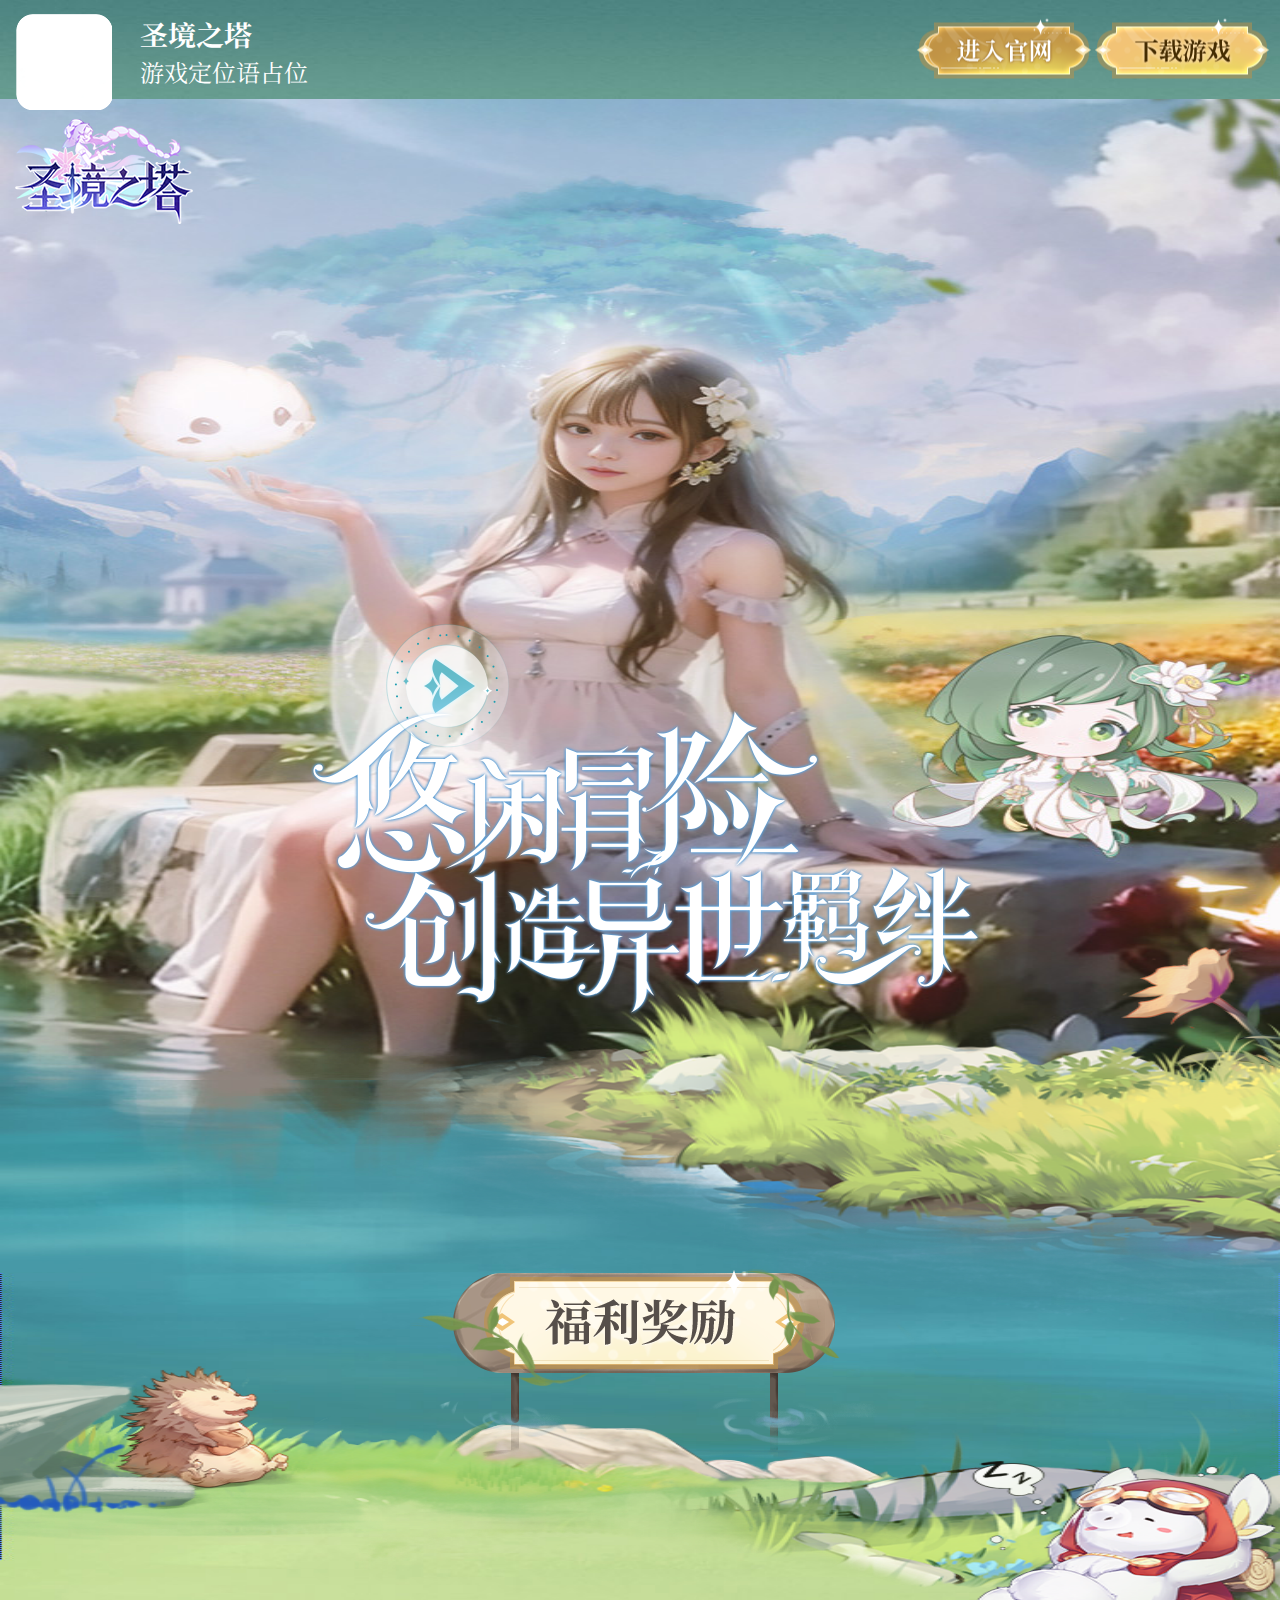
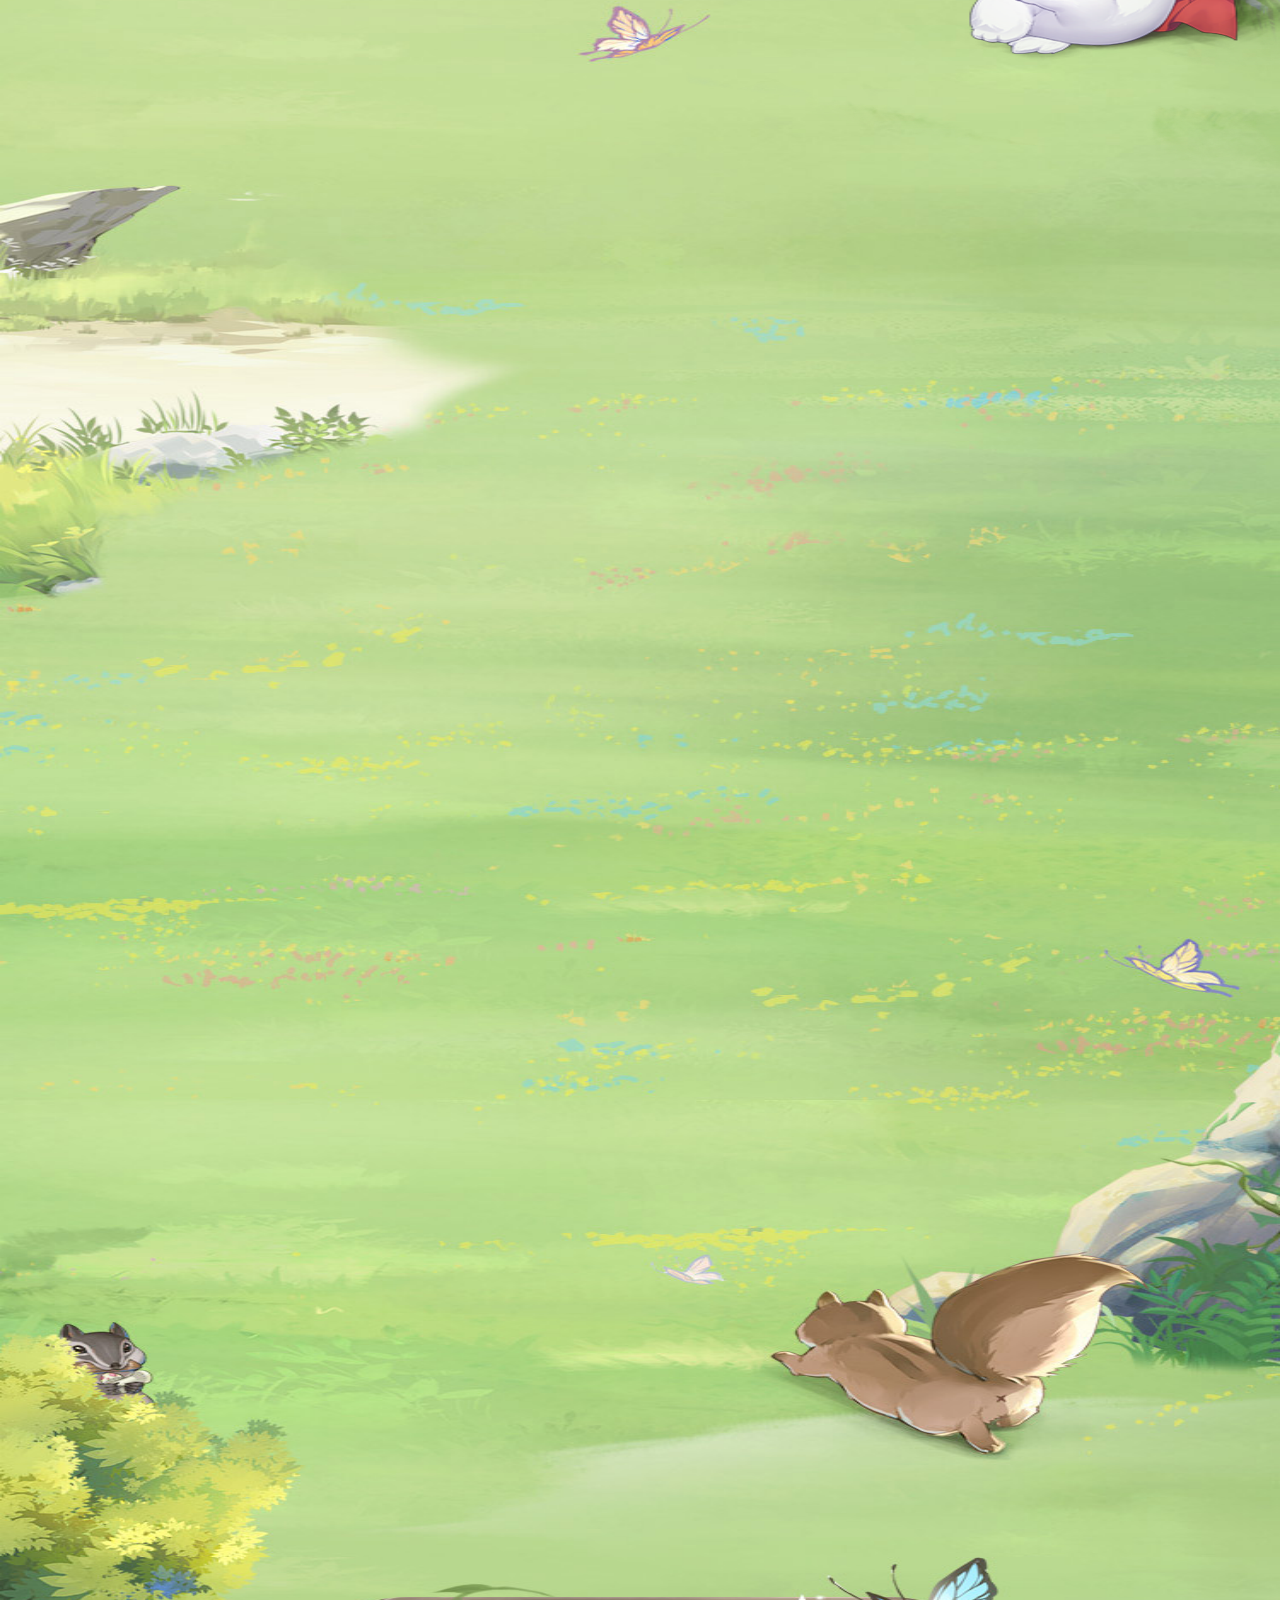
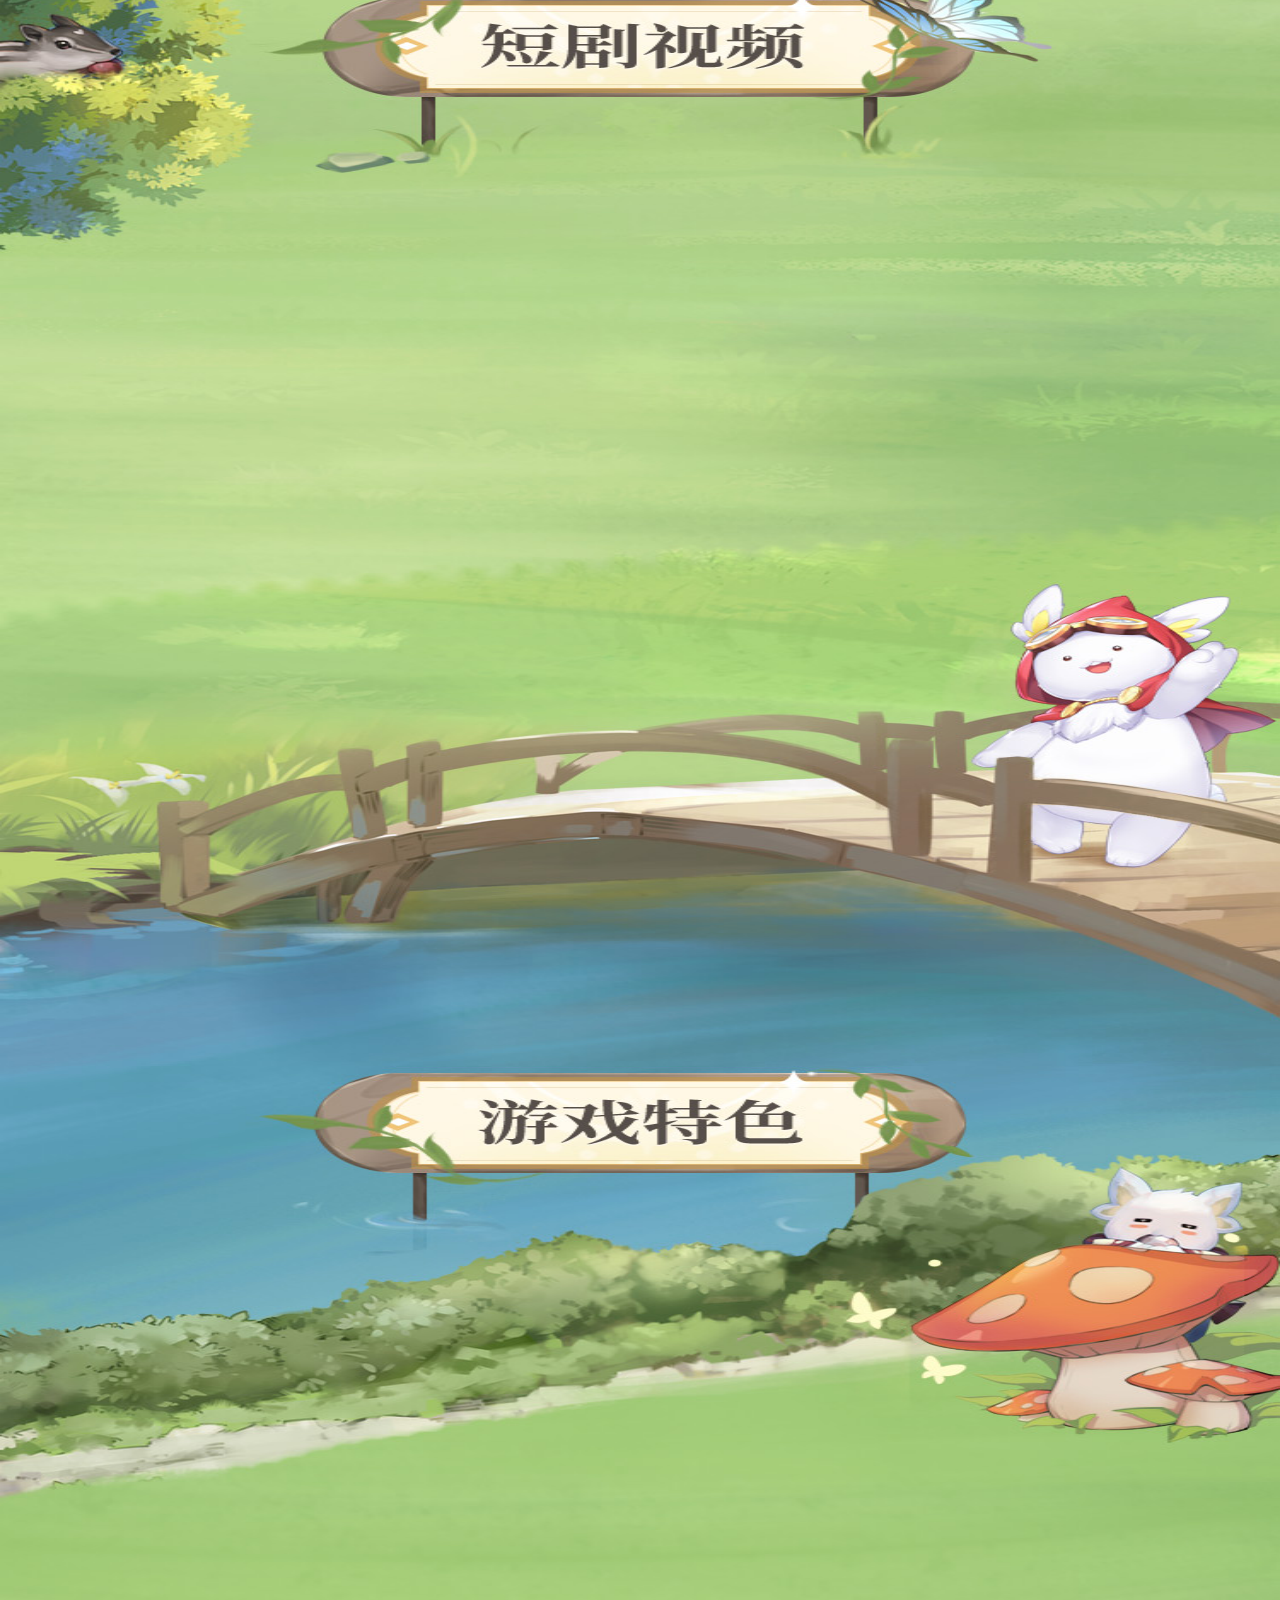
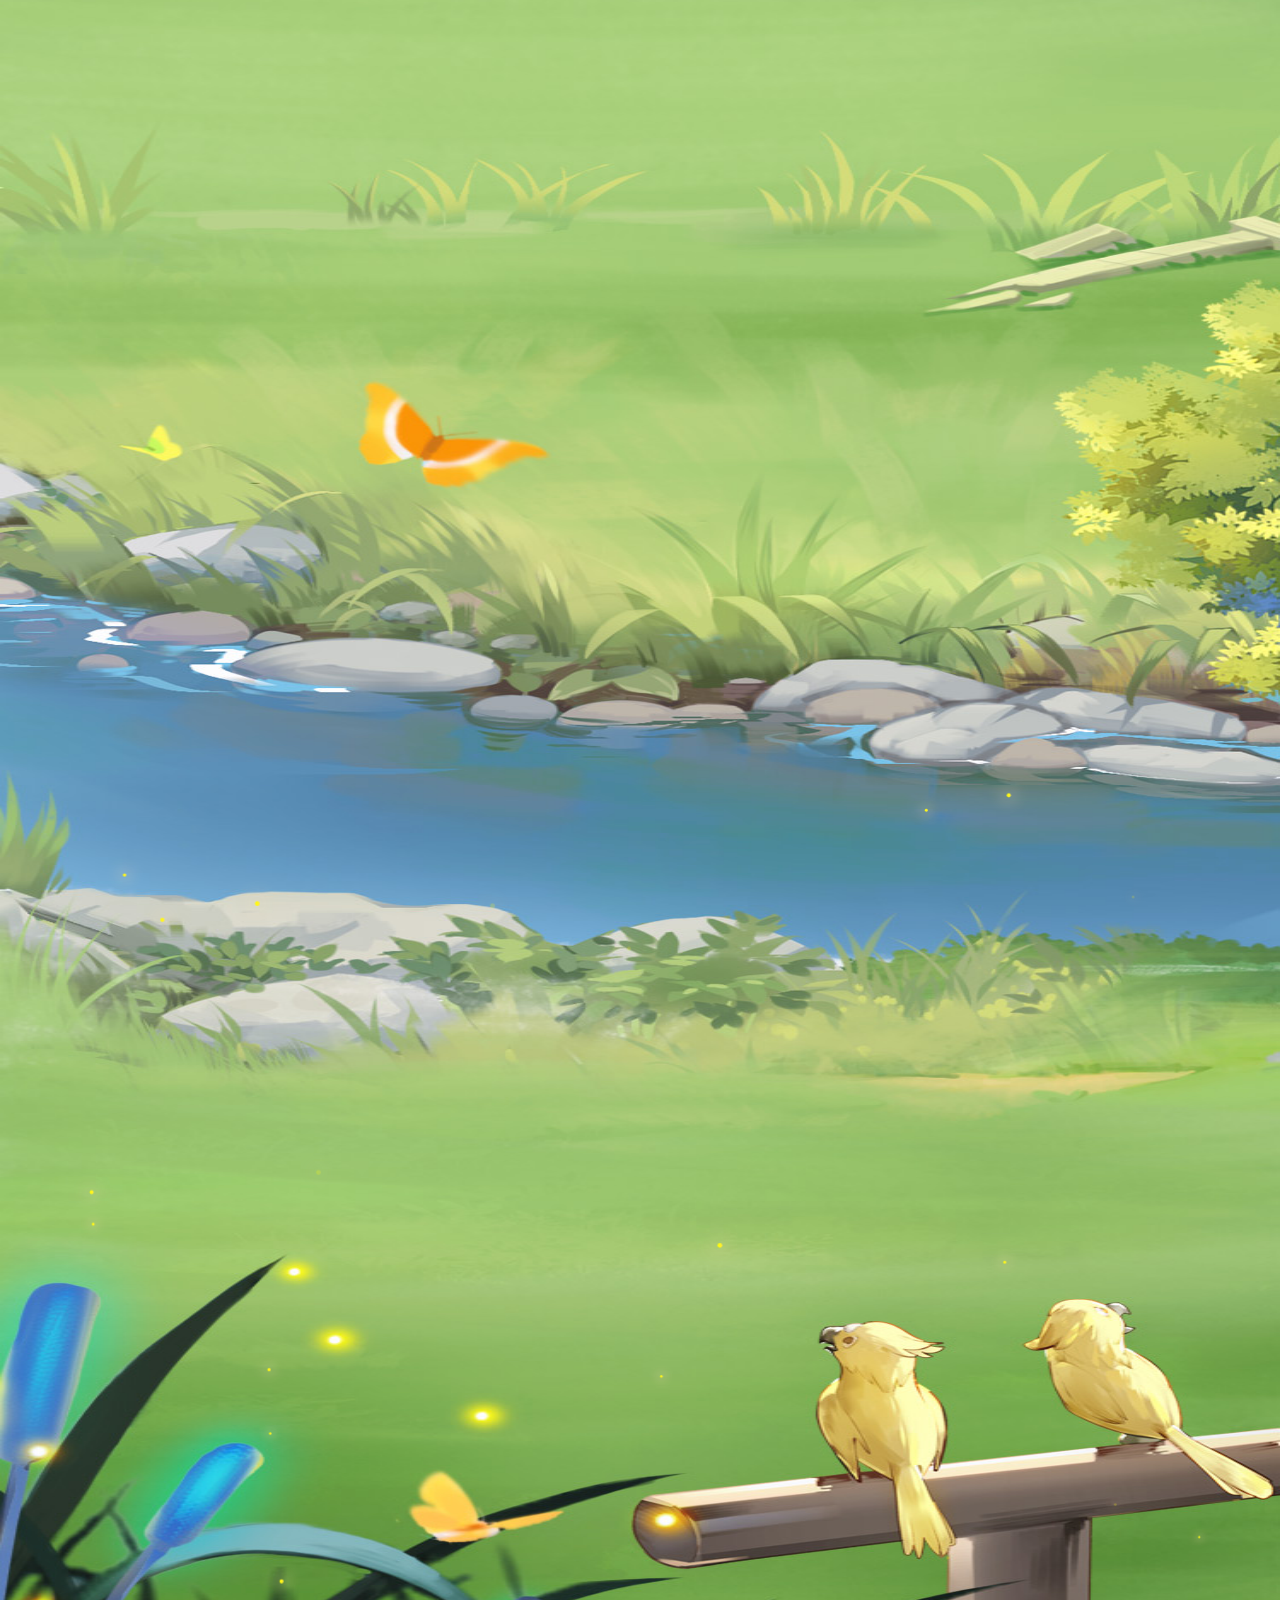
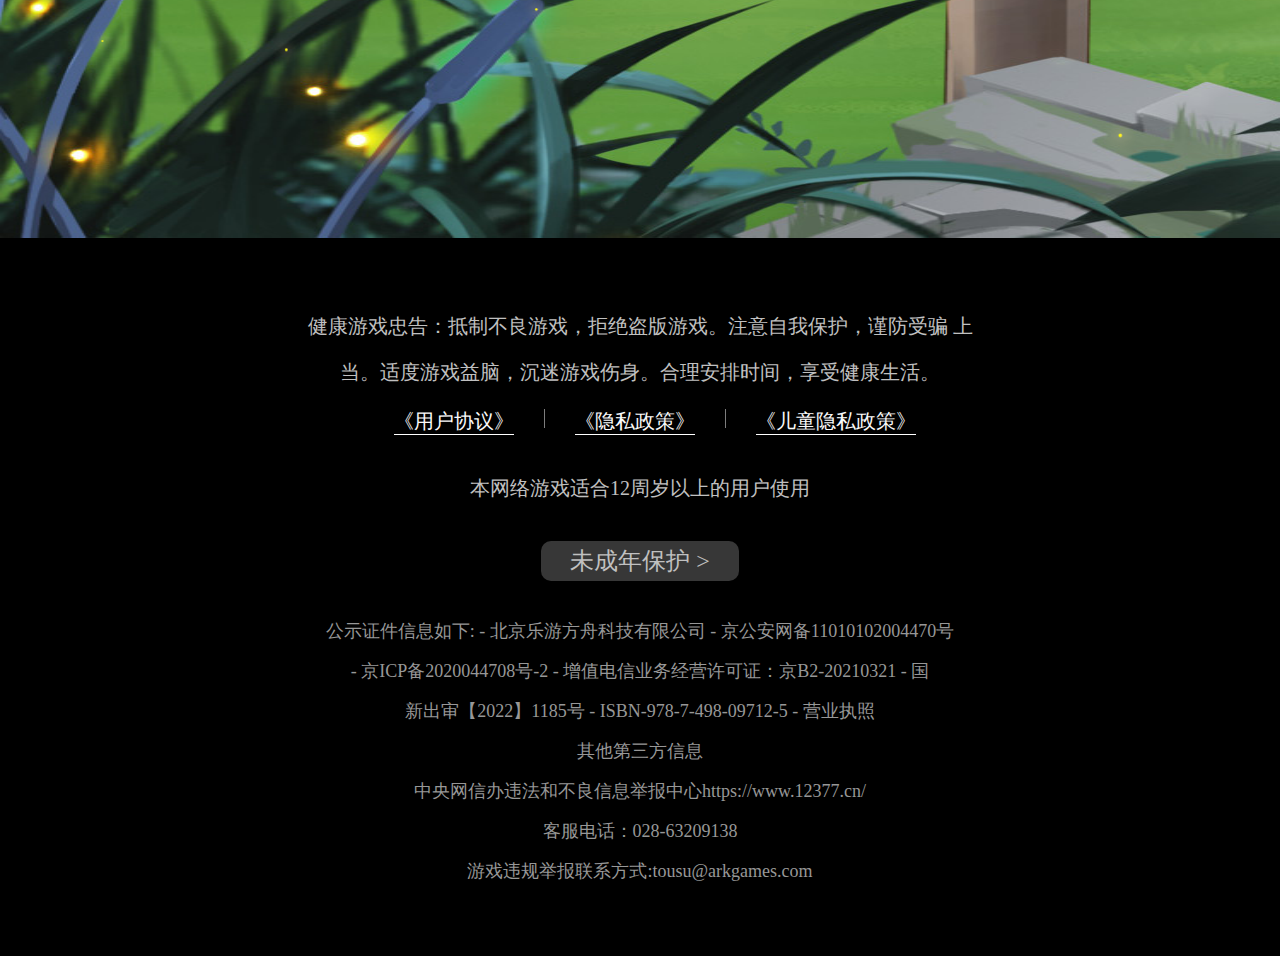
==== commit 14fd0e7c: "2" ====
--- a/index.html
+++ b/index.html
@@ -216,7 +216,7 @@
 
       <!--footer-->
       <div class="footer">
-        <div class="footer_container wow fadeInUp" >
+        <div class="footer_container" >
             <div class="footer_tip">
                 <P class="footer_tip_text">健康游戏忠告：抵制不良游戏，拒绝盗版游戏。注意自我保护，谨防受骗
                 上当。适度游戏益脑，沉迷游戏伤身。合理安排时间，享受健康生活。</P>
